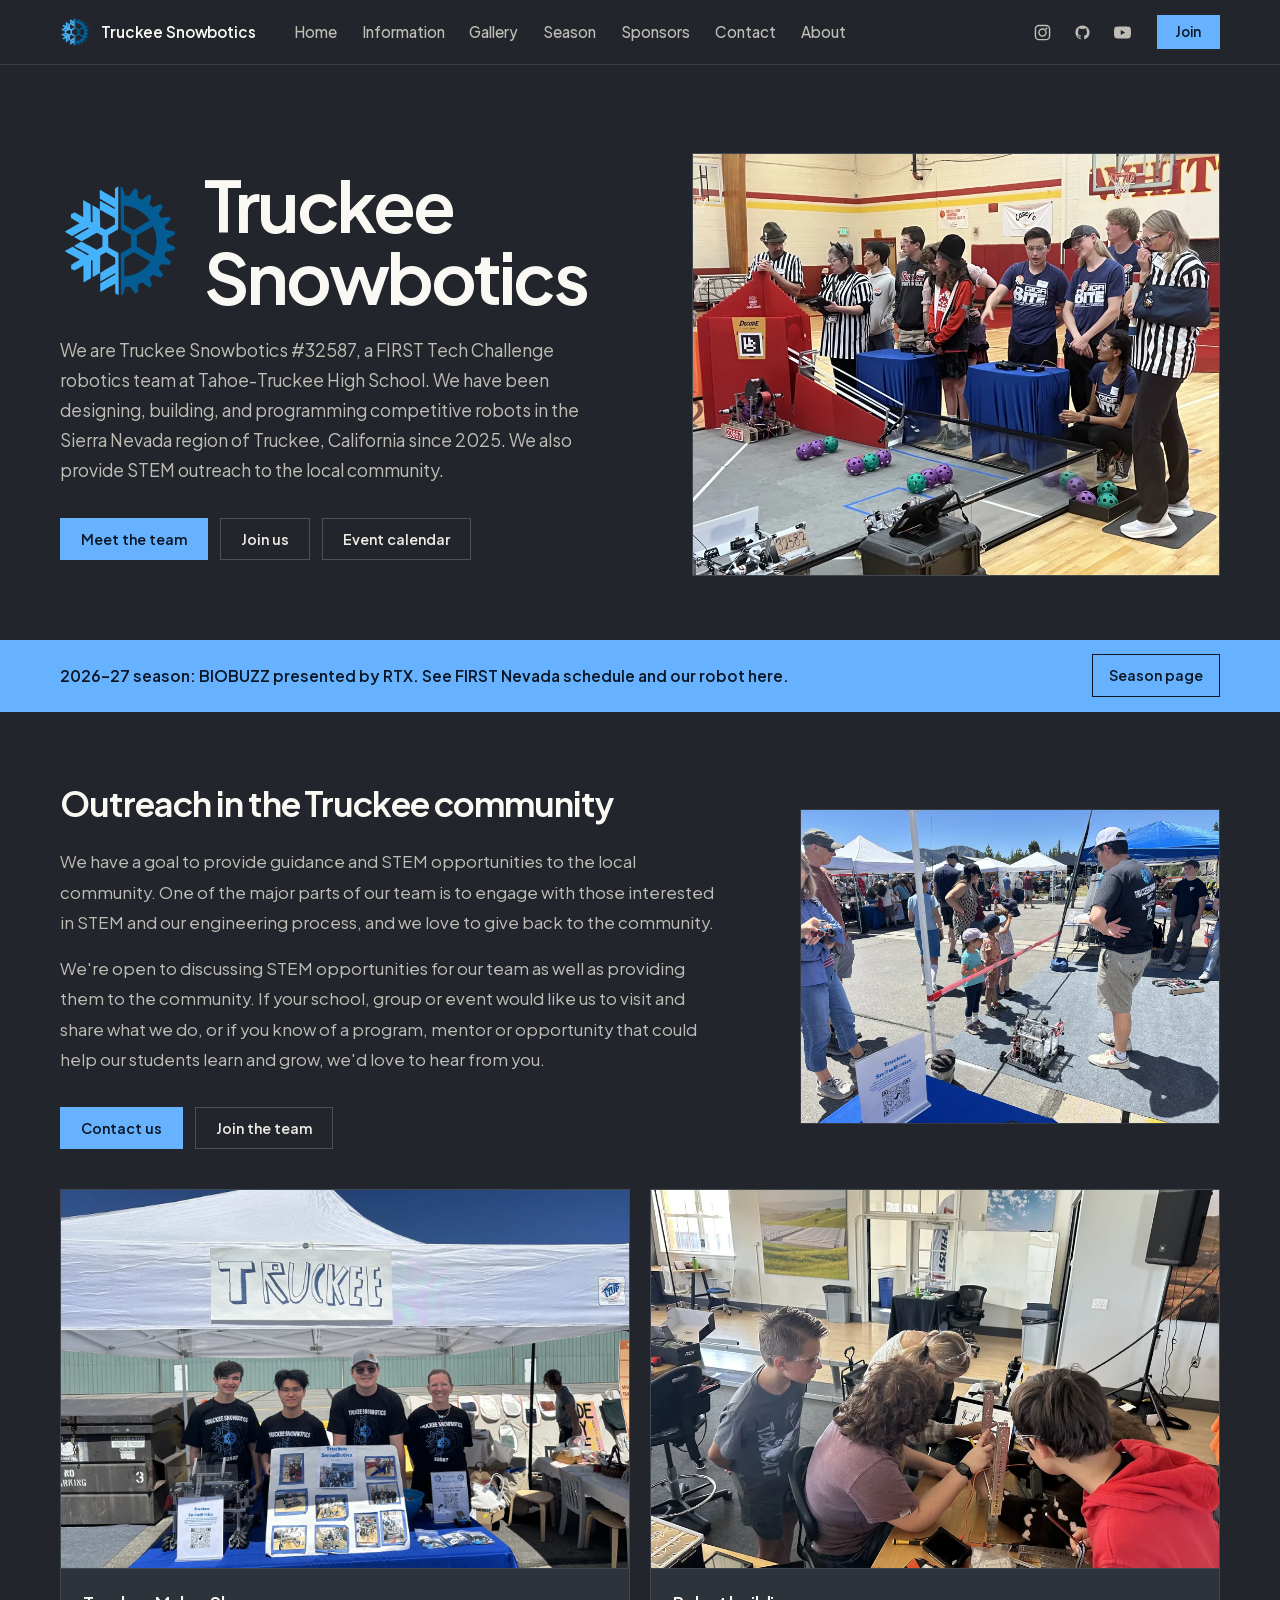
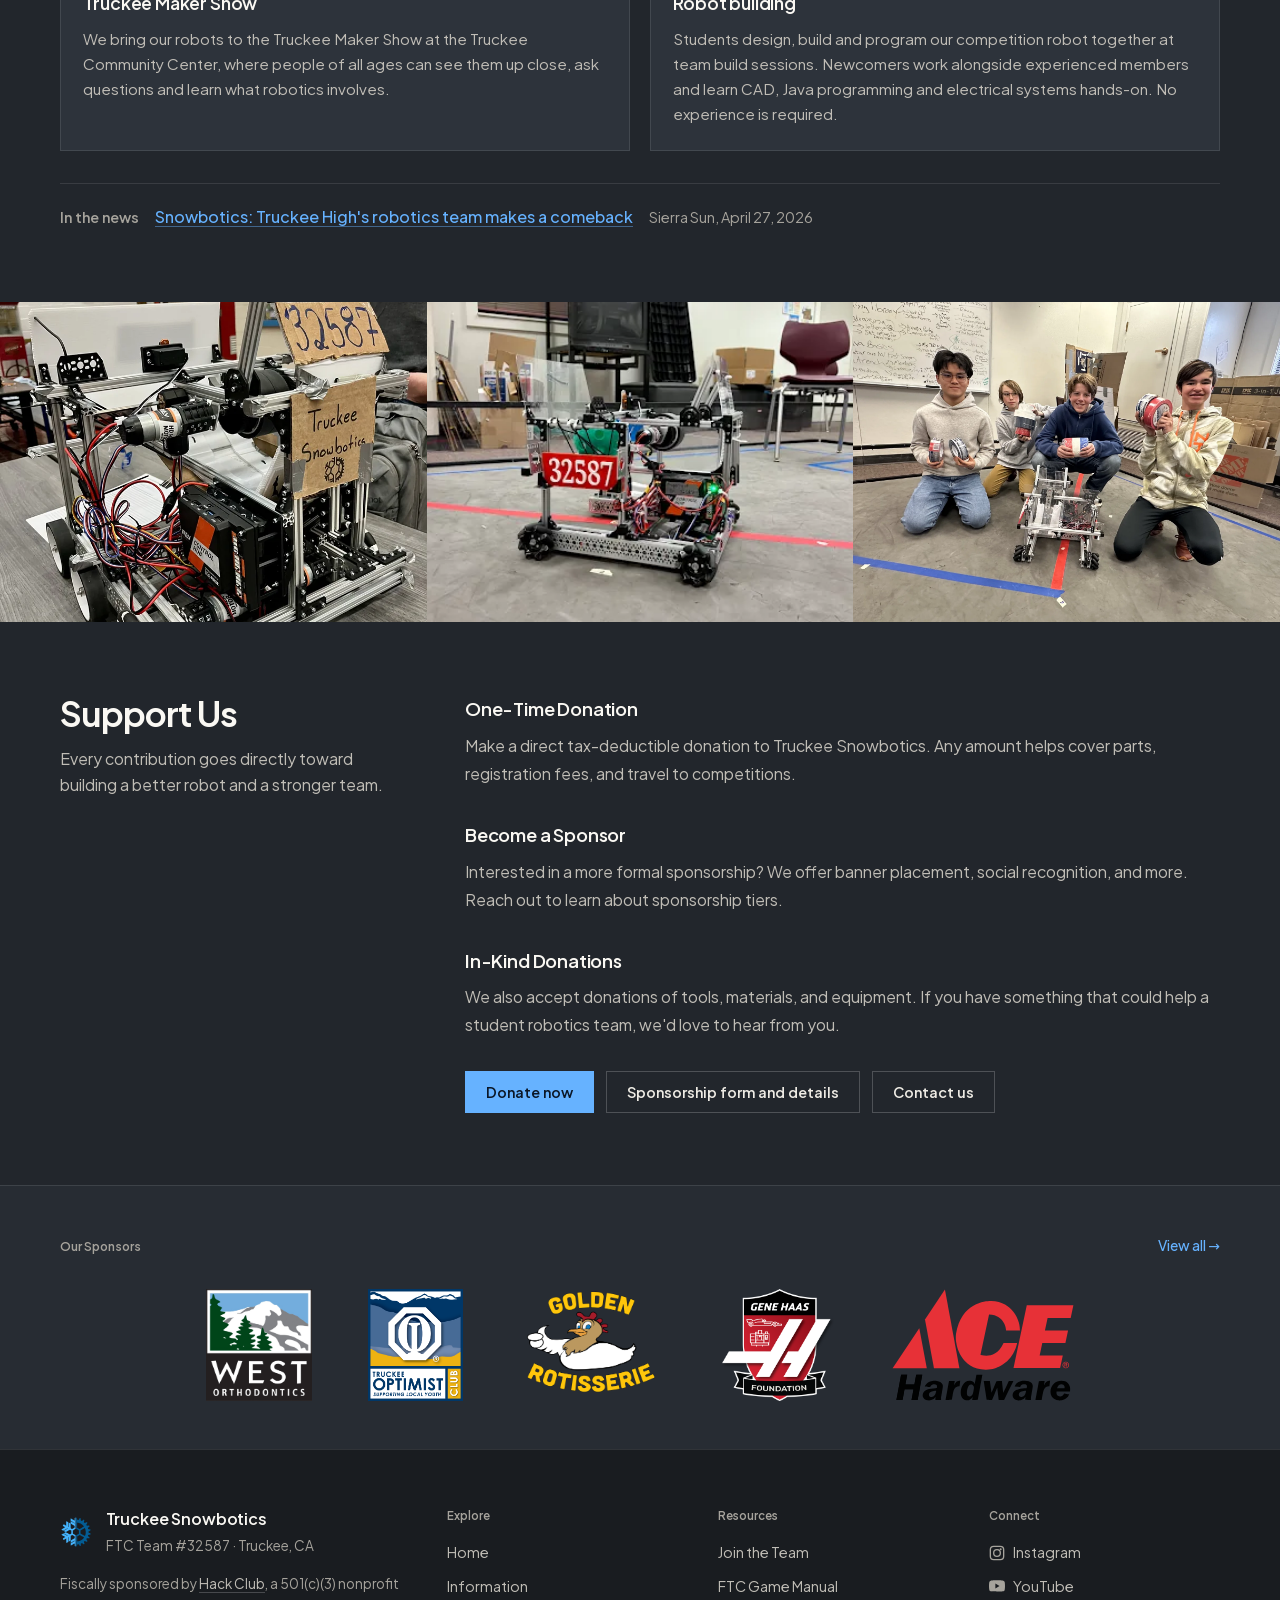
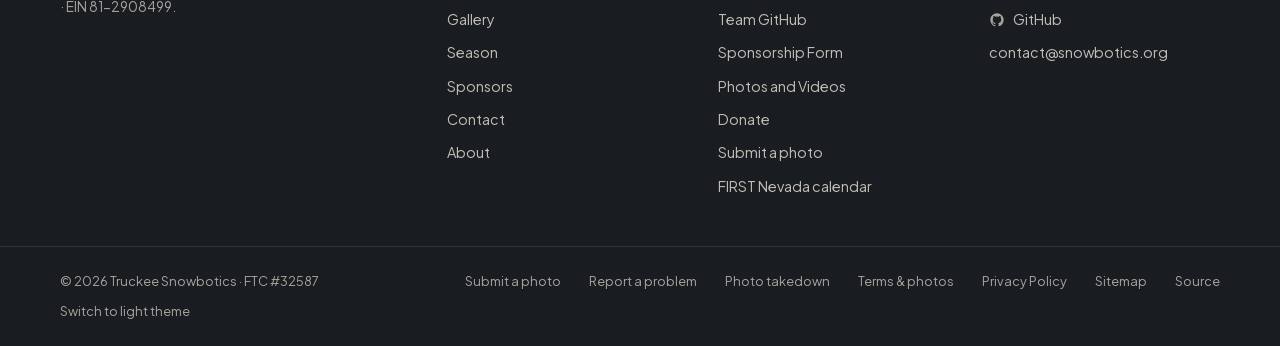
==== index.html @ e5912c26 "Recolor: blue, off-white and grey palette; blue primary buttons and banner Co-Authored-By: Claude So" ====
<!DOCTYPE html>
<html lang="en">
<head>
  <meta charset="UTF-8" />
  <meta name="viewport" content="width=device-width, initial-scale=1.0" />
  <meta name="author" content="Truckee Snowbotics" />
  <meta name="description" content="Truckee Snowbotics — FTC Team #32587. Student robotics team from Tahoe-Truckee High School, Truckee, CA." />
  <title>Truckee Snowbotics · FTC #32587</title>
  <!-- @meta -->
  <link rel="canonical" href="https://snowbotics.org/" />
  <!-- Open Graph -->
  <meta property="og:type" content="website" />
  <meta property="og:site_name" content="Truckee Snowbotics" />
  <meta property="og:url" content="https://snowbotics.org/" />
  <meta property="og:title" content="Truckee Snowbotics · FTC #32587" />
  <meta property="og:description" content="Truckee Snowbotics — FTC Team #32587. Student robotics team from Tahoe-Truckee High School, Truckee, CA." />
  <meta property="og:image" content="https://snowbotics.org/images/site/og-card.png" />
  <meta property="og:image:width" content="1200" />
  <meta property="og:image:height" content="630" />
  <meta property="og:image:type" content="image/png" />
  <meta property="og:image:alt" content="Truckee Snowbotics — FTC Team #32587" />
  <!-- Twitter Card -->
  <meta name="twitter:card" content="summary_large_image" />
  <meta name="twitter:title" content="Truckee Snowbotics · FTC #32587" />
  <meta name="twitter:description" content="Truckee Snowbotics — FTC Team #32587. Student robotics team from Tahoe-Truckee High School, Truckee, CA." />
  <meta name="twitter:image" content="https://snowbotics.org/images/site/og-card.png" />
  <!-- @endmeta -->
  <!-- @partial head-common -->
  <script>try{var q=new URLSearchParams(location.search).get("theme");if(q==="light"||q==="dark")localStorage.setItem("snowbotics-theme",q);var t=localStorage.getItem("snowbotics-theme");if(t!=="light"&&t!=="dark")t="dark";document.documentElement.dataset.theme=t;}catch(e){document.documentElement.dataset.theme="dark";}</script>
  <link rel="icon" type="image/svg+xml" href="/images/site/favicon.svg" />
  <link rel="shortcut icon" href="/favicon.ico" />
  <link rel="apple-touch-icon" sizes="180x180" href="/images/site/apple-touch-icon.png" />
  <meta name="theme-color" content="#22262c" />
  <link rel="manifest" href="/site.webmanifest" />
  <link rel="preload" href="/assets/fonts/plus-jakarta-sans.woff2" as="font" type="font/woff2" crossorigin />
  <link rel="stylesheet" href="/assets/css/main.css" />
  <!-- @endpartial head-common -->
  <!-- Structured Data -->
  <script type="application/ld+json">
  {
    "@context": "https://schema.org",
    "@type": "SportsOrganization",
    "name": "Truckee Snowbotics",
    "alternateName": "FTC Team #32587",
    "url": "https://snowbotics.org/",
    "logo": "https://snowbotics.org/images/site/logo.svg",
    "image": "https://snowbotics.org/images/site/og-card.png",
    "description": "Truckee Snowbotics is FTC Team #32587, a student-run FIRST Tech Challenge robotics team from Tahoe-Truckee High School in Truckee, California.",
    "email": "contact@snowbotics.org",
    "location": {
      "@type": "Place",
      "name": "Tahoe-Truckee High School",
      "address": {
        "@type": "PostalAddress",
        "addressLocality": "Truckee",
        "addressRegion": "CA",
        "addressCountry": "US"
      }
    },
    "sameAs": [
      "https://www.instagram.com/truckeesnowbotics/",
      "https://www.youtube.com/@TruckeeSnowbotics",
      "https://github.com/truckee-snowbotics"
    ],
    "foundingDate": "2025",
    "sport": "Robotics"
  }
  </script>
  <!-- Preload page data -->
  <link rel="preload" href="/assets/data/sponsors.json" as="fetch" crossorigin />
  <link rel="preload" href="/assets/data/links.json" as="fetch" crossorigin />
</head>
<body>
<a class="skip-link" href="#main-content">Skip to main content</a>

  <!-- ── HEADER ─────────────────────────────── -->
  <!-- @partial header -->
  <header class="site-header" id="top">
    <div class="header-inner">

      <a href="/" class="header-brand">
        <img src="/images/site/logo.svg" alt="" width="34" height="34" />
        <span>Truckee Snowbotics</span>
      </a>

      <nav class="nav" id="main-nav">
        <a href="/">Home</a>
        <a href="/information/">Information</a>
        <a href="/gallery/">Gallery</a>
        <a href="/season/">Season</a>
        <a href="/sponsors/">Sponsors</a>
        <a href="/contact/">Contact</a>
        <a href="/about/">About</a>
      </nav>

      <div class="header-actions">
        <a href="#" data-link-key="instagram" target="_blank" rel="noopener" class="btn-icon" aria-label="Instagram">
          <svg width="17" height="17" viewBox="0 0 24 24" fill="none" stroke="currentColor" stroke-width="2" stroke-linecap="round" stroke-linejoin="round" aria-hidden="true">
            <rect x="2" y="2" width="20" height="20" rx="5"/>
            <circle cx="12" cy="12" r="5"/>
            <circle cx="17.5" cy="6.5" r="1.5" fill="currentColor" stroke="none"/>
          </svg>
        </a>
        <a href="#" data-link-key="githubRepo" target="_blank" rel="noopener" class="btn-icon" aria-label="GitHub">
          <svg width="17" height="17" viewBox="0 0 24 24" fill="currentColor" aria-hidden="true">
            <path d="M12 2C6.477 2 2 6.477 2 12c0 4.42 2.865 8.166 6.839 9.489.5.092.682-.217.682-.482 0-.237-.008-.866-.013-1.7-2.782.603-3.369-1.342-3.369-1.342-.454-1.155-1.11-1.462-1.11-1.462-.908-.62.069-.608.069-.608 1.003.07 1.531 1.03 1.531 1.03.892 1.529 2.341 1.087 2.91.831.092-.646.35-1.086.636-1.336-2.22-.253-4.555-1.11-4.555-4.943 0-1.091.39-1.984 1.029-2.683-.103-.253-.446-1.27.098-2.647 0 0 .84-.269 2.75 1.025A9.578 9.578 0 0112 6.836a9.59 9.59 0 012.504.337c1.909-1.294 2.747-1.025 2.747-1.025.546 1.377.202 2.394.1 2.647.64.699 1.028 1.592 1.028 2.683 0 3.842-2.339 4.687-4.566 4.935.359.309.678.919.678 1.852 0 1.336-.012 2.415-.012 2.743 0 .267.18.578.688.48C19.138 20.163 22 16.418 22 12c0-5.523-4.477-10-10-10z"/>
          </svg>
        </a>
        <a href="#" data-link-key="youtube" target="_blank" rel="noopener" class="btn-icon" aria-label="YouTube">
          <svg width="17" height="17" viewBox="0 0 24 24" fill="currentColor" aria-hidden="true">
            <path d="M23.498 6.186a3.016 3.016 0 0 0-2.122-2.136C19.505 3.545 12 3.545 12 3.545s-7.505 0-9.377.505A3.017 3.017 0 0 0 .502 6.186C0 8.07 0 12 0 12s0 3.93.502 5.814a3.016 3.016 0 0 0 2.122 2.136c1.871.505 9.376.505 9.376.505s7.505 0 9.377-.505a3.015 3.015 0 0 0 2.122-2.136C24 15.93 24 12 24 12s0-3.93-.502-5.814zM9.545 15.568V8.432L15.818 12l-6.273 3.568z"/>
          </svg>
        </a>
        <a href="#" data-link-key="join" class="btn-primary">Join</a>
      </div>

      <button class="hamburger" id="hamburger" aria-label="Toggle menu" aria-expanded="false">
        <span></span><span></span><span></span>
      </button>

    </div>
  </header>

  <!-- Mobile nav drawer -->
  <div class="mobile-nav" id="mobile-nav" aria-hidden="true">
    <a href="/">Home</a>
    <a href="/information/">Information</a>
    <a href="/gallery/">Gallery</a>
    <a href="/season/">Season</a>
    <a href="/sponsors/">Sponsors</a>
    <a href="/contact/">Contact</a>
    <a href="/about/">About</a>
    <div class="mobile-nav-actions">
      <a href="#" data-link-key="instagram" target="_blank" rel="noopener">Instagram</a>
      <a href="#" data-link-key="github" target="_blank" rel="noopener">GitHub</a>
      <a href="#" data-link-key="youtube" target="_blank" rel="noopener">YouTube</a>
      <a href="#" data-link-key="join">Join</a>
    </div>
  </div>
  <!-- @endpartial header -->

  <main id="main-content" class="home">

    <!-- ── INTRO ──────────────────────────────── -->
    <section class="hero" id="about">
      <div class="hero-inner">

        <div class="hero-text">
          <div class="hero-brand">
            <img class="hero-logo" src="/images/site/logo.svg" alt="" width="120" height="120" />
            <h1 class="hero-title">Truckee Snowbotics</h1>
          </div>
          <p class="hero-body">
            We are Truckee Snowbotics #32587, a FIRST Tech Challenge robotics team at Tahoe-Truckee High School. We have been designing, building, and programming
            competitive robots in the Sierra Nevada region of Truckee, California since 2025. We also provide STEM outreach to the local community.
          </p>
          <div class="hero-cta">
            <a href="/about/" class="btn-primary">Meet the team</a>
            <a href="#" data-link-key="join" class="btn-outline">Join us</a>
            <!-- @seasoncta -->
            <a href="/season/#calendar" class="btn-outline">Event calendar</a>
            <!-- @endseasoncta -->
          </div>
        </div>

        <figure class="hero-photo">
          <!-- @heroPhoto -->
          <img src="/images/site/home.webp" alt="Truckee Snowbotics team at a competition" width="1080" height="810" fetchpriority="high" decoding="async" />
          <!-- @endheroPhoto -->
        </figure>

      </div>

    </section>

    <!-- ── SEASON BANNER ───────────────────────── -->
    <!-- @banner -->
    <div class="banner">
      <span class="banner-text">2026–27 season: BIOBUZZ presented by RTX. See FIRST Nevada schedule and our robot here.</span>
      <a class="banner-link" href="/season/">Season page</a>
    </div>
    <!-- @endbanner -->

    <!-- ── OUTREACH ───────────────────────────── -->
    <section class="section" id="outreach">
      <div class="section-inner">
        <div class="about-split">
          <div class="about-split__text">
            <div class="section-header">
              <h2>Outreach in the Truckee community</h2>
            </div>
            <p class="about-body">We have a goal to provide guidance and STEM opportunities to the local community. One of the major parts of our team is to engage with those interested in STEM and our engineering process, and we love to give back to the community.</p>
            <p class="about-body">We're open to discussing STEM opportunities for our team as well as providing them to the community. If your school, group or event would like us to visit and share what we do, or if you know of a program, mentor or opportunity that could help our students learn and grow, we'd love to hear from you.</p>
            <div class="btn-row">
              <a href="/contact/" class="btn-primary">Contact us</a>
              <a href="#" data-link-key="join" class="btn-outline" target="_blank" rel="noopener">Join the team</a>
            </div>
          </div>
          <div class="about-split__img">
            <img src="/images/gallery/03-2026-maker-show-2.webp" alt="Kids watching a Snowbotics robot demonstration at a community show" width="1600" height="1200" loading="lazy" decoding="async" />
          </div>
        </div>
        <div class="program-grid">
          <article class="program-card">
            <img src="/images/gallery/04-2026-maker-show.webp" alt="The Snowbotics team at their booth at the Truckee Maker Show" width="1600" height="1200" loading="lazy" decoding="async" />
            <div class="program-card-body">
              <h3 class="program-card-title">Truckee Maker Show</h3>
              <p class="program-card-text">We bring our robots to the Truckee Maker Show at the Truckee Community Center, where people of all ages can see them up close, ask questions and learn what robotics involves.</p>
            </div>
          </article>
          <article class="program-card">
            <img src="/images/gallery/09-2025-development.webp" alt="Students and mentors working on a robot together at a build session" width="1080" height="810" loading="lazy" decoding="async" />
            <div class="program-card-body">
              <h3 class="program-card-title">Robot building</h3>
              <p class="program-card-text">Students design, build and program our competition robot together at team build sessions. Newcomers work alongside experienced members and learn CAD, Java programming and electrical systems hands-on. No experience is required.</p>
            </div>
          </article>
        </div>
        <p class="outreach-press">
          <span class="outreach-press-label">In the news</span>
          <a data-link-key="sierra-sun-article" href="#" target="_blank" rel="noopener">Snowbotics: Truckee High's robotics team makes a comeback</a>
          <span class="outreach-press-meta">Sierra Sun, April 27, 2026</span>
        </p>
      </div>
    </section>

    <!-- ── PHOTO STRIP ─────────────────────────── -->
    <div class="photo-strip">
      <img src="/images/gallery/07-2025-robot-prototype.webp" alt="A student working on a robot prototype at a workbench" width="1080" height="810" loading="lazy" decoding="async" />
      <img src="/images/gallery/08-2025-robot.webp" alt="The Snowbotics competition robot, number 32587" width="1080" height="810" loading="lazy" decoding="async" />
      <img src="/images/gallery/12-2026-team-2.webp" alt="Team members with a robot at a build session" width="1080" height="810" loading="lazy" decoding="async" />
    </div>

    <!-- ── DONATE ────────────────────────────── -->
    <section class="section section--split" id="donate">
      <div class="section-inner">
        <div class="section-header">
          <h2>Support Us</h2>
          <p>Every contribution goes directly toward building a better robot and a stronger team.</p>
        </div>
        <div class="info-text">
          <div class="info-item">
            <h3 class="info-item-title">One-Time Donation</h3>
            <p>Make a direct tax-deductible donation to Truckee Snowbotics. Any amount helps cover parts, registration fees, and travel to competitions.</p>
          </div>
          <div class="info-item">
            <h3 class="info-item-title">Become a Sponsor</h3>
            <p>Interested in a more formal sponsorship? We offer banner placement, social recognition, and more. Reach out to learn about sponsorship tiers.</p>
          </div>
          <div class="info-item">
            <h3 class="info-item-title">In-Kind Donations</h3>
            <p>We also accept donations of tools, materials, and equipment. If you have something that could help a student robotics team, we'd love to hear from you.</p>
          </div>
        </div>
        <div class="btn-row">
          <a data-link-key="donate" href="#" class="btn-primary" target="_blank" rel="noopener">Donate now</a>
          <a href="#" data-link-key="sponsorshipForm" class="btn-outline" target="_blank" rel="noopener">Sponsorship form and details</a>
          <a href="/contact/" class="btn-outline">Contact us</a>
        </div>
      </div>
    </section>

  </main>

  <!-- ── SPONSOR BAR ───────────────────────────── -->
  <div class="sponsor-bar">
    <span class="sponsor-bar-label">Our Sponsors</span>
    <div class="sponsor-bar-logos" id="sponsor-bar-logos"></div>
    <a href="/sponsors/" class="sponsor-bar-link">View all →</a>
  </div>

  <!-- ── FOOTER ────────────────────────────────── -->
  <!-- @partial footer -->
  <footer class="site-footer">
    <div class="footer-inner">

      <div class="footer-brand">
        <div class="footer-brand-head">
          <img src="/images/site/logo.svg" alt="" width="32" height="32" />
          <div>
            <span class="footer-name">Truckee Snowbotics</span>
            <span class="footer-sub">FTC Team #32587 · Truckee, CA</span>
          </div>
        </div>
        <p class="footer-blurb">
          Fiscally sponsored by <a href="https://hackclub.com/hcb/" target="_blank" rel="noopener">Hack Club</a>,
          a 501(c)(3) nonprofit · EIN 81-2908499.
        </p>
      </div>

      <div class="footer-col">
        <h2>Explore</h2>
        <nav class="footer-nav" aria-label="Footer">
          <a href="/">Home</a>
          <a href="/information/">Information</a>
          <a href="/gallery/">Gallery</a>
          <a href="/season/">Season</a>
          <a href="/sponsors/">Sponsors</a>
          <a href="/contact/">Contact</a>
          <a href="/about/">About</a>
        </nav>
      </div>

      <div class="footer-col">
        <h2>Resources</h2>
        <!-- Replaced at runtime with every "listed" entry in links.json; the
             links below are the fallback for visitors without JavaScript. -->
        <div class="footer-list" id="footer-links-list">
          <a href="#" data-link-key="join" target="_blank" rel="noopener">Join the Team</a>
          <a href="#" data-link-key="ftc-manual" target="_blank" rel="noopener">FTC Game Manual</a>
          <a href="#" data-link-key="sponsorshipForm" target="_blank" rel="noopener">Sponsorship Form</a>
          <a href="#" data-link-key="donate" target="_blank" rel="noopener">Donate</a>
        </div>
      </div>

      <div class="footer-col">
        <h2>Connect</h2>
        <nav aria-label="Social links">
          <a data-link-key="instagram" href="#" target="_blank" rel="noopener">
            <svg width="16" height="16" viewBox="0 0 24 24" fill="none" stroke="currentColor" stroke-width="2" stroke-linecap="round" stroke-linejoin="round" aria-hidden="true">
              <rect x="2" y="2" width="20" height="20" rx="5"/>
              <circle cx="12" cy="12" r="5"/>
              <circle cx="17.5" cy="6.5" r="1.5" fill="currentColor" stroke="none"/>
            </svg>
            Instagram
          </a>
          <a href="#" data-link-key="youtube" target="_blank" rel="noopener">
            <svg width="16" height="16" viewBox="0 0 24 24" fill="currentColor" aria-hidden="true">
              <path d="M23.498 6.186a3.016 3.016 0 0 0-2.122-2.136C19.505 3.545 12 3.545 12 3.545s-7.505 0-9.377.505A3.017 3.017 0 0 0 .502 6.186C0 8.07 0 12 0 12s0 3.93.502 5.814a3.016 3.016 0 0 0 2.122 2.136c1.871.505 9.376.505 9.376.505s7.505 0 9.377-.505a3.015 3.015 0 0 0 2.122-2.136C24 15.93 24 12 24 12s0-3.93-.502-5.814zM9.545 15.568V8.432L15.818 12l-6.273 3.568z"/>
            </svg>
            YouTube
          </a>
          <a data-link-key="github" href="#" target="_blank" rel="noopener">
            <svg width="16" height="16" viewBox="0 0 24 24" fill="currentColor" aria-hidden="true">
              <path d="M12 2C6.477 2 2 6.477 2 12c0 4.42 2.865 8.166 6.839 9.489.5.092.682-.217.682-.482 0-.237-.008-.866-.013-1.7-2.782.603-3.369-1.342-3.369-1.342-.454-1.155-1.11-1.462-1.11-1.462-.908-.62.069-.608.069-.608 1.003.07 1.531 1.03 1.531 1.03.892 1.529 2.341 1.087 2.91.831.092-.646.35-1.086.636-1.336-2.22-.253-4.555-1.11-4.555-4.943 0-1.091.39-1.984 1.029-2.683-.103-.253-.446-1.27.098-2.647 0 0 .84-.269 2.75 1.025A9.578 9.578 0 0112 6.836a9.59 9.59 0 012.504.337c1.909-1.294 2.747-1.025 2.747-1.025.546 1.377.202 2.394.1 2.647.64.699 1.028 1.592 1.028 2.683 0 3.842-2.339 4.687-4.566 4.935.359.309.678.919.678 1.852 0 1.336-.012 2.415-.012 2.743 0 .267.18.578.688.48C19.138 20.163 22 16.418 22 12c0-5.523-4.477-10-10-10z"/>
            </svg>
            GitHub
          </a>
          <a data-link-key="email" href="#">contact@snowbotics.org</a>
        </nav>
      </div>

    </div>
    <div class="footer-bottom">
      <span>© 2026 Truckee Snowbotics · FTC #32587</span>
      <a data-link-key="submitPhoto" href="#" target="_blank" rel="noopener">Submit a photo</a>
      <a data-link-key="reportProblem" href="#" target="_blank" rel="noopener">Report a problem</a>
      <a data-link-key="takedown" href="#">Photo takedown</a>
      <a href="/terms/">Terms &amp; photos</a>
      <a href="/privacy/">Privacy Policy</a>
      <a href="/sitemap.xml">Sitemap</a>
      <a data-link-key="githubRepo" href="#" target="_blank" rel="noopener">Source</a>
      <button type="button" class="theme-toggle theme-toggle-text" aria-label="Switch to light theme">Switch to light theme</button>
    </div>
  </footer>
  <!-- @endpartial footer -->

  <!-- @partial scripts -->
  <script src="/assets/js/main.js" defer></script>
  <!-- @endpartial scripts -->
</body>
</html>
---- assets/css/main.css ----
/* main.css — Truckee Snowbotics */

/* ── Font ───────────────────────────────────── */
/* Plus Jakarta Sans (SIL Open Font License, assets/fonts/PlusJakartaSans-OFL.txt), hosted here so visitors never contact Google Fonts. */
@font-face {
  font-family: 'Plus Jakarta Sans'; font-style: normal; font-weight: 400 700; font-display: swap;
  src: url(/assets/fonts/plus-jakarta-sans.woff2) format('woff2');
  unicode-range: U+0000-00FF, U+0131, U+0152-0153, U+02BB-02BC, U+02C6, U+02DA, U+02DC, U+0304, U+0308, U+0329, U+2000-206F, U+20AC, U+2122, U+2191, U+2193, U+2212, U+2215, U+FEFF, U+FFFD;
}

/* ── Tokens ─────────────────────────────────── */
:root {
  --bg:          #22262c;
  --bg-alt:      #272c33;
  --surface:     #2d333b;
  --surface-2:   #373e47;
  --bg-card:     var(--surface);

  --text:        #eeebe4;
  --text-mid:    #c0bdb6;
  --text-dim:    #a6a39c;
  --heading:     #faf8f3;

  --accent:      #66b2ff;
  --accent-fill: #66b2ff;
  --accent-soft: rgba(102,178,255,.14);
  --accent-line: rgba(102,178,255,.45);

  --border:      rgba(255,255,255,.1);
  --border-h:    rgba(255,255,255,.2);

  /* extra tokens that differ between themes */
  --footer-bg:   #191c20;
  --scroll:      #454c56;
  --hover-line:  rgba(255,255,255,.32);
  --chip-bg:     rgba(34,38,44,.92);
  --soft-fill:   rgba(255,255,255,.05);
  --shadow:      0 8px 24px rgba(0,0,0,.4);
  --btn-hover:   #8cc4ff;
  --on-accent:   #0b1727;
  --err-bg:      rgba(239,68,68,.1);  --err-fg:  #fca5a5;  --err-line: rgba(239,68,68,.35);
  --ok-bg:       rgba(16,185,129,.1); --ok-fg:   #6ee7b7;  --ok-line:  rgba(16,185,129,.35);
  color-scheme: dark;

  --sponsor-logo-h: 150px; /* logo height on the sponsors page */
  --sponsor-bar-h:  112px;  /* logo height in the sponsor bar */

  --font:        'Plus Jakarta Sans', system-ui, -apple-system, 'Segoe UI', sans-serif;
  --mono:        var(--font); /* labels use the same font */
  --max:         1160px;
  --max-narrow:  720px;
  --max-outer:   calc(var(--max) + 2 * var(--gutter)); /* for containers that pad themselves */
  --gutter:      clamp(1.25rem, 4vw, 2rem);
  --header-h:    64px;
  --r:           0;
  --r-sm:        0;
}


/* ── Light theme (set by data-theme="light" on <html>; see the head script and the header toggle) ── */
:root[data-theme="light"] {
  --bg:          #f3f0e9;
  --bg-alt:      #eae6dc;
  --surface:     #faf8f3;
  --surface-2:   #e4e0d5;

  --text:        #23272d;
  --text-mid:    #464b53;
  --text-dim:    #5a6069;
  --heading:     #14181d;

  --accent:      #1c5fb8;
  --accent-fill: #1c5fb8;
  --accent-soft: rgba(28,95,184,.1);
  --accent-line: rgba(28,95,184,.42);

  --border:      rgba(17,20,24,.14);
  --border-h:    rgba(17,20,24,.26);

  --footer-bg:   #dcd8cc;
  --scroll:      #bcb8ac;
  --hover-line:  rgba(17,20,24,.42);
  --chip-bg:     rgba(250,248,243,.94);
  --soft-fill:   rgba(17,20,24,.06);
  --shadow:      0 8px 24px rgba(17,20,24,.2);
  --btn-hover:   #164a91;
  --on-accent:   #ffffff;
  --err-bg:      rgba(220,38,38,.08);  --err-fg:  #b42318;  --err-line: rgba(220,38,38,.35);
  --ok-bg:       rgba(5,150,105,.08);  --ok-fg:   #067647;  --ok-line:  rgba(5,150,105,.35);
  color-scheme: light;
}
/* The photo viewer stays dark in both themes (it sits on a dark overlay) */
.gallery-modal {
  --text: #e9e7e3; --text-mid: #b4b2ad; --heading: #f7f5f1; --surface-2: #282b2f;
  --border-h: rgba(255,255,255,.2); --chip-bg: rgba(19,20,22,.92);
}
:root[data-theme="light"] .sponsor-tier-badge--platinum { color: #4a5668; border-color: rgba(74,86,104,.45); }
:root[data-theme="light"] .sponsor-tier-badge--gold     { color: #8a6410; border-color: rgba(138,100,16,.45); }
:root[data-theme="light"] .sponsor-tier-badge--silver   { color: #5d6877; border-color: rgba(93,104,119,.45); }
:root[data-theme="light"] .sponsor-tier-badge--bronze   { color: #8f5a2c; border-color: rgba(143,90,44,.45); }

/* ── Reset ──────────────────────────────────── */
*, *::before, *::after { box-sizing: border-box; margin: 0; padding: 0; }
html { scroll-padding-top: calc(var(--header-h) + 1rem); -webkit-font-smoothing: antialiased; text-rendering: optimizeLegibility; }
body { background: var(--bg); color: var(--text); font-family: var(--font); font-size: 16px; line-height: 1.65; overflow-x: hidden; }
a { color: inherit; text-decoration: none; }
img, svg { display: block; max-width: 100%; }
ul { list-style: none; }
::selection { background: var(--accent-fill); color: var(--bg); }
:focus-visible { outline: 2px solid var(--accent); outline-offset: 3px; border-radius: 0; }
::-webkit-scrollbar { width: 10px; }
::-webkit-scrollbar-track { background: var(--bg); }
::-webkit-scrollbar-thumb { background: var(--scroll); border: 2px solid var(--bg); }

/* ── Type helpers ────────────────────────────── */
.hero-badge {
  display: inline-block;
  font-family: var(--mono); font-size: .75rem; font-weight: 600;
 
  color: var(--accent);
}

/* ── Buttons ─────────────────────────────────── */
.btn-primary, .btn-outline {
  display: inline-flex; align-items: center; justify-content: center; gap: .4rem;
  font-family: inherit; font-size: .9rem; font-weight: 600; line-height: 1;
  padding: .8rem 1.25rem; border-radius: var(--r-sm);
  white-space: nowrap; cursor: pointer;

}
.btn-primary {
  background: var(--accent-fill); color: var(--on-accent); border: 1px solid var(--accent-fill);
}
.btn-primary:hover { background: var(--btn-hover); border-color: var(--btn-hover); }
.btn-outline {
  background: transparent; color: var(--text); border: 1px solid var(--border-h);
}
.btn-outline:hover { background: var(--surface-2); border-color: var(--hover-line); }
.btn-icon {
  display: inline-flex; align-items: center; justify-content: center;
  width: 36px; height: 36px; border-radius: var(--r-sm);
  color: var(--text-mid);

}
.btn-icon:hover { color: var(--text); background: var(--surface-2); }

/* ── Header ─────────────────────────────────── */
.site-header {
  position: sticky; top: 0; z-index: 200;
  background: var(--bg);
  border-bottom: 1px solid var(--border);
}
.header-inner {
  max-width: var(--max-outer); margin: 0 auto;
  padding: 0 var(--gutter);
  height: var(--header-h);
  display: flex; align-items: center; gap: 1.75rem;
}
.header-brand {
  display: flex; align-items: center; gap: .7rem;
  font-size: .95rem; font-weight: 600; color: var(--heading);
  letter-spacing: -.01em; flex-shrink: 0;
}
.header-brand img { flex-shrink: 0; width: 30px; height: 30px; }

.nav { display: flex; gap: .25rem; margin-right: auto; align-self: stretch; }
.nav a {
  position: relative;
  display: flex; align-items: center;
  padding: 0 .65rem;
  font-size: .95rem; font-weight: 500; color: var(--text-mid);
  white-space: nowrap;
}
.nav a:hover { color: var(--heading); }
.nav a.active { color: var(--heading); }
.nav a.active::after {
  content: ''; position: absolute; left: .75rem; right: .75rem; bottom: -1px;
  height: 2px; background: var(--accent);
}

.header-actions { display: flex; align-items: center; gap: .25rem; }
.header-actions .btn-primary { padding: .6rem 1.1rem; font-size: .85rem; margin-left: .75rem; }

.hamburger {
  display: none; flex-direction: column; justify-content: center;
  gap: 5px; width: 40px; height: 40px;
  background: none; border: 1px solid var(--border-h);
  border-radius: var(--r-sm); cursor: pointer; padding: 11px;
}
.hamburger span {
  display: block; height: 2px; background: var(--text-mid);
  border-radius: 0;
}
.hamburger.open span:nth-child(1) { transform: rotate(45deg) translate(5px, 5px); }
.hamburger.open span:nth-child(2) { opacity: 0; }
.hamburger.open span:nth-child(3) { transform: rotate(-45deg) translate(5px, -5px); }

/* ── Mobile nav ─────────────────────────────── */
.mobile-nav {
  display: none;
  position: fixed; top: var(--header-h); left: 0; right: 0; z-index: 190;
  background: var(--bg);
  border-bottom: 1px solid var(--border);
  padding: .75rem var(--gutter) 1.5rem;
  flex-direction: column;
}
.mobile-nav.open { display: flex; }
.mobile-nav a {
  font-size: 1rem; font-weight: 500; color: var(--text-mid);
  padding: .8rem 0;
  border-bottom: 1px solid var(--border);

}
.mobile-nav a:hover { color: var(--heading); }
.mobile-nav-actions {
  display: flex; flex-wrap: wrap; gap: .5rem 1.25rem;
  padding-top: 1.25rem;
}
.mobile-nav-actions a { border: none; font-size: .875rem; color: var(--text-dim); padding: 0; }
.mobile-nav-actions a[data-link-key="join"] { color: var(--accent); font-weight: 600; }

@media (max-width: 1100px) {
  .nav { display: none; }
  .hamburger { display: flex; }
  .header-inner { gap: 1rem; }
  .header-brand { margin-right: auto; }
}
@media (max-width: 520px) {
  .header-actions .btn-icon { display: none; }
}

/* ── Hero ────────────────────────────────────── */
.hero {
  padding: clamp(3rem, 7vw, 5.5rem) var(--gutter) clamp(2.5rem, 5vw, 4rem);
}
.hero-inner {
  max-width: var(--max); margin: 0 auto;
  display: grid; grid-template-columns: minmax(0, 1.05fr) minmax(0, 1fr);
  gap: clamp(2rem, 6vw, 5rem); align-items: center;
}
.hero-badge { margin-bottom: 1.25rem; }
.hero-brand { display: flex; align-items: center; gap: 1.5rem; margin-bottom: 1.5rem; }
.hero-brand .hero-title { margin-bottom: 0; }
.hero-logo { width: 120px; height: 120px; flex-shrink: 0; }
.hero-title {
  font-size: clamp(2.6rem, 5.6vw, 4.4rem);
  font-weight: 650; line-height: 1.02;
  color: var(--heading); letter-spacing: -.04em;
  margin-bottom: 1.5rem;
}
.hero-body {
  font-size: 1.1rem; color: var(--text-mid); line-height: 1.7;
  max-width: 46ch; margin-bottom: 2rem;
}
.hero-cta { display: flex; gap: .75rem; flex-wrap: wrap; }
.hero-photo {
  border-radius: 0; overflow: hidden;
  border: 1px solid var(--border);
  background: var(--surface);
  aspect-ratio: 4 / 3.2;
}
.hero-photo img { width: 100%; height: 100%; object-fit: cover; }

@media (max-width: 900px) {
  .hero-inner { grid-template-columns: 1fr; }
  .hero-photo { order: -1; aspect-ratio: 16 / 10; }
}
@media (max-width: 640px) {
  .hero-brand { gap: 1rem; }
  .hero-logo { width: 64px; height: 64px; }
}

/* ── Sections ────────────────────────────────── */
.section { padding: clamp(2.75rem, 6vw, 4.5rem) var(--gutter); }
/* Side-heading layout: heading on the left, content on the right */
.section--split .section-inner {
  display: grid; grid-template-columns: minmax(0, 1fr) minmax(0, 2.3fr);
  column-gap: clamp(2rem, 6vw, 5rem); align-items: start;
}
.section--split .section-header { grid-column: 1; grid-row: 1 / span 8; margin-bottom: 0; }
.section--split .section-inner > :not(.section-header) { grid-column: 2; }
.section--split .info-text { grid-template-columns: 1fr; gap: 2rem; }
.section--split .btn-row { margin-top: 2rem; }
@media (max-width: 800px) {
  .section--split .section-inner { display: block; }
  .section--split .section-header { margin-bottom: 2rem; }
}
.section-inner { max-width: var(--max); margin: 0 auto; }
.section-inner--narrow > * { max-width: var(--max-narrow); }

.section-header { margin-bottom: 2.5rem; max-width: 70ch; }
.section-header h1,
.section-header h2 {
  font-size: clamp(1.6rem, 3.2vw, 2.15rem); font-weight: 650;
  color: var(--heading); letter-spacing: -.03em; line-height: 1.15; text-wrap: balance;
}
.section-header p { font-size: 1rem; color: var(--text-mid); margin-top: .75rem; text-wrap: pretty; }
.section-header--with-action {
  display: flex; justify-content: space-between; align-items: flex-end;
  gap: 1rem; max-width: none;
}
.section-header--with-action > div { max-width: 62ch; }

.about-body { max-width: 62ch; line-height: 1.8; font-size: 1.05rem; color: var(--text-mid); }
.about-split { display: grid; grid-template-columns: minmax(0, 1fr) minmax(0, 420px); gap: clamp(2rem, 6vw, 5rem); align-items: center; }
.about-split__text .section-header { margin-bottom: 1.5rem; }
.about-split__img { display: grid; gap: 1rem; }
.about-split__img img {
  width: 100%; height: auto; aspect-ratio: 4 / 3; object-fit: cover;
  border-radius: var(--r); border: 1px solid var(--border);
}
@media (max-width: 800px) {
  .about-split { grid-template-columns: 1fr; }
}

/* ── Team ────────────────────────────────────── */
.team-group + .team-group { margin-top: 3.5rem; }
.team-group > summary, .alumni-all > summary { list-style: none; }
.team-group > summary::-webkit-details-marker, .alumni-all > summary::-webkit-details-marker { display: none; }
.team-group-title {
  display: flex; align-items: center; justify-content: space-between; gap: 1rem;
  font-size: .9rem; font-weight: 600;
  color: var(--accent); margin-bottom: 1.25rem; padding-bottom: .75rem;
  border-bottom: 1px solid var(--border);
}
.team-group-count { display: none; color: var(--text-dim); letter-spacing: .04em; }
.alumni-all > summary { display: none; }
.team-grid { display: flex; flex-wrap: wrap; justify-content: center; gap: 1.25rem; }
.member-card {
  background: var(--surface); border: 1px solid var(--border);
  border-radius: var(--r); overflow: hidden;
  display: flex; flex-direction: column;
  flex: 0 1 260px; width: min(100%, 260px);
}

.member-photo {
  aspect-ratio: 4 / 5; overflow: hidden; background: var(--surface-2);
  display: flex; align-items: center; justify-content: center;
  border-bottom: 1px solid var(--border);
}
.member-photo img { width: 100%; height: 100%; object-fit: cover; object-position: center 20%; }
.member-initials { font-size: 3rem; font-weight: 600; letter-spacing: .04em; color: var(--accent); opacity: .85; }

.member-body { padding: 1.1rem 1.25rem 1.3rem; display: flex; flex-direction: column; gap: .3rem; flex: 1; }
.member-name { font-size: 1.05rem; font-weight: 600; color: var(--heading); line-height: 1.3; }
.member-role { font-size: .9rem; color: var(--accent); line-height: 1.4; }
.member-meta { font-size: .8rem; color: var(--text-dim); }
.member-bio { font-size: .9rem; color: var(--text-mid); line-height: 1.6; margin-top: .5rem; }

/* ── Gallery ─────────────────────────────────── */
.gallery-track {
  display: grid;
  grid-template-columns: repeat(4, minmax(0, 1fr));
  gap: 1rem;
}
@media (max-width: 1000px) { .gallery-track { grid-template-columns: repeat(3, minmax(0, 1fr)); } }
@media (max-width: 700px) { .gallery-track { grid-template-columns: repeat(2, minmax(0, 1fr)); } }
@media (max-width: 400px) { .gallery-track { grid-template-columns: 1fr; } }
.gallery-item {
  position: relative;
  aspect-ratio: 4 / 3;
  background: var(--surface);
  border: 1px solid var(--border);
  border-radius: var(--r);
  overflow: hidden;
  cursor: zoom-in;

}
.gallery-item:hover { border-color: var(--border-h); }
.gallery-image { width: 100%; height: 100%; }
.gallery-item span { font-size: .8rem; color: var(--text-dim); padding: 1rem; text-align: center; }
.gallery-item img { width: 100%; height: 100%; object-fit: cover;}
.gallery-item:hover img { opacity: .88; }

.gallery-modal { position: fixed; inset: 0; display: grid; place-items: center; z-index: 1000; }
.gallery-modal.hidden { display: none; }
.gallery-modal-backdrop { position: absolute; inset: 0; background: rgba(8,11,16,.9); }
.gallery-modal-panel {
  position: fixed; inset: 0;
  display: flex; flex-direction: column; justify-content: center; align-items: center;
  gap: 1rem; padding: 1.5rem 1rem;
  background: transparent; border: none; box-shadow: none;
  overflow: visible; z-index: 1001;
  pointer-events: none;
}
.gallery-modal-panel > * { pointer-events: auto; }
.gallery-modal-copy { max-width: min(90vw, 640px); padding: 0 1rem; text-align: center; }
.gallery-modal-caption { color: var(--text-mid); font-size: .95rem; line-height: 1.5; }
.gallery-modal-close {
  position: fixed; right: 1.25rem; top: 1.25rem;
  width: 40px; height: 40px;
  border: 1px solid var(--border-h); border-radius: 0;
  background: var(--chip-bg); color: var(--text);
  font-size: 1.4rem; line-height: 1; cursor: pointer; z-index: 1002;

}
.gallery-modal-close:hover { background: var(--surface-2); }
.gallery-modal-image {
  max-width: min(92vw, 1200px); max-height: calc(100vh - 10rem);
  width: 100%; overflow: auto;
  display: flex; justify-content: center; align-items: center;
}
.gallery-modal-image img {
  display: block; width: auto; height: auto;
  max-width: 100%; max-height: calc(100vh - 10rem);
  object-fit: contain; border-radius: var(--r-sm);
}

/* ── Donate / generic cards ──────────────────── */
.donate-grid {
  display: grid; grid-template-columns: repeat(auto-fit, minmax(260px, 1fr));
  gap: 1rem;
}
.donate-card {
  display: flex; flex-direction: column; gap: .75rem;
  padding: 1.75rem; border-radius: var(--r);
  background: var(--surface); border: 1px solid var(--border);
}
.donate-card-title { font-size: 1.05rem; font-weight: 600; color: var(--heading); letter-spacing: -.01em; }
.donate-card-body { font-size: .925rem; color: var(--text-mid); line-height: 1.65; flex: 1; margin-bottom: .5rem; }
.donate-card .btn-primary, .donate-card .btn-outline { align-self: flex-start; margin-top: auto; }

.about-split .info-text { grid-template-columns: 1fr; gap: 1.5rem; }
.about-split--flip { grid-template-columns: minmax(0, 420px) minmax(0, 1fr); }
.about-split--flip .about-split__img { order: -1; }
@media (max-width: 800px) { .about-split--flip { grid-template-columns: 1fr; } .about-split--flip .about-split__img { order: 0; } }
.info-text {
  display: grid; grid-template-columns: repeat(2, minmax(0, 1fr)); gap: 2.25rem 4rem;
  max-width: 1000px;
}
.info-item-title { font-size: 1.15rem; font-weight: 600; color: var(--heading); letter-spacing: -.01em; margin-bottom: .45rem; }
.info-item p { font-size: 1rem; color: var(--text-mid); line-height: 1.75; }
@media (max-width: 760px) { .info-text { grid-template-columns: 1fr; gap: 1.75rem; } }

/* ── Links & forms ───────────────────────────── */
.links-grid {
  display: grid;
  grid-template-columns: repeat(auto-fill, minmax(240px, 1fr));
  gap: 1rem;
}
.link-card {
  background: var(--surface); border: 1px solid var(--border);
  border-radius: var(--r); padding: 1.15rem 1.35rem;
  display: flex; flex-direction: column; gap: .35rem;

}
.link-card:hover { border-color: var(--border-h); background: var(--surface-2); }
.link-card-label {
  font-size: .95rem; font-weight: 600; color: var(--heading);
  display: flex; align-items: center; justify-content: space-between; gap: .5rem;
}
.link-card-label::after { content: '↗'; font-size: .85rem; color: var(--accent); }

/* ── Sponsors ────────────────────────────────── */
.sponsor-grid { display: flex; flex-direction: column; gap: 3rem; }
.sponsor-tier { display: flex; flex-direction: column; gap: 1.25rem; }
.sponsor-tier-header { display: flex; align-items: center; gap: 1rem; width: 100%; min-width: 0; }
.sponsor-tier-line { flex: 1; height: 1px; background: var(--border); }
.sponsor-tier-badge {
  font-family: var(--mono); font-size: .7rem; font-weight: 600;
 
  padding: .3rem .75rem; border-radius: 0; white-space: nowrap;
  border: 1px solid var(--border-h); color: var(--text-mid);
}
.sponsor-tier-badge--platinum { color: #dfe4ec; border-color: rgba(223,228,236,.4); }
.sponsor-tier-badge--gold     { color: #e6bd5a; border-color: rgba(230,189,90,.4); }
.sponsor-tier-badge--silver   { color: #b9c2cf; border-color: rgba(185,194,207,.35); }
.sponsor-tier-badge--bronze   { color: #cf9467; border-color: rgba(207,148,103,.4); }

.sponsor-tier-grid {
  display: flex; flex-wrap: wrap; align-items: center; justify-content: center;
  gap: 2.5rem 4rem; padding: .5rem 0;
}
.sponsor-item { display: flex; align-items: center; justify-content: center;}
a.sponsor-item:hover { opacity: .7; }
.sponsor-item img {
  height: var(--sponsor-logo-h); width: auto; max-width: 100%;
  display: block; object-fit: contain;
}

.sponsor-cta {
  margin-top: 2.5rem;
  display: grid; grid-template-columns: 1fr auto; column-gap: 2rem; row-gap: .25rem;
  align-items: center; text-align: left;
  background: var(--surface); border: 1px solid var(--border); border-radius: var(--r);
  padding: 1.75rem 2rem; min-height: 0;
}
.sponsor-cta p { grid-column: 1; font-size: 1.1rem; font-weight: 600; color: var(--heading); letter-spacing: -.01em; }
.sponsor-cta span { grid-column: 1; font-size: .925rem; color: var(--text-mid); line-height: 1.6; }
.sponsor-cta-actions { grid-column: 2; grid-row: 1 / span 2; display: flex; gap: .75rem; flex-wrap: wrap; }
@media (max-width: 760px) {
  .sponsor-cta { grid-template-columns: 1fr; }
  .sponsor-cta-actions { grid-column: 1; grid-row: auto; margin-top: 1rem; }
}

/* Payment panel (sponsors page) */
.pay-panel {
  display: flex; align-items: center; gap: clamp(1.5rem, 4vw, 3rem); flex-wrap: wrap;
  background: var(--surface); border: 1px solid var(--border); border-radius: var(--r);
  padding: clamp(1.5rem, 3vw, 2.25rem);
}
.pay-qr {
  width: 200px; height: 200px; flex-shrink: 0;
  background: #fff; padding: 12px; border-radius: var(--r-sm);
  image-rendering: pixelated;
}
.pay-copy { flex: 1 1 280px; display: flex; flex-direction: column; align-items: flex-start; gap: .75rem; }
.pay-copy h3 { font-size: 1.2rem; font-weight: 600; color: var(--heading); letter-spacing: -.015em; }
.pay-copy p { font-size: .95rem; color: var(--text-mid); line-height: 1.7; max-width: 52ch; margin-bottom: .5rem; }

/* Sponsor bar (bottom of every page) */
.sponsor-bar {
  background: var(--bg-alt);
  border-top: 1px solid var(--border);
  padding: 3rem max(var(--gutter), calc((100% - var(--max)) / 2));
  display: grid; grid-template-columns: 1fr auto;
  align-items: baseline; gap: 1.5rem 1rem;
}
.sponsor-bar-label {
  font-family: var(--mono); font-size: .75rem; font-weight: 600;
  color: var(--text-dim);
}
.sponsor-bar-link { grid-column: 2; grid-row: 1; font-size: .875rem; font-weight: 500; color: var(--accent); white-space: nowrap; }
.sponsor-bar-link:hover { text-decoration: underline; text-underline-offset: 3px; }
.sponsor-bar-logos {
  grid-column: 1 / -1; grid-row: 2;
  display: flex; flex-wrap: wrap; align-items: center; justify-content: center;
  gap: 1.5rem 3.5rem; padding-top: .5rem;
}
.sponsor-bar-logo { display: flex; align-items: center;}
a.sponsor-bar-logo:hover { opacity: .7; }
.sponsor-bar-logo img {
  height: var(--sponsor-bar-h); width: auto; max-width: 100%;
  display: block; object-fit: contain;
}

@media (max-width: 600px) {
  :root { --sponsor-bar-h: 80px; --sponsor-logo-h: 110px; }
  .sponsor-bar { padding-block: 2.25rem; }
  .sponsor-tier-grid, .sponsor-bar-logos { gap: 1.5rem 2.5rem; }
}

/* ── Contact ─────────────────────────────────── */
.contact-placeholder {
  background: var(--surface); border: 1px solid var(--border);
  border-radius: var(--r); padding: clamp(1.5rem, 4vw, 2.5rem);
}
.contact-placeholder p { font-size: .95rem; color: var(--text-dim); }
.contact-form { display: grid; gap: 1.25rem; text-align: left; }
.contact-form label { display: grid; gap: .5rem; font-size: .875rem; font-weight: 500; color: var(--text-mid); }
.contact-form input,
.contact-form textarea {
  width: 100%; border: 1px solid var(--border-h);
  border-radius: var(--r-sm); background: var(--bg);
  color: var(--text); padding: .8rem 1rem;
  font: inherit; font-size: .95rem; font-weight: 400;

}
.contact-form input::placeholder,
.contact-form textarea::placeholder { color: var(--text-dim); }
.contact-form input:hover,
.contact-form textarea:hover { border-color: var(--hover-line); }
.contact-form input:focus,
.contact-form textarea:focus { outline: 2px solid var(--accent); outline-offset: 0; border-color: transparent; }
.contact-form textarea { min-height: 150px; resize: vertical; }
.contact-form button { justify-self: start; }
.contact-send-btn { width: auto; padding-inline: 2rem; }
.contact-send-btn:disabled { opacity: .45; cursor: not-allowed; }

/* ── Sponsorship process steps ───────────────── */
.steps-text {
  list-style: none; padding: 0; margin: 0;
  display: grid; grid-template-columns: repeat(3, minmax(0, 1fr)); gap: 2rem 3rem;
}
.step-num { display: block; font-size: .85rem; font-weight: 600; color: var(--accent); margin-bottom: .5rem; letter-spacing: .04em; }
.steps-text a, .donate-card a:not([class]) { color: var(--accent); }
@media (max-width: 760px) { .steps-text { grid-template-columns: 1fr; } }

/* Contact: form on the left, other ways to reach us on the right */
.contact-split {
  display: grid; grid-template-columns: minmax(0, 1.15fr) minmax(0, 1fr);
  gap: clamp(2rem, 6vw, 5rem); align-items: start;
}
.contact-side-title { font-size: 1.35rem; font-weight: 650; color: var(--heading); letter-spacing: -.02em; margin-bottom: 1.5rem; }
.contact-side-item + .contact-side-item { margin-top: 1.75rem; }
.contact-side-item p { font-size: 1rem; color: var(--text-mid); line-height: 1.7; margin-bottom: .9rem; }
.contact-side-item a:not([class]) { color: var(--accent); text-decoration: underline; text-underline-offset: 3px; text-decoration-color: var(--accent-line); }
@media (max-width: 900px) { .contact-split { grid-template-columns: 1fr; } }

/* ── Footer ──────────────────────────────────── */
.site-footer { border-top: 1px solid var(--border); background: var(--footer-bg); color: var(--text-mid); }
.footer-inner {
  max-width: var(--max-outer); margin: 0 auto;
  padding: 3.5rem var(--gutter) 3rem;
  display: grid; grid-template-columns: minmax(0, 1.5fr) repeat(3, minmax(0, 1fr));
  gap: 2.5rem;
}
.footer-brand { display: flex; flex-direction: column; gap: 1rem; align-items: flex-start; }
.footer-brand-head { display: flex; align-items: center; gap: .85rem; }
.footer-brand img { width: 32px; height: 32px; }
.footer-name { display: block; font-size: 1rem; font-weight: 600; color: var(--heading); letter-spacing: -.01em; }
.footer-sub { display: block; font-size: .85rem; color: var(--text-dim); margin-top: .15rem; }
.footer-blurb { font-size: .85rem; color: var(--text-dim); line-height: 1.65; max-width: 34ch; }
.footer-blurb a { color: var(--text-mid); text-decoration: underline; text-underline-offset: 3px; text-decoration-color: var(--border-h); }
.footer-blurb a:hover { color: var(--heading); }

.footer-col h2 {
  font-family: var(--mono); font-size: .72rem; font-weight: 600;
  color: var(--text-dim);
  margin-bottom: 1rem;
}
.footer-col nav, .footer-col .footer-list { display: flex; flex-direction: column; gap: .6rem; }
.footer-col a {
  display: inline-flex; align-items: center; gap: .5rem; width: fit-content;
  font-size: .9rem; color: var(--text-mid);
}
.footer-col a:hover { color: var(--heading); }
.footer-col a svg { color: var(--text-dim); flex-shrink: 0; }

.footer-bottom {
  padding: 1.5rem max(var(--gutter), calc((100% - var(--max)) / 2));
  border-top: 1px solid var(--border);
  display: flex; flex-wrap: wrap; gap: .5rem 1.75rem; align-items: center;
  font-size: .8rem; color: var(--text-dim);
}
.footer-bottom > span { margin-right: auto; }
.footer-bottom a { color: var(--text-dim);}
.footer-bottom a:hover { color: var(--heading); }

@media (max-width: 900px) {
  .footer-inner { grid-template-columns: 1fr 1fr; }
  .footer-brand { grid-column: 1 / -1; }
}
@media (max-width: 480px) {
  .footer-inner { grid-template-columns: 1fr; }
}

/* ── Season page ─────────────────────────────── */

/* Live stream */
.stream-stage {
  border: 1px solid var(--border); background: var(--surface);
}
.stream-stage.is-live { position: relative; aspect-ratio: 16 / 9; background: #000; }
.stream-stage iframe { position: absolute; inset: 0; width: 100%; height: 100%; border: 0; }
.stream-panel {
  display: flex; flex-direction: column; align-items: flex-start; gap: .5rem;
  padding: clamp(1.5rem, 4vw, 2.75rem);
}
.stream-panel-title { font-size: clamp(1.15rem, 2.4vw, 1.5rem); font-weight: 650; color: var(--heading); letter-spacing: -.02em; }
.stream-panel-text { font-size: 1rem; color: var(--text-mid); max-width: 60ch; }
.stream-panel-actions { display: flex; gap: .75rem; flex-wrap: wrap; margin-top: .75rem; }
.stream-events-title {
  margin: 2.5rem 0 1rem;
  font-size: .85rem; font-weight: 600; color: var(--text-dim);
}
.season-events { display: flex; flex-direction: column; border-top: 1px solid var(--border); }
.season-event {
  display: grid; grid-template-columns: 340px minmax(0, 1fr) auto;
  column-gap: 2rem; row-gap: .15rem; align-items: baseline;
  padding: 1.25rem 0; border-bottom: 1px solid var(--border);
}
.season-event-when { grid-column: 1; grid-row: 1 / span 2; font-size: .875rem; font-weight: 500; color: var(--text-dim); }
.season-event-name { grid-column: 2; font-size: 1.05rem; font-weight: 600; color: var(--heading); letter-spacing: -.01em; }
.season-event-where { grid-column: 2; font-size: .9rem; color: var(--text-mid); }
.season-event-links { grid-column: 3; grid-row: 1 / span 2; display: flex; gap: 1.25rem; flex-wrap: wrap; }
.season-event-link { font-size: .875rem; font-weight: 600; color: var(--accent); white-space: nowrap; }
.season-event-link:hover { text-decoration: underline; text-underline-offset: 3px; }
.season-event.is-past { opacity: .6; }
.season-event.is-live .season-event-name::after {
  content: 'LIVE'; margin-left: .75rem; padding: .15rem .5rem; vertical-align: middle;
  font-size: .68rem; font-weight: 700; letter-spacing: .08em; color: var(--on-accent); background: var(--accent);
}
@media (max-width: 800px) {
  .season-event { grid-template-columns: 1fr; }
  .season-event-when, .season-event-name, .season-event-where, .season-event-links { grid-column: 1; grid-row: auto; }
  .season-event-links { margin-top: .5rem; }
}

/* Robot showcase */
.robot-layout { display: grid; grid-template-columns: minmax(0, 1.5fr) minmax(0, 1fr); gap: clamp(2rem, 5vw, 4rem); align-items: start; }
.robot-photos { display: grid; grid-template-columns: 1fr 1fr; gap: 1rem; }
.robot-photo { margin: 0; }
.robot-photo--lead { grid-column: 1 / -1; }
.robot-photo img { width: 100%; aspect-ratio: 16 / 10; object-fit: cover; border: 1px solid var(--border); background: var(--surface); }
.robot-photo figcaption { margin-top: .5rem; font-size: .8rem; color: var(--text-dim); }
.spec-list { border-top: 1px solid var(--border); }
.spec-list > div { display: flex; justify-content: space-between; gap: 1.5rem; padding: .9rem 0; border-bottom: 1px solid var(--border); }
.spec-list dt { font-size: .9rem; color: var(--text-dim); }
.spec-list dd { font-size: .95rem; font-weight: 600; color: var(--heading); text-align: right; }
.robot-links { display: flex; gap: .75rem; flex-wrap: wrap; margin-top: 1.5rem; }
@media (max-width: 900px) { .robot-layout { grid-template-columns: 1fr; } }

/* ── FAQ ─────────────────────────────────────── */
.faq-list { max-width: 760px; display: flex; flex-direction: column; border-bottom: 1px solid var(--border); }
.faq-item { border-top: 1px solid var(--border); }
.faq-item summary {
  cursor: pointer; list-style: none;
  padding: 1.15rem 0;
  font-weight: 500; font-size: 1rem; color: var(--heading);
  display: flex; justify-content: space-between; align-items: center; gap: 1.5rem;
}
.faq-item summary::-webkit-details-marker { display: none; }
.faq-item summary::after {
  content: '+'; font-size: 1.25rem; font-weight: 300; color: var(--text-dim);
  flex-shrink: 0;
}
.faq-item[open] > summary::after { transform: rotate(45deg); }
.faq-item summary:hover { color: var(--heading); }
.faq-item p { padding: 0 3rem 1.25rem 0; font-size: .95rem; color: var(--text-mid); line-height: 1.7; margin: 0; }
.faq-item p a { color: var(--accent); }
.faq-item p a:hover { text-decoration: underline; text-underline-offset: 3px; }

/* ── Page hero (inner pages) ─────────────────── */
.page-hero { border-bottom: 1px solid var(--border); padding: clamp(3rem, 6vw, 4.5rem) var(--gutter) clamp(2rem, 4vw, 3rem); }
.page-hero h1 {
  max-width: var(--max); margin: 0 auto .6rem;
  font-size: clamp(1.9rem, 4.5vw, 2.9rem); font-weight: 650; letter-spacing: -.035em; line-height: 1.1;
  color: var(--heading);
}
.page-hero p { max-width: var(--max); margin: 0 auto; font-size: 1rem; color: var(--text-mid); }

/* ── Prose content sections ──────────────────── */
.content-section { max-width: 720px; margin: 0 auto; padding: 2rem var(--gutter) 4rem; }
.content-section h2 {
  font-size: 1.2rem; font-weight: 600; color: var(--heading);
  margin: 2.5rem 0 .6rem; letter-spacing: -.015em;
}
.content-section h2:first-child { margin-top: 0; }
.content-section p, .content-section li { font-size: 1rem; color: var(--text-mid); line-height: 1.75; }
.content-section p { margin-bottom: .9rem; }
.content-section ul { list-style: disc; padding-left: 1.4rem; margin-bottom: .9rem; display: flex; flex-direction: column; gap: .45rem; }
.content-section a { color: var(--accent); text-decoration: underline; text-underline-offset: 3px; text-decoration-color: var(--accent-line); }
.content-section a:hover { text-decoration-color: var(--accent); }

/* ── Reveal (subtle fade only) ───────────────── */
/* ── Skip link ───────────────────────────────── */
.skip-link {
  position: fixed; top: -100%; left: 1rem;
  z-index: 9999; padding: .6rem 1rem;
  background: var(--heading); color: var(--bg);
  font-weight: 600; font-size: .9rem;
  border-radius: var(--r-sm);

}
.skip-link:focus { top: 1rem; }

/* ── Utility ─────────────────────────────────── */
.hidden { display: none !important; }

/* ── Form feedback ───────────────────────────── */
.form-error {
  display: block; margin-top: .25rem;
  font-size: .875rem; line-height: 1.5;
  background: var(--err-bg); color: var(--err-fg);
  border: 1px solid var(--err-line); border-radius: var(--r-sm); padding: .7rem .9rem;
}
.form-success {
  margin-top: .25rem; font-size: .875rem; line-height: 1.5;
  background: var(--ok-bg); color: var(--ok-fg);
  border: 1px solid var(--ok-line); border-radius: var(--r-sm); padding: .7rem .9rem;
}

/* ── 404 page ── */
.not-found { min-height: 60vh; display: flex; align-items: center; }
.not-found .section-inner { text-align: center; }
.not-found .hero-badge { margin: 0 auto 1.5rem; }
.not-found h1 { font-size: clamp(2rem, 6vw, 3.5rem); margin-bottom: 1rem; }
.not-found p { color: var(--text-mid); max-width: 36ch; margin: 0 auto 2.5rem; }
.not-found-actions { display: flex; gap: 1rem; justify-content: center; flex-wrap: wrap; }

/* ── Alumni ── */
.alumni-year { margin-top: 2.5rem; }
.section-header + .alumni-year { margin-top: 0; }
.alumni-year-title {
  display: flex; align-items: center; gap: 1.25rem; margin-bottom: 1.25rem;
  font-size: 1.1rem; font-weight: 600; letter-spacing: .08em; color: var(--accent);
}
.alumni-year-title::before, .alumni-year-title::after { content: ""; flex: 1; height: 1px; background: var(--border-h); }
.alumni-more { margin-top: 2.5rem; }
.alumni-more > summary {
  list-style: none; cursor: pointer; width: fit-content; margin: 0 auto;
  padding: .7rem 1.4rem; border: 1px solid var(--border-h); color: var(--text);
  font-size: .9rem; font-weight: 500; display: flex; align-items: center; gap: .6rem;
}
.alumni-more > summary::-webkit-details-marker { display: none; }
.alumni-more > summary::after { content: "▾"; color: var(--accent); }
.alumni-more[open] > summary::after { content: "▴"; }
.alumni-more > summary:hover { border-color: var(--accent); }
.alumni-more[open] > summary { margin-bottom: 2.5rem; }

/* Phones: team groups and alumni collapse behind a tap target */
@media (max-width: 700px) {
  .team-group + .team-group { margin-top: 1rem; }
  .team-group > summary { cursor: pointer; }
  .team-group-title {
    margin-bottom: 0; padding: .95rem 1rem; background: var(--surface);
    border: 1px solid var(--border-h);
  }
  .team-group-count { display: inline; margin-left: auto; }
  .team-group-title::after { content: "▾"; font-size: .9rem; }
  .team-group[open] > summary .team-group-title::after { content: "▴"; }
  .team-group[open] > summary .team-group-title { border-bottom-color: var(--border-h); }
  .team-group[open] > .team-grid { margin-top: 1.25rem; }
  .team-group:not([open]) > .team-grid { display: none; }

  .alumni-all > summary {
    display: flex; align-items: center; justify-content: space-between; cursor: pointer;
    padding: .95rem 1rem; background: var(--surface); border: 1px solid var(--border-h);
    font-size: .9rem; font-weight: 600; color: var(--accent);
  }
  .alumni-all > summary::after { content: "▾"; font-size: .9rem; }
  .alumni-all[open] > summary::after { content: "▴"; }
  .alumni-all[open] > summary { margin-bottom: 1.5rem; }
}

/* ── Regional calendar (Season page) ── */
.cal-list { list-style: none; border-top: 1px solid var(--border); }
.cal-item { display: grid; grid-template-columns: 4.5rem 1fr; gap: 1.25rem; padding: 1.1rem 0; border-bottom: 1px solid var(--border); }
.cal-date {
  display: flex; flex-direction: column; align-items: center; justify-content: center;
  align-self: start; padding: .5rem 0; background: var(--surface); border: 1px solid var(--border-h); line-height: 1.1;
}
.cal-month { font-size: .85rem; font-weight: 600; color: var(--accent); }
.cal-day { font-size: 1.5rem; font-weight: 600; color: var(--heading); }
.cal-title { font-size: 1.05rem; font-weight: 600; color: var(--heading); letter-spacing: -.01em; }
.cal-meta { font-size: .9rem; color: var(--text-dim); margin-top: .15rem; }
.cal-where { font-size: .9rem; color: var(--text-mid); margin-top: .15rem; }
.cal-venue { color: var(--text); font-weight: 500; }
.cal-empty { color: var(--text-mid); }
.cal-links { display: flex; flex-wrap: wrap; gap: .6rem 1.75rem; margin-top: 1.5rem; }

/* Month grid (drawn by main.js; hidden on phones and without JS, where the list shows) */
.mcal { position: relative; margin-bottom: 1rem; }
.mcal-bar { display: flex; align-items: center; justify-content: space-between; gap: 1rem; margin-bottom: 1rem; }
.mcal-title { font-size: 1.35rem; font-weight: 600; color: var(--heading); letter-spacing: -.01em; }
.mcal-nav { display: flex; gap: .5rem; }
.mcal-btn {
  background: transparent; color: var(--text); border: 1px solid var(--border-h);
  min-width: 2.5rem; height: 2.5rem; padding: 0 .9rem; font-size: 1rem; font-weight: 500; cursor: pointer;
}
.mcal-btn:hover:not(:disabled) { border-color: var(--accent); }
.mcal-btn:disabled { opacity: .4; cursor: default; }
.mcal-table { width: 100%; border-collapse: collapse; table-layout: fixed; border: 1px solid var(--border-h); }
.mcal-table th {
  padding: .6rem 0; font-size: .85rem; font-weight: 600;
  color: var(--text-dim); background: var(--surface); border-bottom: 1px solid var(--border-h);
}
.mcal-cell { height: 7.5rem; vertical-align: top; padding: .4rem; border: 1px solid var(--border); background: var(--bg); }
.mcal-cell--out { background: transparent; }
.mcal-cell--out .mcal-num { color: var(--text-dim); opacity: .6; }
.mcal-num { display: inline-block; min-width: 1.6rem; padding: .1rem .3rem; text-align: center; font-size: .85rem; font-weight: 500; color: var(--text-mid); }
.mcal-cell--today .mcal-num { background: var(--accent); color: var(--bg); font-weight: 700; }
.mcal-evs { list-style: none; display: flex; flex-direction: column; gap: .25rem; margin-top: .3rem; }
.mcal-ev { font-size: .75rem; line-height: 1.3; padding: .2rem .4rem; color: var(--text); overflow-wrap: anywhere; }
.mcal-ev--comp { background: var(--accent-soft); border-left: 2px solid var(--accent); }
.mcal-ev--misc { background: var(--soft-fill); border-left: 2px solid var(--text-dim); }
.mcal-time { color: var(--text-dim); font-weight: 500; }
.sr-only { position: absolute; width: 1px; height: 1px; overflow: hidden; clip: rect(0 0 0 0); white-space: nowrap; }
@media (min-width: 701px) { .has-grid .cal-list-wrap { display: none; } }
@media (max-width: 700px) { .mcal { display: none; } }

/* "More events" dropdown under the list */
.cal-more { margin-top: 1.5rem; }
.cal-more > summary {
  list-style: none; cursor: pointer; width: fit-content;
  padding: .7rem 1.4rem; border: 1px solid var(--border-h); color: var(--text);
  font-size: .9rem; font-weight: 500; display: flex; align-items: center; gap: .6rem;
}
.cal-more > summary::-webkit-details-marker { display: none; }
.cal-more > summary::after { content: "▾"; color: var(--accent); }
.cal-more[open] > summary::after { content: "▴"; }
.cal-more > summary:hover { border-color: var(--accent); }
.cal-more[open] > summary { margin-bottom: 1.25rem; }
.cal-list--more { margin-top: 0; }
.mcal-ev { cursor: pointer; }
.mcal-ev:focus-visible { outline: 2px solid var(--accent); outline-offset: 1px; }
.mcal-pop {
  position: absolute; z-index: 5; width: min(300px, 100%); pointer-events: none;
  background: var(--surface-2); border: 1px solid var(--border-h); border-left-width: 3px;
  padding: .85rem 1rem; box-shadow: var(--shadow);
}
.mcal-pop--comp { border-left-color: var(--accent); }
.mcal-pop--misc { border-left-color: var(--text-dim); }
.mcal-pop-title { font-size: 1rem; font-weight: 600; color: var(--heading); line-height: 1.35; }
.mcal-pop-when { font-size: .85rem; color: var(--text-mid); margin-top: .35rem; }
.mcal-pop-where { font-size: .85rem; color: var(--text-mid); margin-top: .6rem; line-height: 1.5; }
.mcal-pop-where strong { color: var(--text); font-weight: 500; }

/* Row of buttons under a section's content */
.btn-row { display: flex; flex-wrap: wrap; gap: .75rem; margin-top: 2rem; }

/* Full-width photo strip */
.photo-strip { display: grid; grid-template-columns: repeat(3, 1fr); gap: 0; }
.photo-strip img { display: block; width: 100%; height: auto; aspect-ratio: 4 / 3; object-fit: cover; }
@media (max-width: 700px) { .photo-strip { grid-template-columns: 1fr; } .photo-strip img { aspect-ratio: 16 / 9; } }
.about-body + .about-body { margin-top: 1rem; }

/* Outreach programs: photo cards */
.program-grid { display: grid; grid-template-columns: repeat(2, minmax(0, 1fr)); gap: 1.25rem; margin-top: 2.5rem; }
.program-card { background: var(--surface); border: 1px solid var(--border); display: flex; flex-direction: column; }
.program-card img { width: 100%; height: auto; aspect-ratio: 3 / 2; object-fit: cover; border-bottom: 1px solid var(--border); }
.program-card-body { padding: 1.25rem 1.4rem 1.5rem; }
.program-card-title { font-size: 1.1rem; font-weight: 600; color: var(--heading); letter-spacing: -.01em; }
.program-card-text { font-size: .95rem; color: var(--text-mid); line-height: 1.65; margin-top: .5rem; }
@media (max-width: 700px) { .program-grid { grid-template-columns: 1fr; } }


/* Theme toggle (footer) */
.theme-toggle { background: none; border: 0; padding: 0; cursor: pointer; font: inherit; }
.footer-bottom .theme-toggle { color: var(--text-dim); }
.footer-bottom .theme-toggle:hover { color: var(--heading); }

/* "In the news" line under the outreach cards */
.outreach-press {
  display: flex; flex-wrap: wrap; align-items: baseline; gap: .35rem 1rem;
  margin-top: 2rem; padding-top: 1.25rem; border-top: 1px solid var(--border);
}
.outreach-press-label { font-size: .9rem; font-weight: 600; color: var(--text-dim); }
.outreach-press a { color: var(--accent); font-weight: 500; text-decoration: underline; text-underline-offset: 3px; text-decoration-color: var(--accent-line); }
.outreach-press a:hover { text-decoration-color: var(--accent); }
.outreach-press-meta { font-size: .9rem; color: var(--text-dim); }

/* Banner under the hero */
.banner {
  display: flex; flex-wrap: wrap; align-items: center; justify-content: space-between; gap: .75rem 2rem;
  padding: .9rem max(var(--gutter), calc((100% - var(--max)) / 2));
  background: var(--accent-fill); color: var(--on-accent); font-size: .98rem;
}
.banner-text { font-weight: 600; }
.banner-link {
  padding: .55rem 1rem; border: 1px solid var(--on-accent);
  font-size: .9rem; font-weight: 600; color: var(--on-accent); white-space: nowrap;
}
.banner-link:hover { background: var(--on-accent); color: var(--accent-fill); }
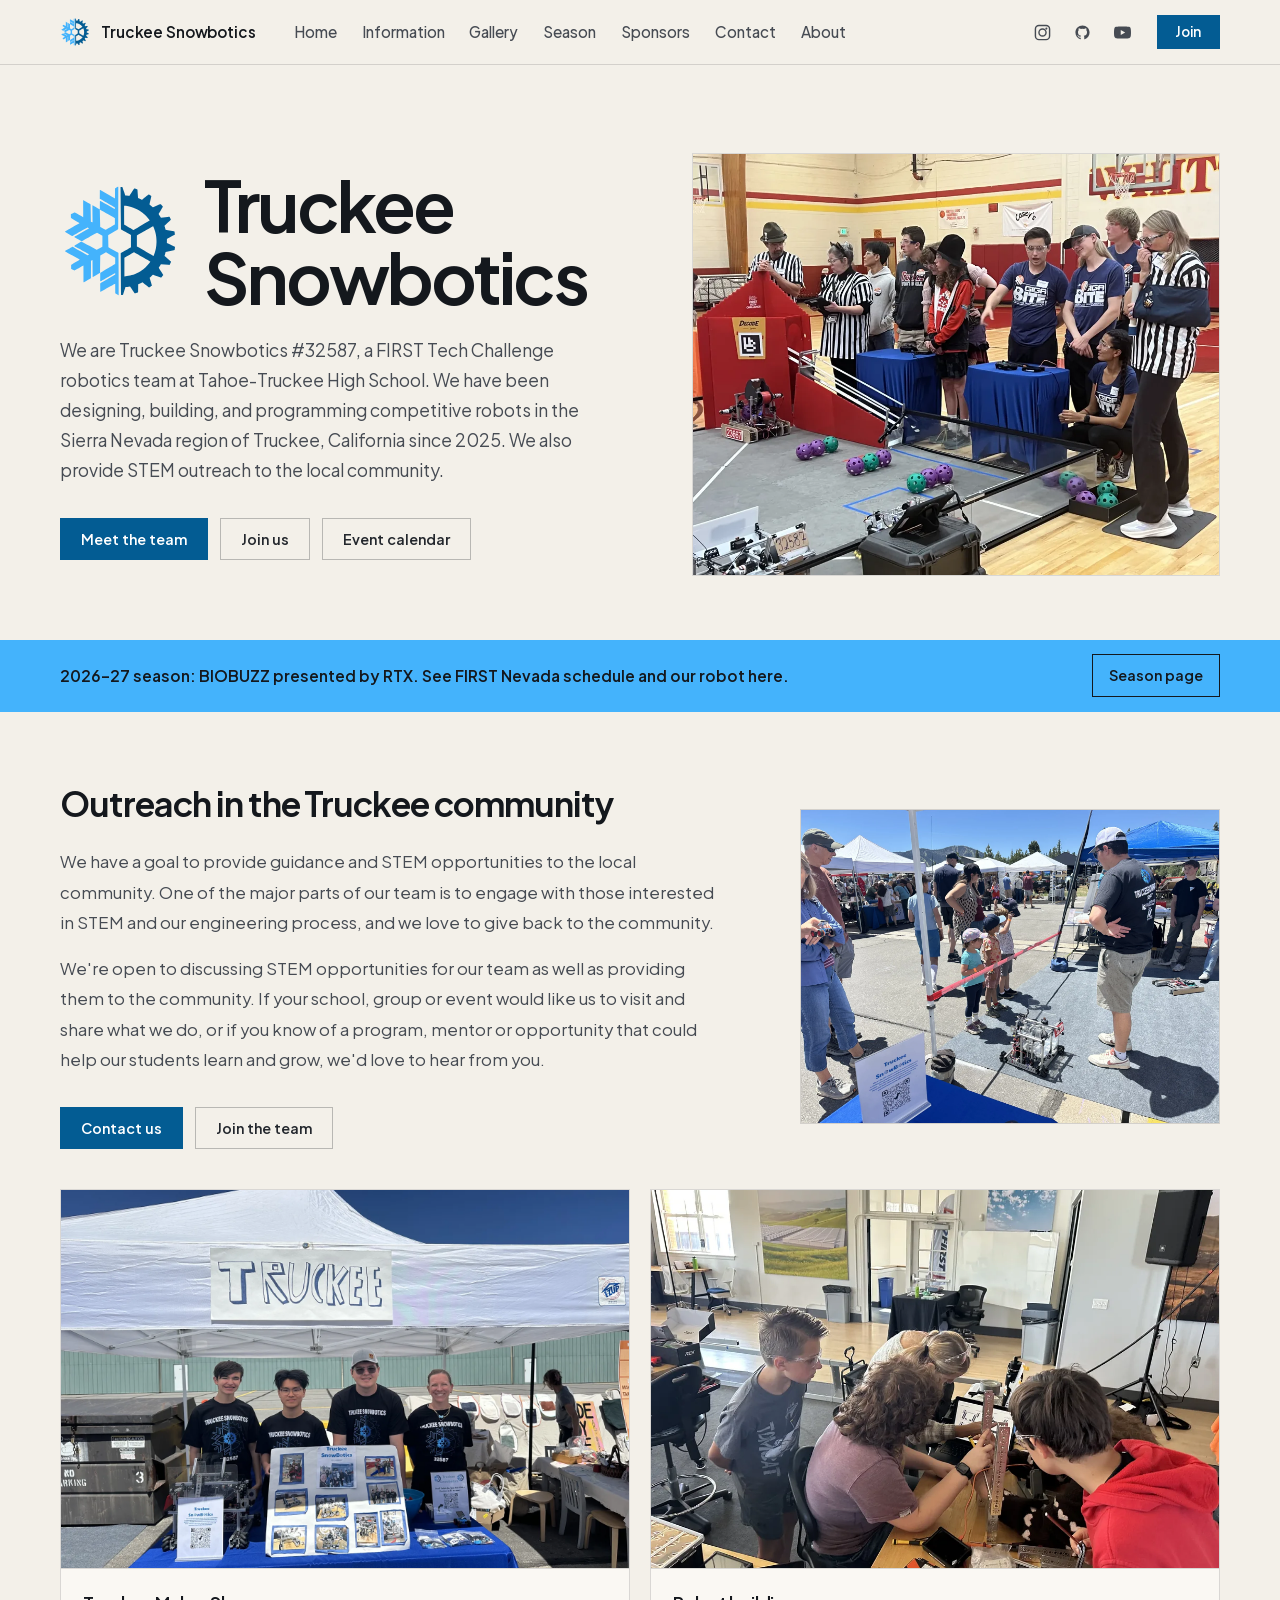
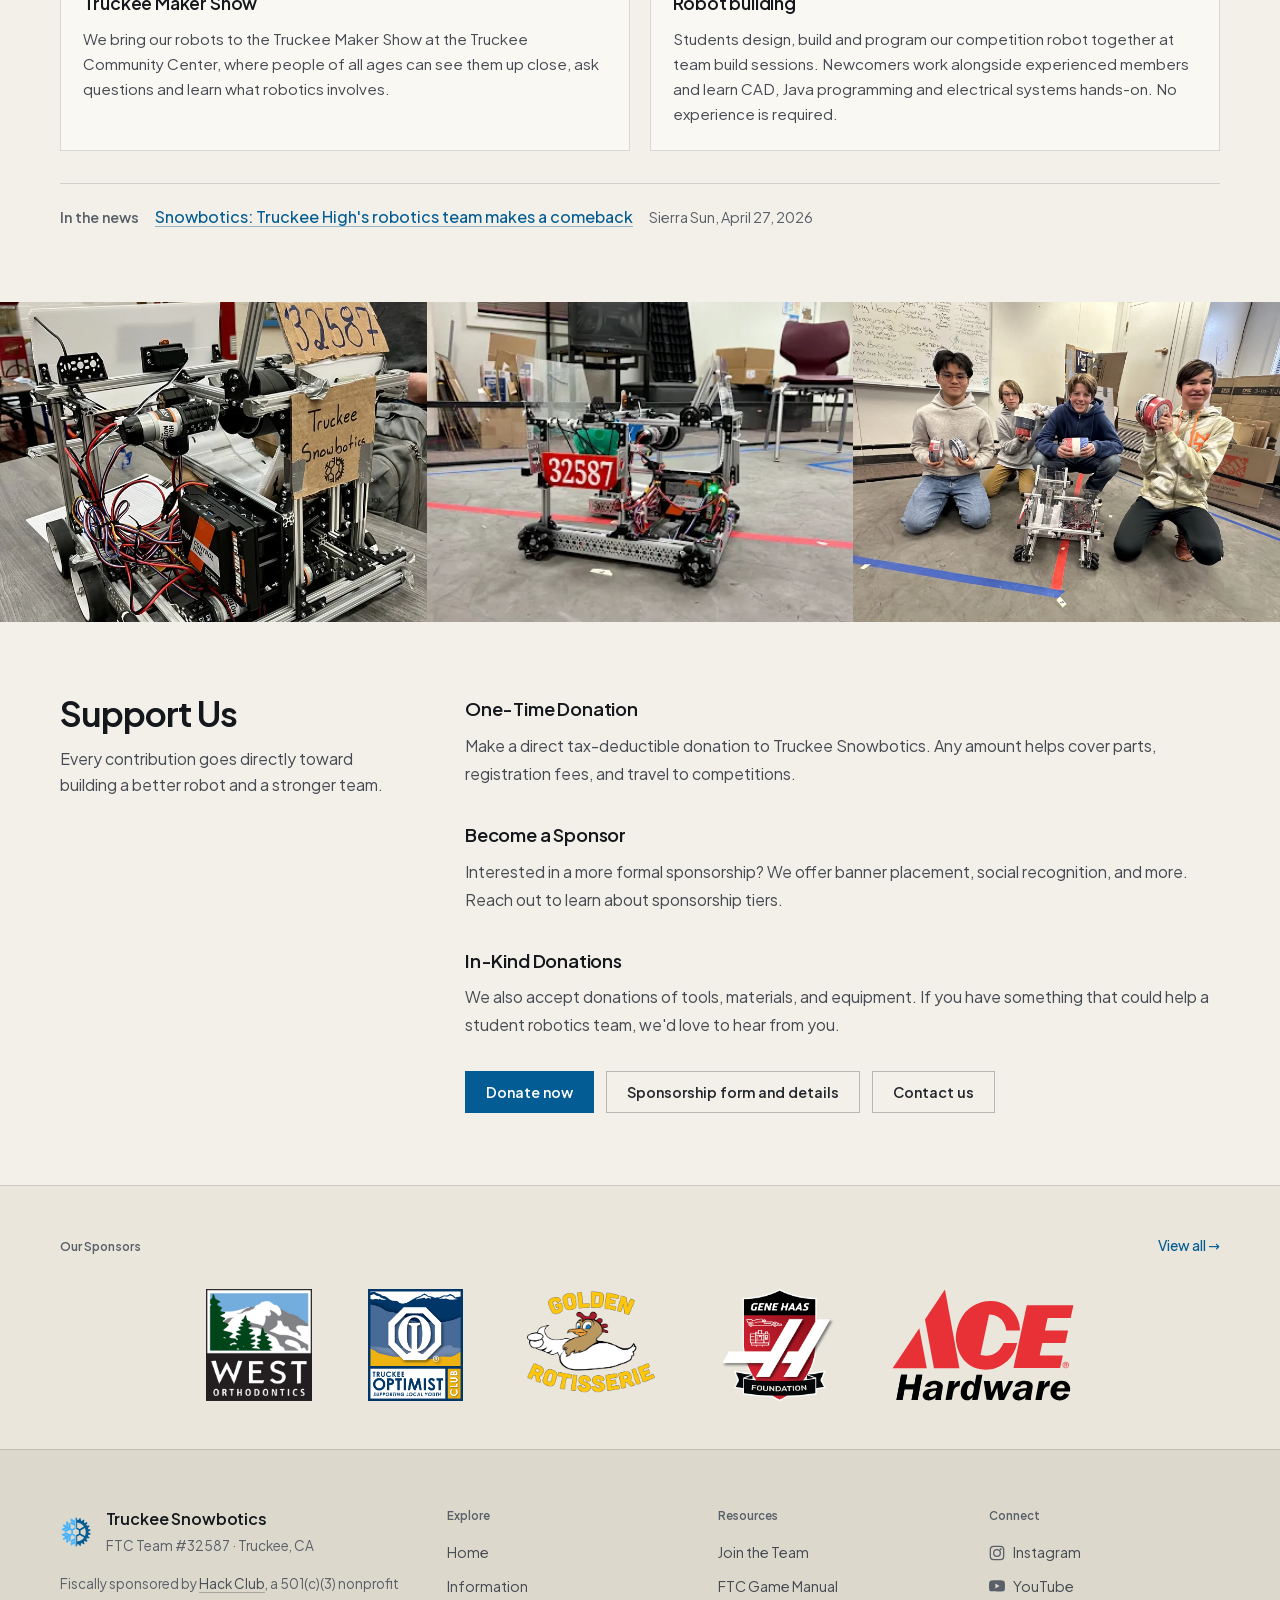
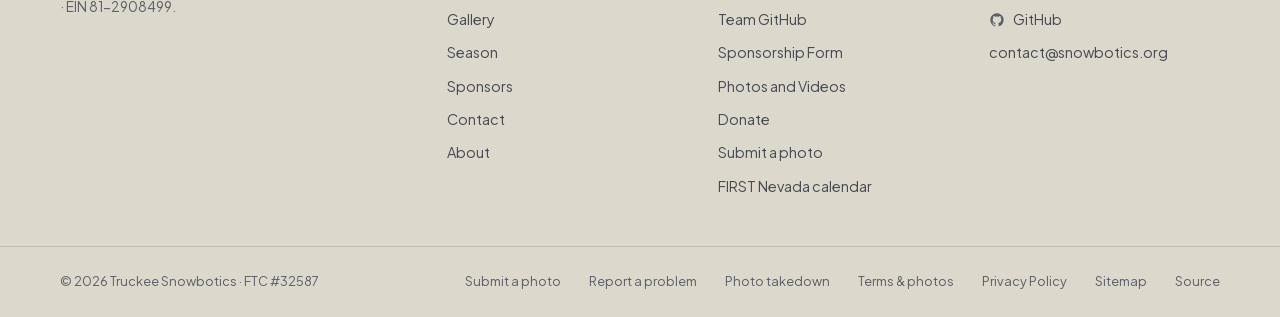
==== commit 2cc04392: "Light only: remove dark mode and the theme toggle; add the logo's light blue as a second accent Co-A" ====
--- a/index.html
+++ b/index.html
@@ -26,11 +26,10 @@
   <meta name="twitter:image" content="https://snowbotics.org/images/site/og-card.png" />
   <!-- @endmeta -->
   <!-- @partial head-common -->
-  <script>try{var q=new URLSearchParams(location.search).get("theme");if(q==="light"||q==="dark")localStorage.setItem("snowbotics-theme",q);var t=localStorage.getItem("snowbotics-theme");if(t!=="light"&&t!=="dark")t="dark";document.documentElement.dataset.theme=t;}catch(e){document.documentElement.dataset.theme="dark";}</script>
   <link rel="icon" type="image/svg+xml" href="/images/site/favicon.svg" />
   <link rel="shortcut icon" href="/favicon.ico" />
   <link rel="apple-touch-icon" sizes="180x180" href="/images/site/apple-touch-icon.png" />
-  <meta name="theme-color" content="#22262c" />
+  <meta name="theme-color" content="#f3f0e9" />
   <link rel="manifest" href="/site.webmanifest" />
   <link rel="preload" href="/assets/fonts/plus-jakarta-sans.woff2" as="font" type="font/woff2" crossorigin />
   <link rel="stylesheet" href="/assets/css/main.css" />
@@ -350,7 +349,6 @@
       <a href="/privacy/">Privacy Policy</a>
       <a href="/sitemap.xml">Sitemap</a>
       <a data-link-key="githubRepo" href="#" target="_blank" rel="noopener">Source</a>
-      <button type="button" class="theme-toggle theme-toggle-text" aria-label="Switch to light theme">Switch to light theme</button>
     </div>
   </footer>
   <!-- @endpartial footer -->
--- a/assets/css/main.css
+++ b/assets/css/main.css
@@ -10,37 +10,38 @@
 
 /* ── Tokens ─────────────────────────────────── */
 :root {
-  --bg:          #22262c;
-  --bg-alt:      #272c33;
-  --surface:     #2d333b;
-  --surface-2:   #373e47;
+  --bg:          #f3f0e9;
+  --bg-alt:      #eae6dc;
+  --surface:     #faf8f3;
+  --surface-2:   #e4e0d5;
   --bg-card:     var(--surface);
 
-  --text:        #eeebe4;
-  --text-mid:    #c0bdb6;
-  --text-dim:    #a6a39c;
-  --heading:     #faf8f3;
-
-  --accent:      #66b2ff;
-  --accent-fill: #66b2ff;
-  --accent-soft: rgba(102,178,255,.14);
-  --accent-line: rgba(102,178,255,.45);
-
-  --border:      rgba(255,255,255,.1);
-  --border-h:    rgba(255,255,255,.2);
-
-  /* extra tokens that differ between themes */
-  --footer-bg:   #191c20;
-  --scroll:      #454c56;
-  --hover-line:  rgba(255,255,255,.32);
-  --chip-bg:     rgba(34,38,44,.92);
-  --soft-fill:   rgba(255,255,255,.05);
-  --shadow:      0 8px 24px rgba(0,0,0,.4);
-  --btn-hover:   #8cc4ff;
-  --on-accent:   #0b1727;
-  --err-bg:      rgba(239,68,68,.1);  --err-fg:  #fca5a5;  --err-line: rgba(239,68,68,.35);
-  --ok-bg:       rgba(16,185,129,.1); --ok-fg:   #6ee7b7;  --ok-line:  rgba(16,185,129,.35);
-  color-scheme: dark;
+  --text:        #23272d;
+  --text-mid:    #464b53;
+  --text-dim:    #5a6069;
+  --heading:     #14181d;
+
+  --accent:      #035c93;
+  --accent-fill: #035c93;
+  --accent-2:    #44b3fc; /* the lighter blue from the logo */
+  --accent-soft: rgba(3,92,147,.09);
+  --accent-line: rgba(3,92,147,.4);
+
+  --border:      rgba(17,20,24,.14);
+  --border-h:    rgba(17,20,24,.26);
+
+  /* more tokens */
+  --footer-bg:   #dcd8cc;
+  --scroll:      #bcb8ac;
+  --hover-line:  rgba(17,20,24,.42);
+  --chip-bg:     rgba(250,248,243,.94);
+  --soft-fill:   rgba(17,20,24,.06);
+  --shadow:      0 8px 24px rgba(17,20,24,.2);
+  --btn-hover:   #024670;
+  --on-accent:   #ffffff;
+  --err-bg:      rgba(220,38,38,.08);  --err-fg:  #b42318;  --err-line: rgba(220,38,38,.35);
+  --ok-bg:       rgba(5,150,105,.08); --ok-fg:   #067647;  --ok-line:  rgba(5,150,105,.35);
+  color-scheme: light;
 
   --sponsor-logo-h: 150px; /* logo height on the sponsors page */
   --sponsor-bar-h:  112px;  /* logo height in the sponsor bar */
@@ -56,48 +57,15 @@
   --r-sm:        0;
 }
 
-
-/* ── Light theme (set by data-theme="light" on <html>; see the head script and the header toggle) ── */
-:root[data-theme="light"] {
-  --bg:          #f3f0e9;
-  --bg-alt:      #eae6dc;
-  --surface:     #faf8f3;
-  --surface-2:   #e4e0d5;
-
-  --text:        #23272d;
-  --text-mid:    #464b53;
-  --text-dim:    #5a6069;
-  --heading:     #14181d;
-
-  --accent:      #1c5fb8;
-  --accent-fill: #1c5fb8;
-  --accent-soft: rgba(28,95,184,.1);
-  --accent-line: rgba(28,95,184,.42);
-
-  --border:      rgba(17,20,24,.14);
-  --border-h:    rgba(17,20,24,.26);
-
-  --footer-bg:   #dcd8cc;
-  --scroll:      #bcb8ac;
-  --hover-line:  rgba(17,20,24,.42);
-  --chip-bg:     rgba(250,248,243,.94);
-  --soft-fill:   rgba(17,20,24,.06);
-  --shadow:      0 8px 24px rgba(17,20,24,.2);
-  --btn-hover:   #164a91;
-  --on-accent:   #ffffff;
-  --err-bg:      rgba(220,38,38,.08);  --err-fg:  #b42318;  --err-line: rgba(220,38,38,.35);
-  --ok-bg:       rgba(5,150,105,.08);  --ok-fg:   #067647;  --ok-line:  rgba(5,150,105,.35);
-  color-scheme: light;
-}
-/* The photo viewer stays dark in both themes (it sits on a dark overlay) */
+/* The photo viewer stays dark (it sits on a dark overlay) */
 .gallery-modal {
   --text: #e9e7e3; --text-mid: #b4b2ad; --heading: #f7f5f1; --surface-2: #282b2f;
   --border-h: rgba(255,255,255,.2); --chip-bg: rgba(19,20,22,.92);
 }
-:root[data-theme="light"] .sponsor-tier-badge--platinum { color: #4a5668; border-color: rgba(74,86,104,.45); }
-:root[data-theme="light"] .sponsor-tier-badge--gold     { color: #8a6410; border-color: rgba(138,100,16,.45); }
-:root[data-theme="light"] .sponsor-tier-badge--silver   { color: #5d6877; border-color: rgba(93,104,119,.45); }
-:root[data-theme="light"] .sponsor-tier-badge--bronze   { color: #8f5a2c; border-color: rgba(143,90,44,.45); }
+.sponsor-tier-badge--platinum { color: #4a5668; border-color: rgba(74,86,104,.45); }
+.sponsor-tier-badge--gold     { color: #8a6410; border-color: rgba(138,100,16,.45); }
+.sponsor-tier-badge--silver   { color: #5d6877; border-color: rgba(93,104,119,.45); }
+.sponsor-tier-badge--bronze   { color: #8f5a2c; border-color: rgba(143,90,44,.45); }
 
 /* ── Reset ──────────────────────────────────── */
 *, *::before, *::after { box-sizing: border-box; margin: 0; padding: 0; }
@@ -106,7 +74,7 @@
 a { color: inherit; text-decoration: none; }
 img, svg { display: block; max-width: 100%; }
 ul { list-style: none; }
-::selection { background: var(--accent-fill); color: var(--bg); }
+::selection { background: var(--accent-2); color: var(--heading); }
 :focus-visible { outline: 2px solid var(--accent); outline-offset: 3px; border-radius: 0; }
 ::-webkit-scrollbar { width: 10px; }
 ::-webkit-scrollbar-track { background: var(--bg); }
@@ -175,7 +143,7 @@
 .nav a.active { color: var(--heading); }
 .nav a.active::after {
   content: ''; position: absolute; left: .75rem; right: .75rem; bottom: -1px;
-  height: 2px; background: var(--accent);
+  height: 2px; background: var(--accent-2);
 }
 
 .header-actions { display: flex; align-items: center; gap: .25rem; }
@@ -853,7 +821,7 @@
 .mcal-cell--today .mcal-num { background: var(--accent); color: var(--bg); font-weight: 700; }
 .mcal-evs { list-style: none; display: flex; flex-direction: column; gap: .25rem; margin-top: .3rem; }
 .mcal-ev { font-size: .75rem; line-height: 1.3; padding: .2rem .4rem; color: var(--text); overflow-wrap: anywhere; }
-.mcal-ev--comp { background: var(--accent-soft); border-left: 2px solid var(--accent); }
+.mcal-ev--comp { background: var(--accent-soft); border-left: 2px solid var(--accent-2); }
 .mcal-ev--misc { background: var(--soft-fill); border-left: 2px solid var(--text-dim); }
 .mcal-time { color: var(--text-dim); font-weight: 500; }
 .sr-only { position: absolute; width: 1px; height: 1px; overflow: hidden; clip: rect(0 0 0 0); white-space: nowrap; }
@@ -880,7 +848,7 @@
   background: var(--surface-2); border: 1px solid var(--border-h); border-left-width: 3px;
   padding: .85rem 1rem; box-shadow: var(--shadow);
 }
-.mcal-pop--comp { border-left-color: var(--accent); }
+.mcal-pop--comp { border-left-color: var(--accent-2); }
 .mcal-pop--misc { border-left-color: var(--text-dim); }
 .mcal-pop-title { font-size: 1rem; font-weight: 600; color: var(--heading); line-height: 1.35; }
 .mcal-pop-when { font-size: .85rem; color: var(--text-mid); margin-top: .35rem; }
@@ -907,9 +875,6 @@
 
 
 /* Theme toggle (footer) */
-.theme-toggle { background: none; border: 0; padding: 0; cursor: pointer; font: inherit; }
-.footer-bottom .theme-toggle { color: var(--text-dim); }
-.footer-bottom .theme-toggle:hover { color: var(--heading); }
 
 /* "In the news" line under the outreach cards */
 .outreach-press {
@@ -925,11 +890,11 @@
 .banner {
   display: flex; flex-wrap: wrap; align-items: center; justify-content: space-between; gap: .75rem 2rem;
   padding: .9rem max(var(--gutter), calc((100% - var(--max)) / 2));
-  background: var(--accent-fill); color: var(--on-accent); font-size: .98rem;
+  background: var(--accent-2); color: var(--heading); font-size: .98rem;
 }
 .banner-text { font-weight: 600; }
 .banner-link {
-  padding: .55rem 1rem; border: 1px solid var(--on-accent);
-  font-size: .9rem; font-weight: 600; color: var(--on-accent); white-space: nowrap;
-}
-.banner-link:hover { background: var(--on-accent); color: var(--accent-fill); }
+  padding: .55rem 1rem; border: 1px solid var(--heading);
+  font-size: .9rem; font-weight: 600; color: var(--heading); white-space: nowrap;
+}
+.banner-link:hover { background: var(--heading); color: var(--accent-2); }
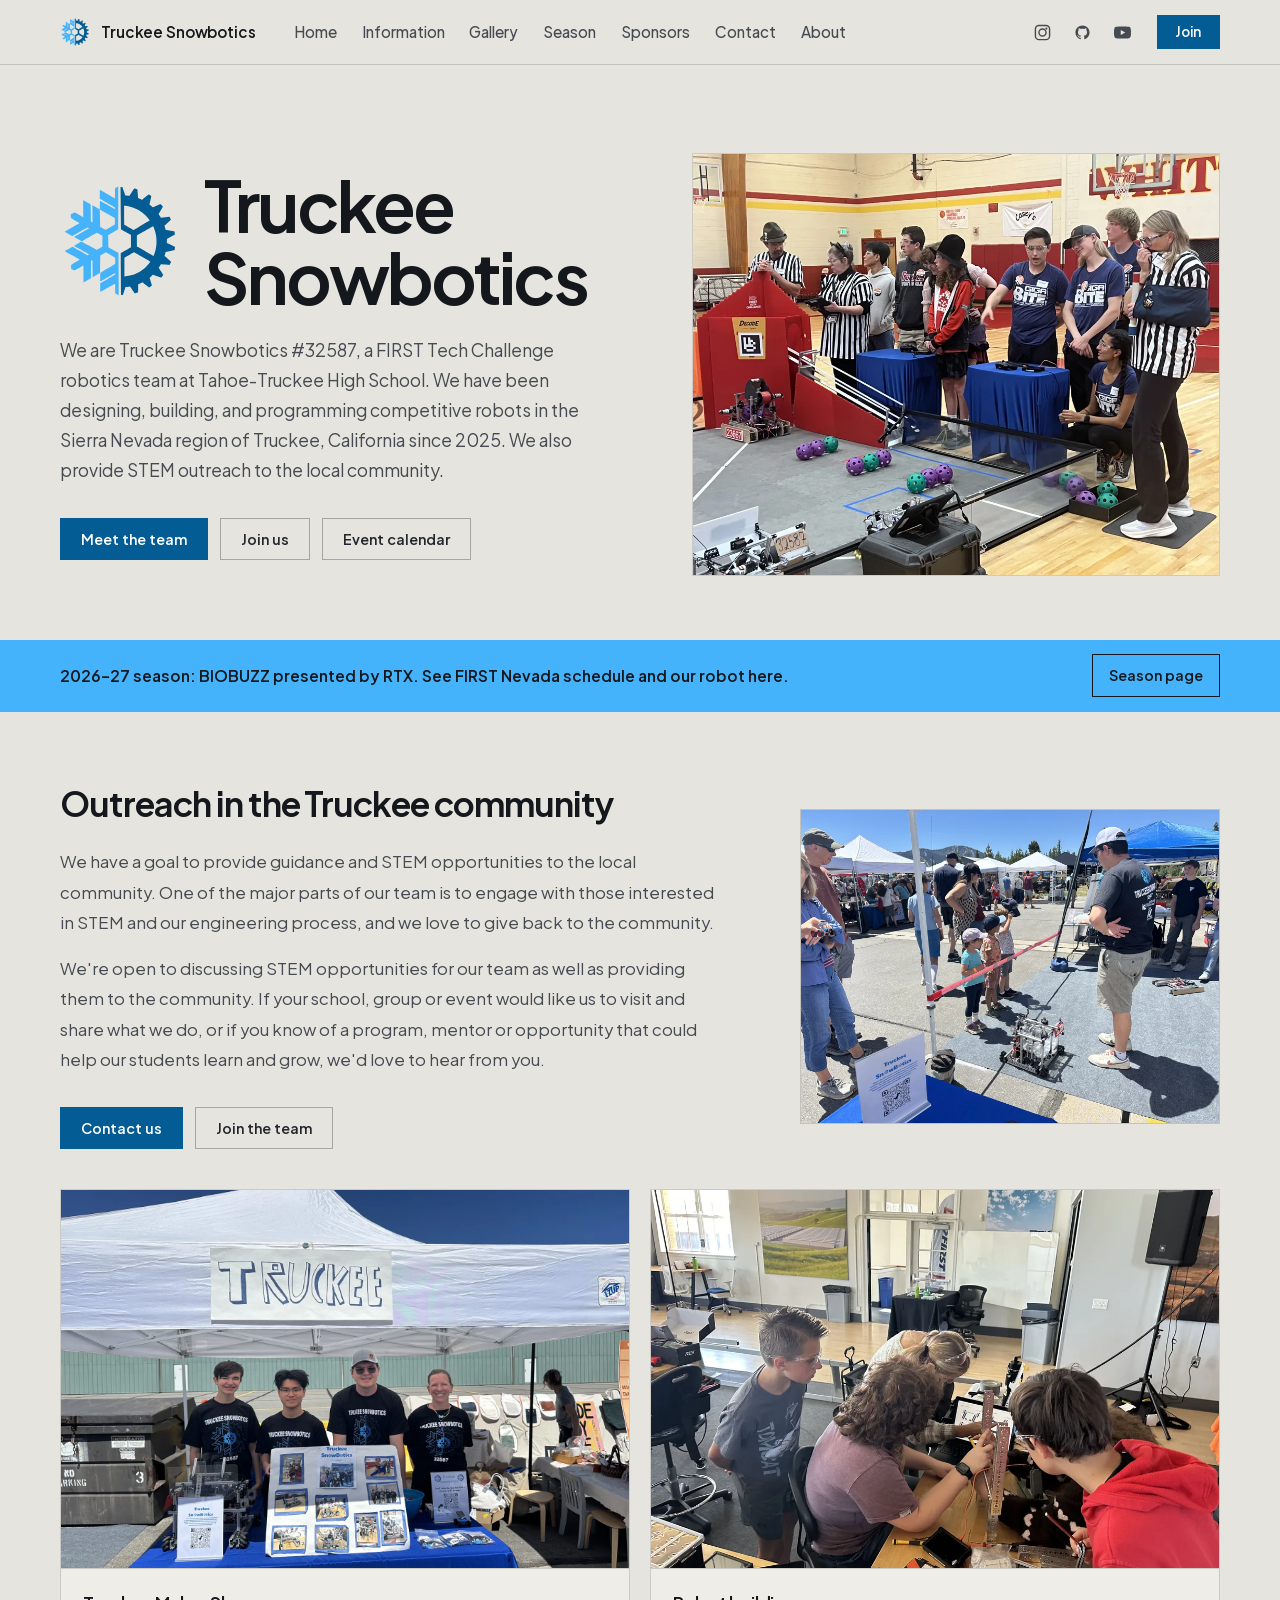
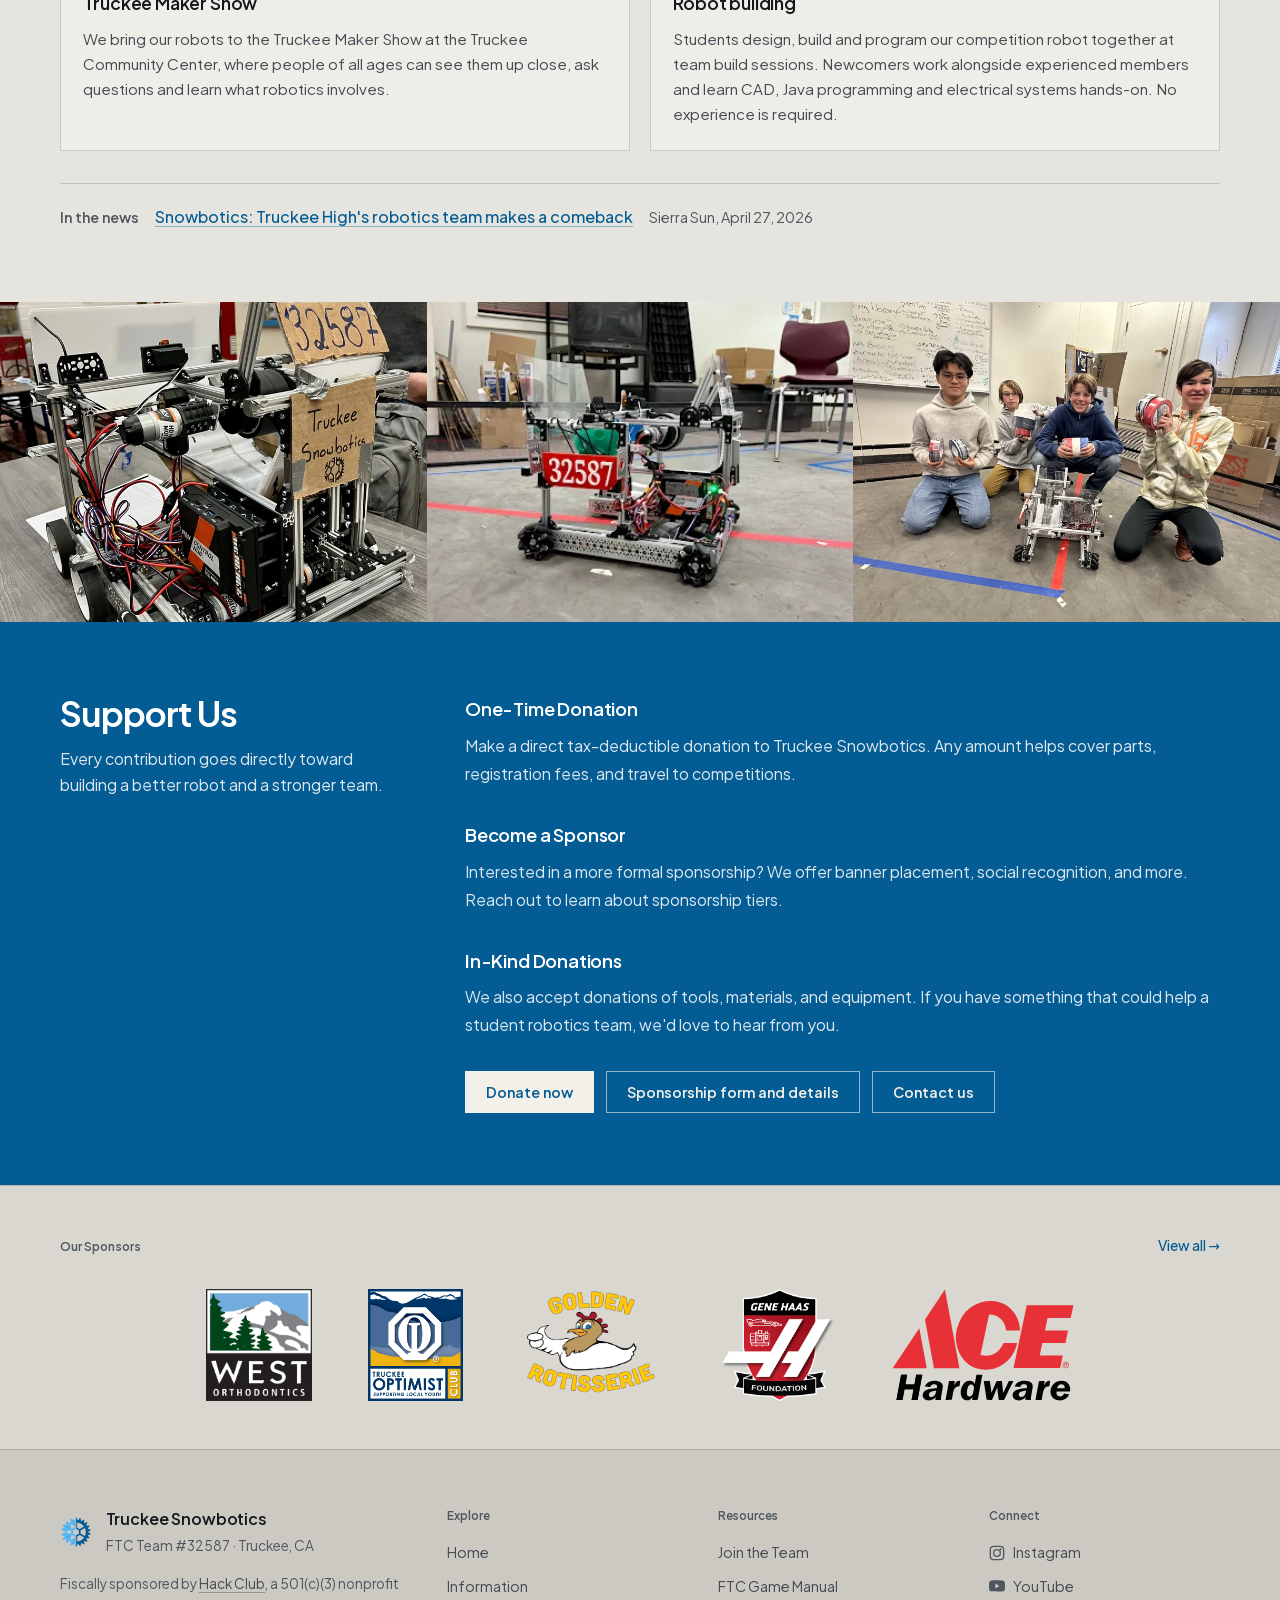
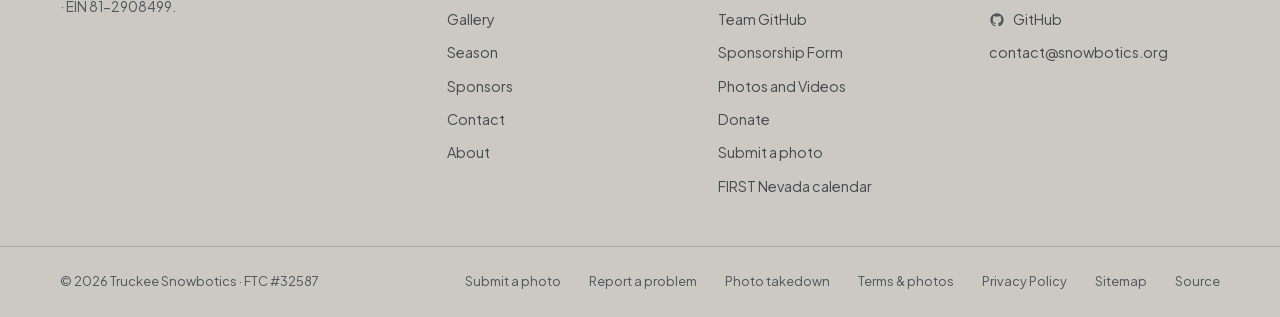
==== commit 2dc50313: "Greyer page, grey and blue section bands; About donate matches home Co-Authored-By: Claude Sonnet 5." ====
--- a/index.html
+++ b/index.html
@@ -29,7 +29,7 @@
   <link rel="icon" type="image/svg+xml" href="/images/site/favicon.svg" />
   <link rel="shortcut icon" href="/favicon.ico" />
   <link rel="apple-touch-icon" sizes="180x180" href="/images/site/apple-touch-icon.png" />
-  <meta name="theme-color" content="#f3f0e9" />
+  <meta name="theme-color" content="#e6e4de" />
   <link rel="manifest" href="/site.webmanifest" />
   <link rel="preload" href="/assets/fonts/plus-jakarta-sans.woff2" as="font" type="font/woff2" crossorigin />
   <link rel="stylesheet" href="/assets/css/main.css" />
@@ -231,7 +231,7 @@
     </div>
 
     <!-- ── DONATE ────────────────────────────── -->
-    <section class="section section--split" id="donate">
+    <section class="section section--split section--blue" id="donate">
       <div class="section-inner">
         <div class="section-header">
           <h2>Support Us</h2>
--- a/assets/css/main.css
+++ b/assets/css/main.css
@@ -10,15 +10,15 @@
 
 /* ── Tokens ─────────────────────────────────── */
 :root {
-  --bg:          #f3f0e9;
-  --bg-alt:      #eae6dc;
-  --surface:     #faf8f3;
-  --surface-2:   #e4e0d5;
+  --bg:          #e6e4de;
+  --bg-alt:      #d9d7d0;
+  --surface:     #efede7;
+  --surface-2:   #d0cec6;
   --bg-card:     var(--surface);
 
   --text:        #23272d;
   --text-mid:    #464b53;
-  --text-dim:    #5a6069;
+  --text-dim:    #4f5660;
   --heading:     #14181d;
 
   --accent:      #035c93;
@@ -27,14 +27,14 @@
   --accent-soft: rgba(3,92,147,.09);
   --accent-line: rgba(3,92,147,.4);
 
-  --border:      rgba(17,20,24,.14);
-  --border-h:    rgba(17,20,24,.26);
+  --border:      rgba(17,20,24,.16);
+  --border-h:    rgba(17,20,24,.3);
 
   /* more tokens */
-  --footer-bg:   #dcd8cc;
-  --scroll:      #bcb8ac;
+  --footer-bg:   #cbc9c1;
+  --scroll:      #aeaca3;
   --hover-line:  rgba(17,20,24,.42);
-  --chip-bg:     rgba(250,248,243,.94);
+  --chip-bg:     rgba(239,237,231,.94);
   --soft-fill:   rgba(17,20,24,.06);
   --shadow:      0 8px 24px rgba(17,20,24,.2);
   --btn-hover:   #024670;
@@ -240,6 +240,14 @@
 
 /* ── Sections ────────────────────────────────── */
 .section { padding: clamp(2.75rem, 6vw, 4.5rem) var(--gutter); }
+/* Grey band and blue band: break up long pages */
+.section--band { background: var(--bg-alt); }
+.section--blue {
+  --bg: #035c93; --text: #f3f0e9; --text-mid: #dbe7f1; --text-dim: #c3d6e6; --heading: #ffffff;
+  --accent: #ffffff; --accent-fill: #f3f0e9; --on-accent: #035c93; --btn-hover: #ffffff;
+  --border: rgba(255,255,255,.28); --border-h: rgba(255,255,255,.55); --accent-line: rgba(255,255,255,.6);
+  background: var(--bg); color: var(--text);
+}
 /* Side-heading layout: heading on the left, content on the right */
 .section--split .section-inner {
   display: grid; grid-template-columns: minmax(0, 1fr) minmax(0, 2.3fr);
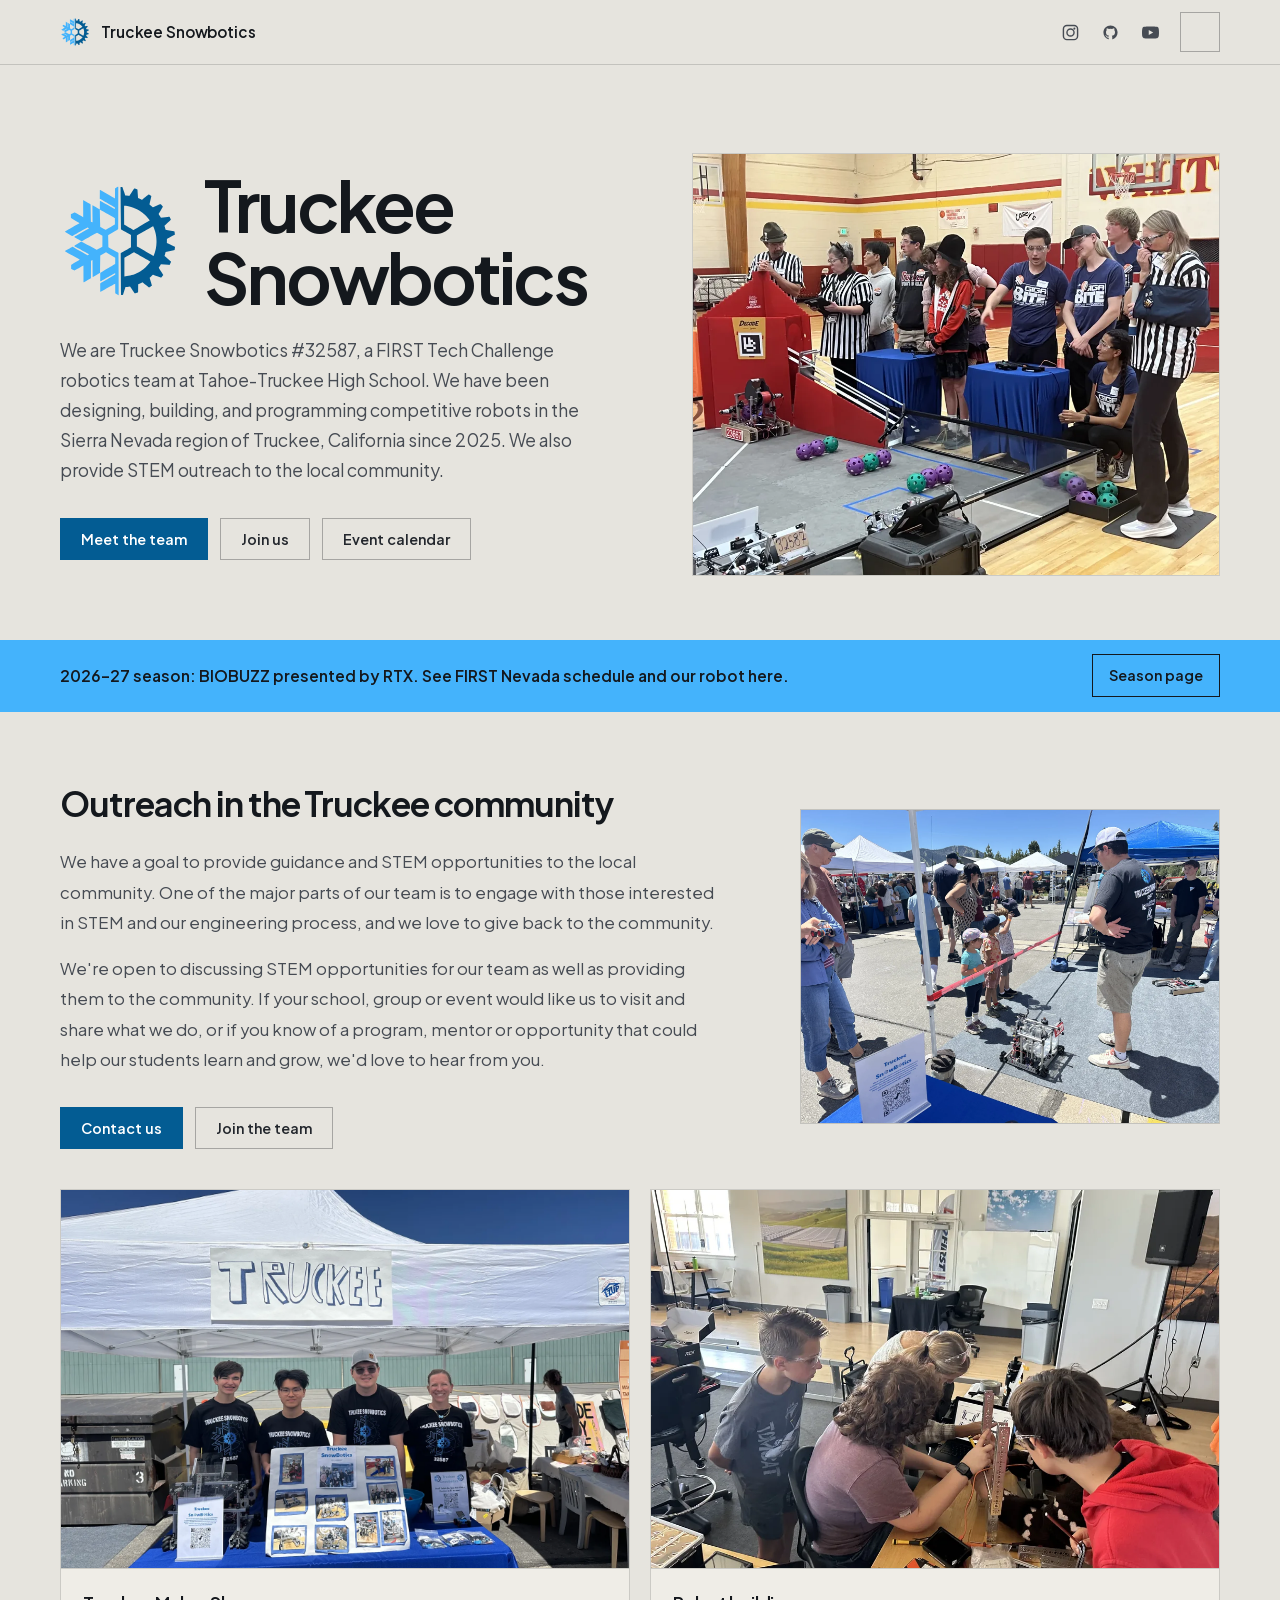
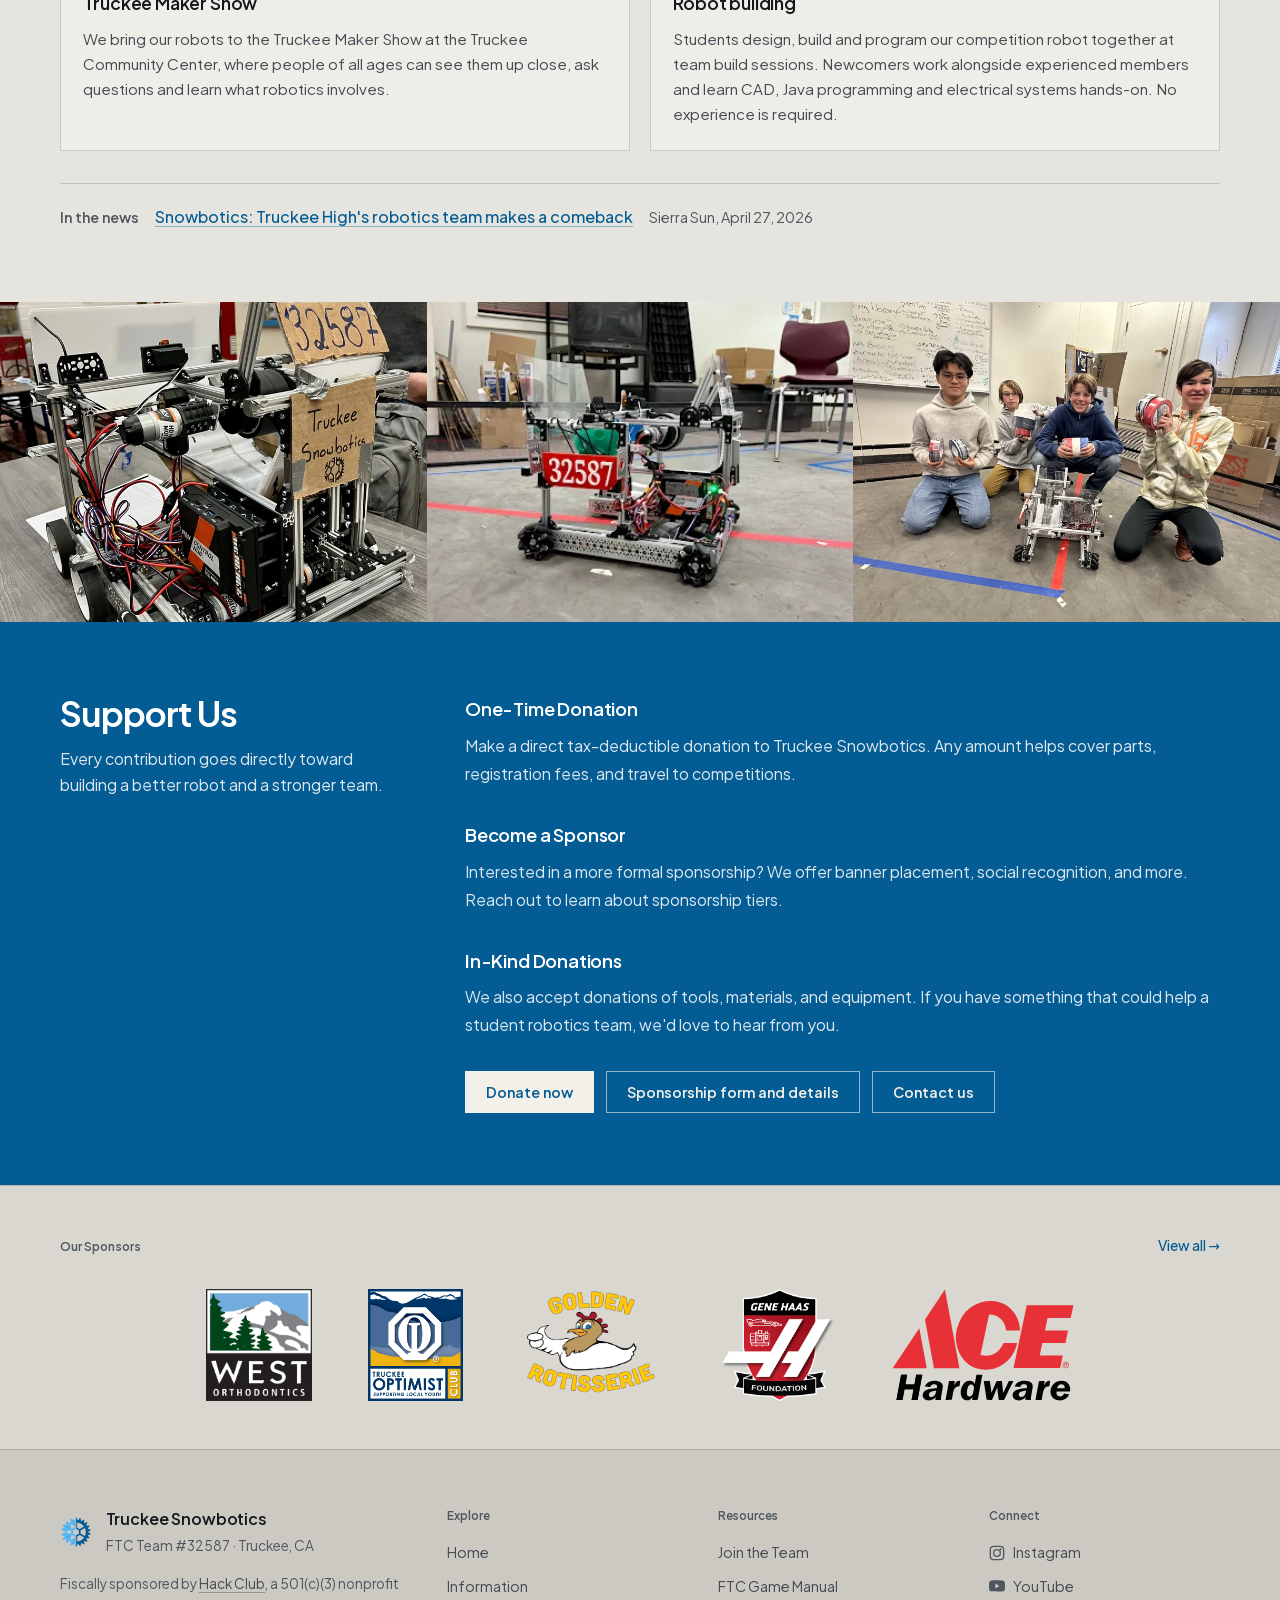
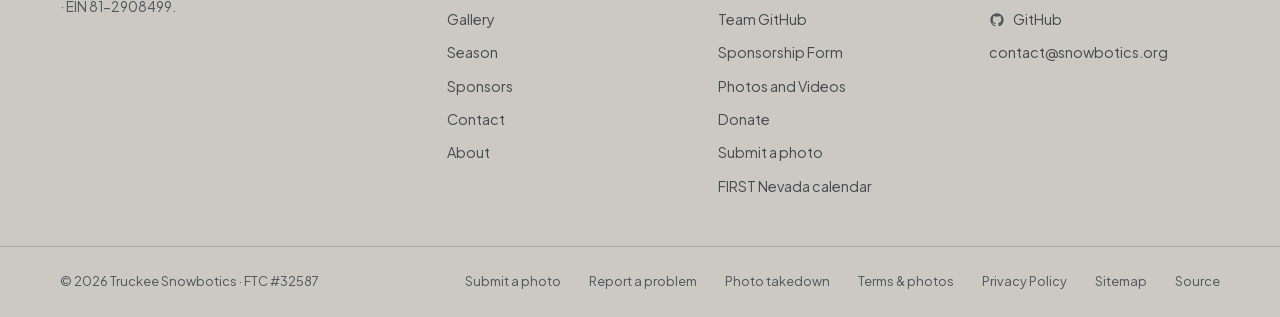
==== commit feb168c6: "Header: remove Join button, menu is a hamburger at every width; alumni dropdown back Co-Authored-By:" ====
--- a/index.html
+++ b/index.html
@@ -82,16 +82,6 @@
         <span>Truckee Snowbotics</span>
       </a>
 
-      <nav class="nav" id="main-nav">
-        <a href="/">Home</a>
-        <a href="/information/">Information</a>
-        <a href="/gallery/">Gallery</a>
-        <a href="/season/">Season</a>
-        <a href="/sponsors/">Sponsors</a>
-        <a href="/contact/">Contact</a>
-        <a href="/about/">About</a>
-      </nav>
-
       <div class="header-actions">
         <a href="#" data-link-key="instagram" target="_blank" rel="noopener" class="btn-icon" aria-label="Instagram">
           <svg width="17" height="17" viewBox="0 0 24 24" fill="none" stroke="currentColor" stroke-width="2" stroke-linecap="round" stroke-linejoin="round" aria-hidden="true">
@@ -110,12 +100,10 @@
             <path d="M23.498 6.186a3.016 3.016 0 0 0-2.122-2.136C19.505 3.545 12 3.545 12 3.545s-7.505 0-9.377.505A3.017 3.017 0 0 0 .502 6.186C0 8.07 0 12 0 12s0 3.93.502 5.814a3.016 3.016 0 0 0 2.122 2.136c1.871.505 9.376.505 9.376.505s7.505 0 9.377-.505a3.015 3.015 0 0 0 2.122-2.136C24 15.93 24 12 24 12s0-3.93-.502-5.814zM9.545 15.568V8.432L15.818 12l-6.273 3.568z"/>
           </svg>
         </a>
-        <a href="#" data-link-key="join" class="btn-primary">Join</a>
-      </div>
-
-      <button class="hamburger" id="hamburger" aria-label="Toggle menu" aria-expanded="false">
-        <span></span><span></span><span></span>
-      </button>
+        <button class="hamburger" id="hamburger" aria-label="Menu" aria-expanded="false" aria-controls="mobile-nav">
+          <span></span><span></span><span></span>
+        </button>
+      </div>
 
     </div>
   </header>
--- a/assets/css/main.css
+++ b/assets/css/main.css
@@ -131,26 +131,11 @@
 }
 .header-brand img { flex-shrink: 0; width: 30px; height: 30px; }
 
-.nav { display: flex; gap: .25rem; margin-right: auto; align-self: stretch; }
-.nav a {
-  position: relative;
-  display: flex; align-items: center;
-  padding: 0 .65rem;
-  font-size: .95rem; font-weight: 500; color: var(--text-mid);
-  white-space: nowrap;
-}
-.nav a:hover { color: var(--heading); }
-.nav a.active { color: var(--heading); }
-.nav a.active::after {
-  content: ''; position: absolute; left: .75rem; right: .75rem; bottom: -1px;
-  height: 2px; background: var(--accent-2);
-}
-
 .header-actions { display: flex; align-items: center; gap: .25rem; }
-.header-actions .btn-primary { padding: .6rem 1.1rem; font-size: .85rem; margin-left: .75rem; }
+.header-actions .hamburger { margin-left: .5rem; }
 
 .hamburger {
-  display: none; flex-direction: column; justify-content: center;
+  display: flex; flex-direction: column; justify-content: center;
   gap: 5px; width: 40px; height: 40px;
   background: none; border: 1px solid var(--border-h);
   border-radius: var(--r-sm); cursor: pointer; padding: 11px;
@@ -172,6 +157,13 @@
   padding: .75rem var(--gutter) 1.5rem;
   flex-direction: column;
 }
+@media (min-width: 701px) {
+  .mobile-nav {
+    left: auto; right: max(var(--gutter), calc((100% - var(--max)) / 2)); width: 340px;
+    border: 1px solid var(--border-h); border-top: 0; padding: .5rem 1.5rem 1.5rem;
+    box-shadow: var(--shadow);
+  }
+}
 .mobile-nav.open { display: flex; }
 .mobile-nav a {
   font-size: 1rem; font-weight: 500; color: var(--text-mid);
@@ -179,7 +171,8 @@
   border-bottom: 1px solid var(--border);
 
 }
-.mobile-nav a:hover { color: var(--heading); }
+.mobile-nav a:hover, .mobile-nav a.active { color: var(--heading); }
+.mobile-nav a.active { font-weight: 600; }
 .mobile-nav-actions {
   display: flex; flex-wrap: wrap; gap: .5rem 1.25rem;
   padding-top: 1.25rem;
@@ -187,12 +180,8 @@
 .mobile-nav-actions a { border: none; font-size: .875rem; color: var(--text-dim); padding: 0; }
 .mobile-nav-actions a[data-link-key="join"] { color: var(--accent); font-weight: 600; }
 
-@media (max-width: 1100px) {
-  .nav { display: none; }
-  .hamburger { display: flex; }
-  .header-inner { gap: 1rem; }
-  .header-brand { margin-right: auto; }
-}
+.header-inner { gap: 1rem; }
+.header-brand { margin-right: auto; }
 @media (max-width: 520px) {
   .header-actions .btn-icon { display: none; }
 }
@@ -291,8 +280,8 @@
 
 /* ── Team ────────────────────────────────────── */
 .team-group + .team-group { margin-top: 3.5rem; }
-.team-group > summary, .alumni-all > summary { list-style: none; }
-.team-group > summary::-webkit-details-marker, .alumni-all > summary::-webkit-details-marker { display: none; }
+.team-group > summary { list-style: none; }
+.team-group > summary::-webkit-details-marker { display: none; }
 .team-group-title {
   display: flex; align-items: center; justify-content: space-between; gap: 1rem;
   font-size: .9rem; font-weight: 600;
@@ -300,7 +289,6 @@
   border-bottom: 1px solid var(--border);
 }
 .team-group-count { display: none; color: var(--text-dim); letter-spacing: .04em; }
-.alumni-all > summary { display: none; }
 .team-grid { display: flex; flex-wrap: wrap; justify-content: center; gap: 1.25rem; }
 .member-card {
   background: var(--surface); border: 1px solid var(--border);
@@ -745,25 +733,33 @@
 .not-found p { color: var(--text-mid); max-width: 36ch; margin: 0 auto 2.5rem; }
 .not-found-actions { display: flex; gap: 1rem; justify-content: center; flex-wrap: wrap; }
 
-/* ── Alumni ── */
-.alumni-year { margin-top: 2.5rem; }
-.section-header + .alumni-year { margin-top: 0; }
-.alumni-year-title {
-  display: flex; align-items: center; gap: 1.25rem; margin-bottom: 1.25rem;
-  font-size: 1.1rem; font-weight: 600; letter-spacing: .08em; color: var(--accent);
-}
-.alumni-year-title::before, .alumni-year-title::after { content: ""; flex: 1; height: 1px; background: var(--border-h); }
-.alumni-more { margin-top: 2.5rem; }
-.alumni-more > summary {
-  list-style: none; cursor: pointer; width: fit-content; margin: 0 auto;
-  padding: .7rem 1.4rem; border: 1px solid var(--border-h); color: var(--text);
-  font-size: .9rem; font-weight: 500; display: flex; align-items: center; gap: .6rem;
-}
-.alumni-more > summary::-webkit-details-marker { display: none; }
-.alumni-more > summary::after { content: "▾"; color: var(--accent); }
-.alumni-more[open] > summary::after { content: "▴"; }
-.alumni-more > summary:hover { border-color: var(--accent); }
-.alumni-more[open] > summary { margin-bottom: 2.5rem; }
+/* ── Alumni: a compact list ── */
+.section--tight { padding-block: clamp(1.75rem, 4vw, 2.75rem); }
+.section--tight .section-header { margin-bottom: 1rem; }
+.alumni-row { display: grid; grid-template-columns: 4rem minmax(0, 1fr); gap: 1rem; padding: .85rem 0; border-top: 1px solid var(--border); }
+.alumni-row:last-child { border-bottom: 1px solid var(--border); }
+.alumni-row-year { font-size: .95rem; font-weight: 600; color: var(--accent); line-height: 1.5; }
+.alumni-people { display: grid; gap: .6rem; }
+.alumni-people li { display: flex; gap: .75rem; align-items: center; }
+.alumni-photo { width: 44px; height: 44px; object-fit: cover; flex-shrink: 0; }
+.alumni-name { color: var(--heading); font-weight: 600; }
+.alumni-role { color: var(--text-mid); }
+.alumni-role::before { content: "· "; }
+.alumni-bio { display: block; font-size: .9rem; color: var(--text-mid); line-height: 1.5; }
+details.alumni-all > summary { list-style: none; }
+details.alumni-all > summary::-webkit-details-marker { display: none; }
+.alumni-all > summary {
+  display: flex; align-items: center; justify-content: space-between; cursor: pointer;
+  padding: .75rem 1rem; background: var(--surface); border: 1px solid var(--border-h);
+  font-size: .9rem; font-weight: 600; color: var(--accent);
+}
+.alumni-all > summary::after { content: "▾"; font-size: .9rem; }
+.alumni-all[open] > summary::after { content: "▴"; }
+.alumni-all[open] > summary { margin-bottom: 1rem; }
+.alumni-more { margin-top: .5rem; }
+.alumni-more > summary { cursor: pointer; width: fit-content; padding: .5rem 0; font-size: .9rem; font-weight: 600; color: var(--accent); }
+.alumni-more > summary::after { content: " ▾"; }
+.alumni-more[open] > summary::after { content: " ▴"; }
 
 /* Phones: team groups and alumni collapse behind a tap target */
 @media (max-width: 700px) {
@@ -780,14 +776,6 @@
   .team-group[open] > .team-grid { margin-top: 1.25rem; }
   .team-group:not([open]) > .team-grid { display: none; }
 
-  .alumni-all > summary {
-    display: flex; align-items: center; justify-content: space-between; cursor: pointer;
-    padding: .95rem 1rem; background: var(--surface); border: 1px solid var(--border-h);
-    font-size: .9rem; font-weight: 600; color: var(--accent);
-  }
-  .alumni-all > summary::after { content: "▾"; font-size: .9rem; }
-  .alumni-all[open] > summary::after { content: "▴"; }
-  .alumni-all[open] > summary { margin-bottom: 1.5rem; }
 }
 
 /* ── Regional calendar (Season page) ── */
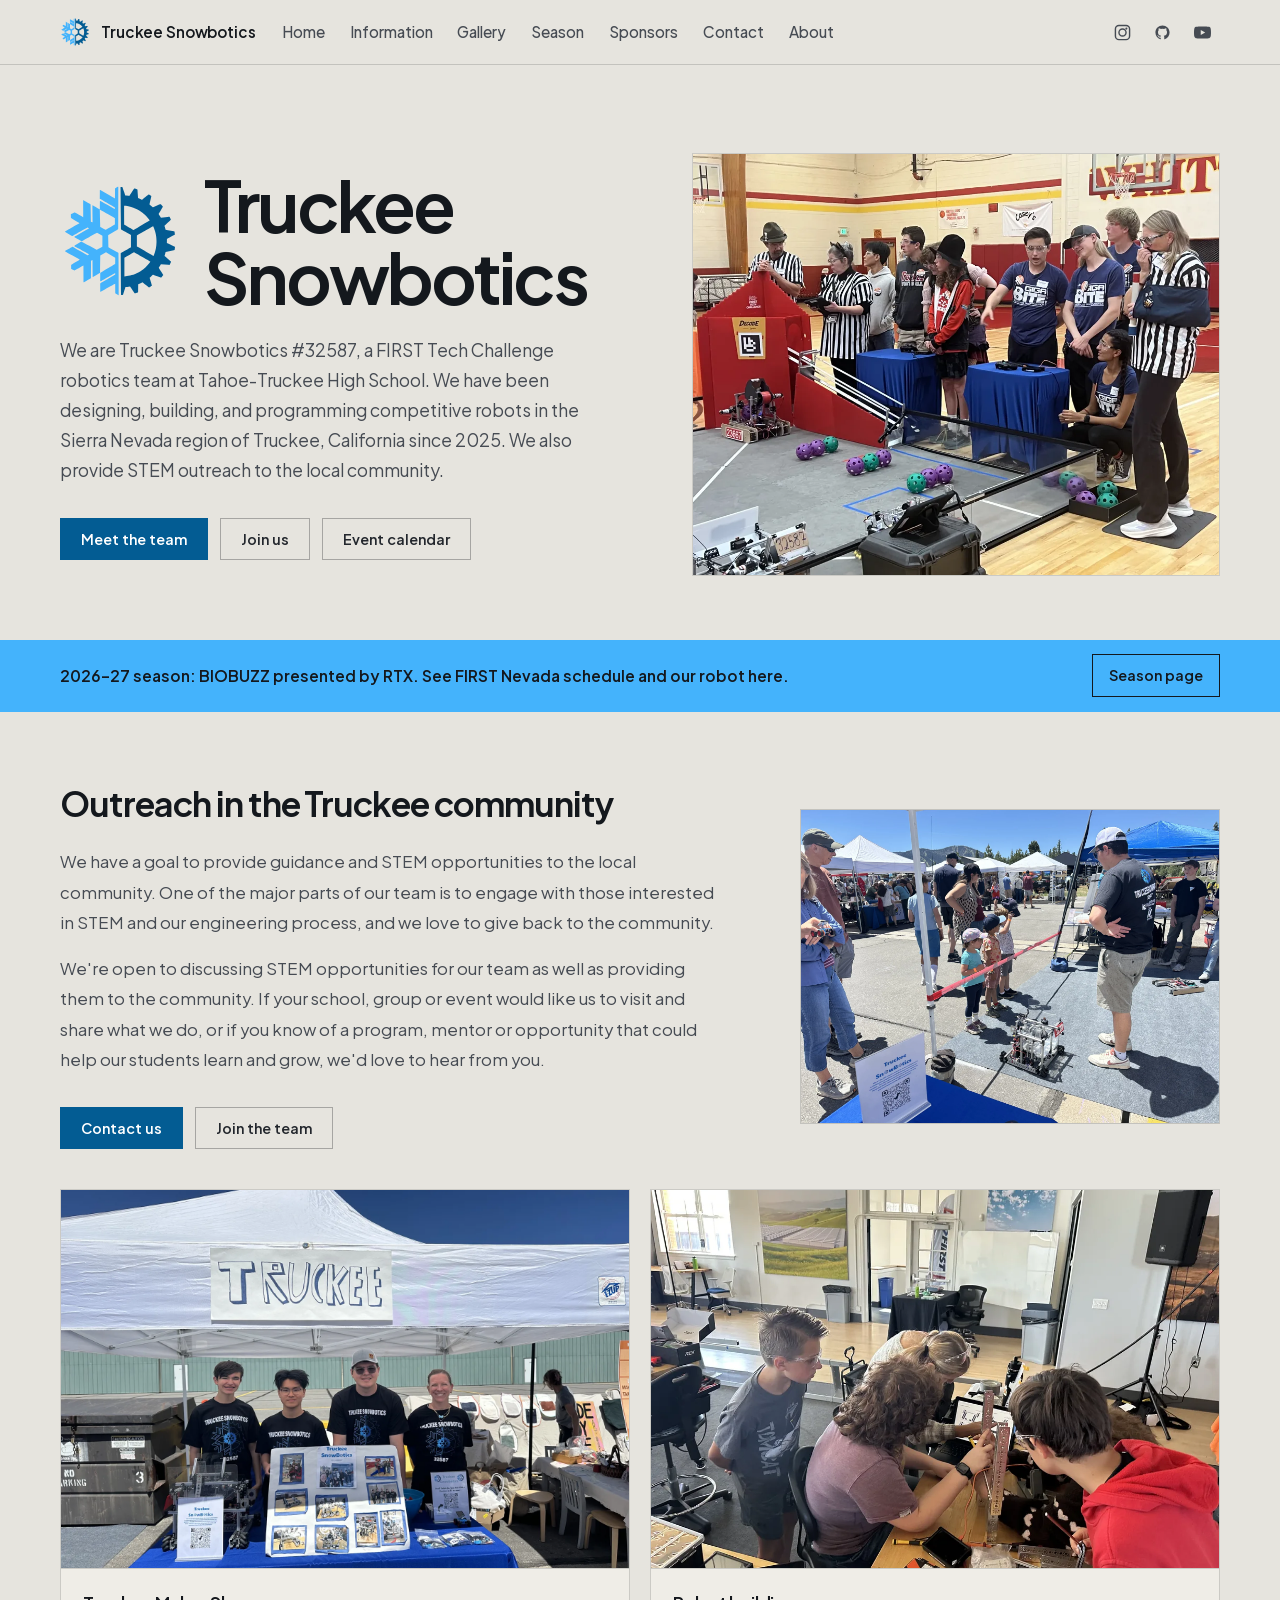
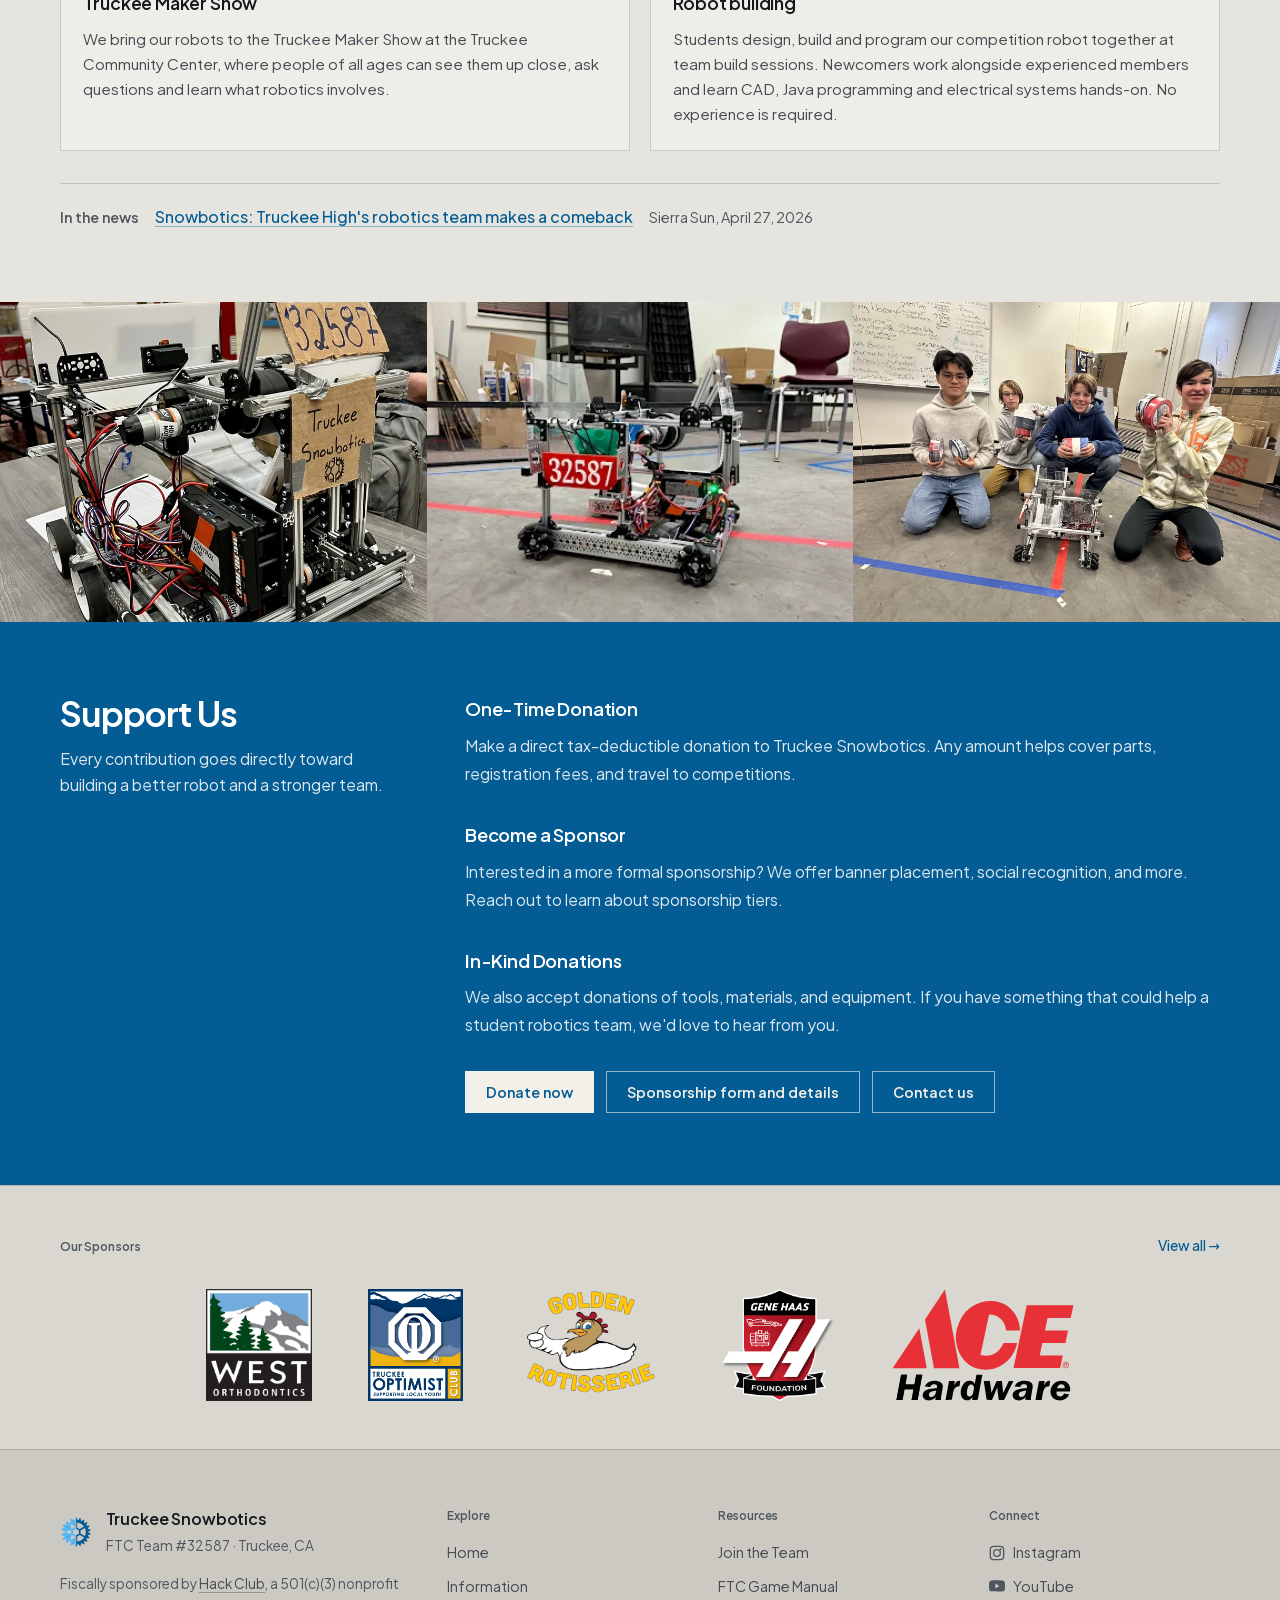
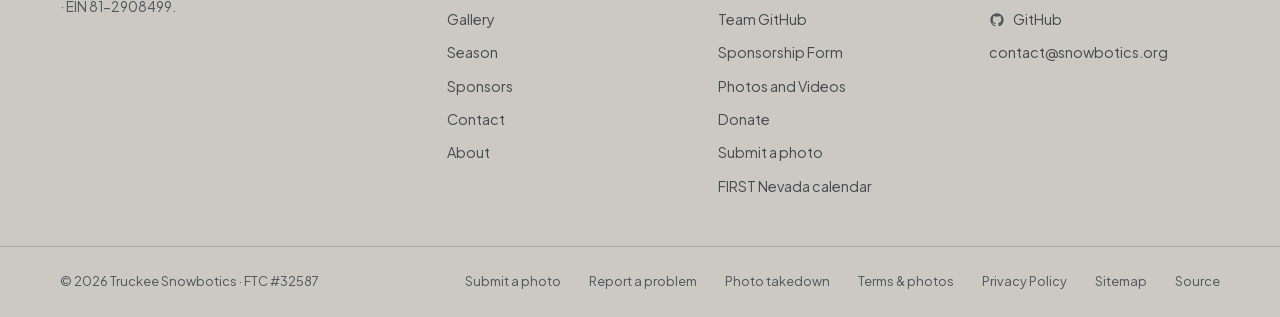
==== commit 6a44b51e: "Header: links fold into the hamburger as the window narrows; all fold at fewer than 3 Co-Authored-By" ====
--- a/index.html
+++ b/index.html
@@ -82,6 +82,16 @@
         <span>Truckee Snowbotics</span>
       </a>
 
+      <nav class="nav" id="main-nav" aria-label="Main">
+        <a href="/">Home</a>
+        <a href="/information/">Information</a>
+        <a href="/gallery/">Gallery</a>
+        <a href="/season/">Season</a>
+        <a href="/sponsors/">Sponsors</a>
+        <a href="/contact/">Contact</a>
+        <a href="/about/">About</a>
+      </nav>
+
       <div class="header-actions">
         <a href="#" data-link-key="instagram" target="_blank" rel="noopener" class="btn-icon" aria-label="Instagram">
           <svg width="17" height="17" viewBox="0 0 24 24" fill="none" stroke="currentColor" stroke-width="2" stroke-linecap="round" stroke-linejoin="round" aria-hidden="true">
--- a/assets/css/main.css
+++ b/assets/css/main.css
@@ -131,11 +131,27 @@
 }
 .header-brand img { flex-shrink: 0; width: 30px; height: 30px; }
 
+.nav { position: relative; display: flex; gap: .25rem; flex: 1; min-width: 0; overflow: hidden; align-self: stretch; }
+.nav a {
+  position: relative; flex-shrink: 0;
+  display: flex; align-items: center;
+  padding: 0 .65rem;
+  font-size: .95rem; font-weight: 500; color: var(--text-mid);
+  white-space: nowrap;
+}
+.nav a:hover { color: var(--heading); }
+.nav a.active { color: var(--heading); }
+.nav a.active::after {
+  content: ''; position: absolute; left: .75rem; right: .75rem; bottom: -1px;
+  height: 2px; background: var(--accent-2);
+}
+.nav a.in-menu { display: none; }
+
 .header-actions { display: flex; align-items: center; gap: .25rem; }
 .header-actions .hamburger { margin-left: .5rem; }
 
 .hamburger {
-  display: flex; flex-direction: column; justify-content: center;
+  display: none; flex-direction: column; justify-content: center;
   gap: 5px; width: 40px; height: 40px;
   background: none; border: 1px solid var(--border-h);
   border-radius: var(--r-sm); cursor: pointer; padding: 11px;
@@ -144,6 +160,7 @@
   display: block; height: 2px; background: var(--text-mid);
   border-radius: 0;
 }
+.hamburger.show { display: flex; }
 .hamburger.open span:nth-child(1) { transform: rotate(45deg) translate(5px, 5px); }
 .hamburger.open span:nth-child(2) { opacity: 0; }
 .hamburger.open span:nth-child(3) { transform: rotate(-45deg) translate(5px, -5px); }
@@ -171,6 +188,7 @@
   border-bottom: 1px solid var(--border);
 
 }
+.mobile-nav a.in-bar { display: none; }
 .mobile-nav a:hover, .mobile-nav a.active { color: var(--heading); }
 .mobile-nav a.active { font-weight: 600; }
 .mobile-nav-actions {
@@ -181,7 +199,6 @@
 .mobile-nav-actions a[data-link-key="join"] { color: var(--accent); font-weight: 600; }
 
 .header-inner { gap: 1rem; }
-.header-brand { margin-right: auto; }
 @media (max-width: 520px) {
   .header-actions .btn-icon { display: none; }
 }
@@ -746,16 +763,6 @@
 .alumni-role { color: var(--text-mid); }
 .alumni-role::before { content: "· "; }
 .alumni-bio { display: block; font-size: .9rem; color: var(--text-mid); line-height: 1.5; }
-details.alumni-all > summary { list-style: none; }
-details.alumni-all > summary::-webkit-details-marker { display: none; }
-.alumni-all > summary {
-  display: flex; align-items: center; justify-content: space-between; cursor: pointer;
-  padding: .75rem 1rem; background: var(--surface); border: 1px solid var(--border-h);
-  font-size: .9rem; font-weight: 600; color: var(--accent);
-}
-.alumni-all > summary::after { content: "▾"; font-size: .9rem; }
-.alumni-all[open] > summary::after { content: "▴"; }
-.alumni-all[open] > summary { margin-bottom: 1rem; }
 .alumni-more { margin-top: .5rem; }
 .alumni-more > summary { cursor: pointer; width: fit-content; padding: .5rem 0; font-size: .9rem; font-weight: 600; color: var(--accent); }
 .alumni-more > summary::after { content: " ▾"; }
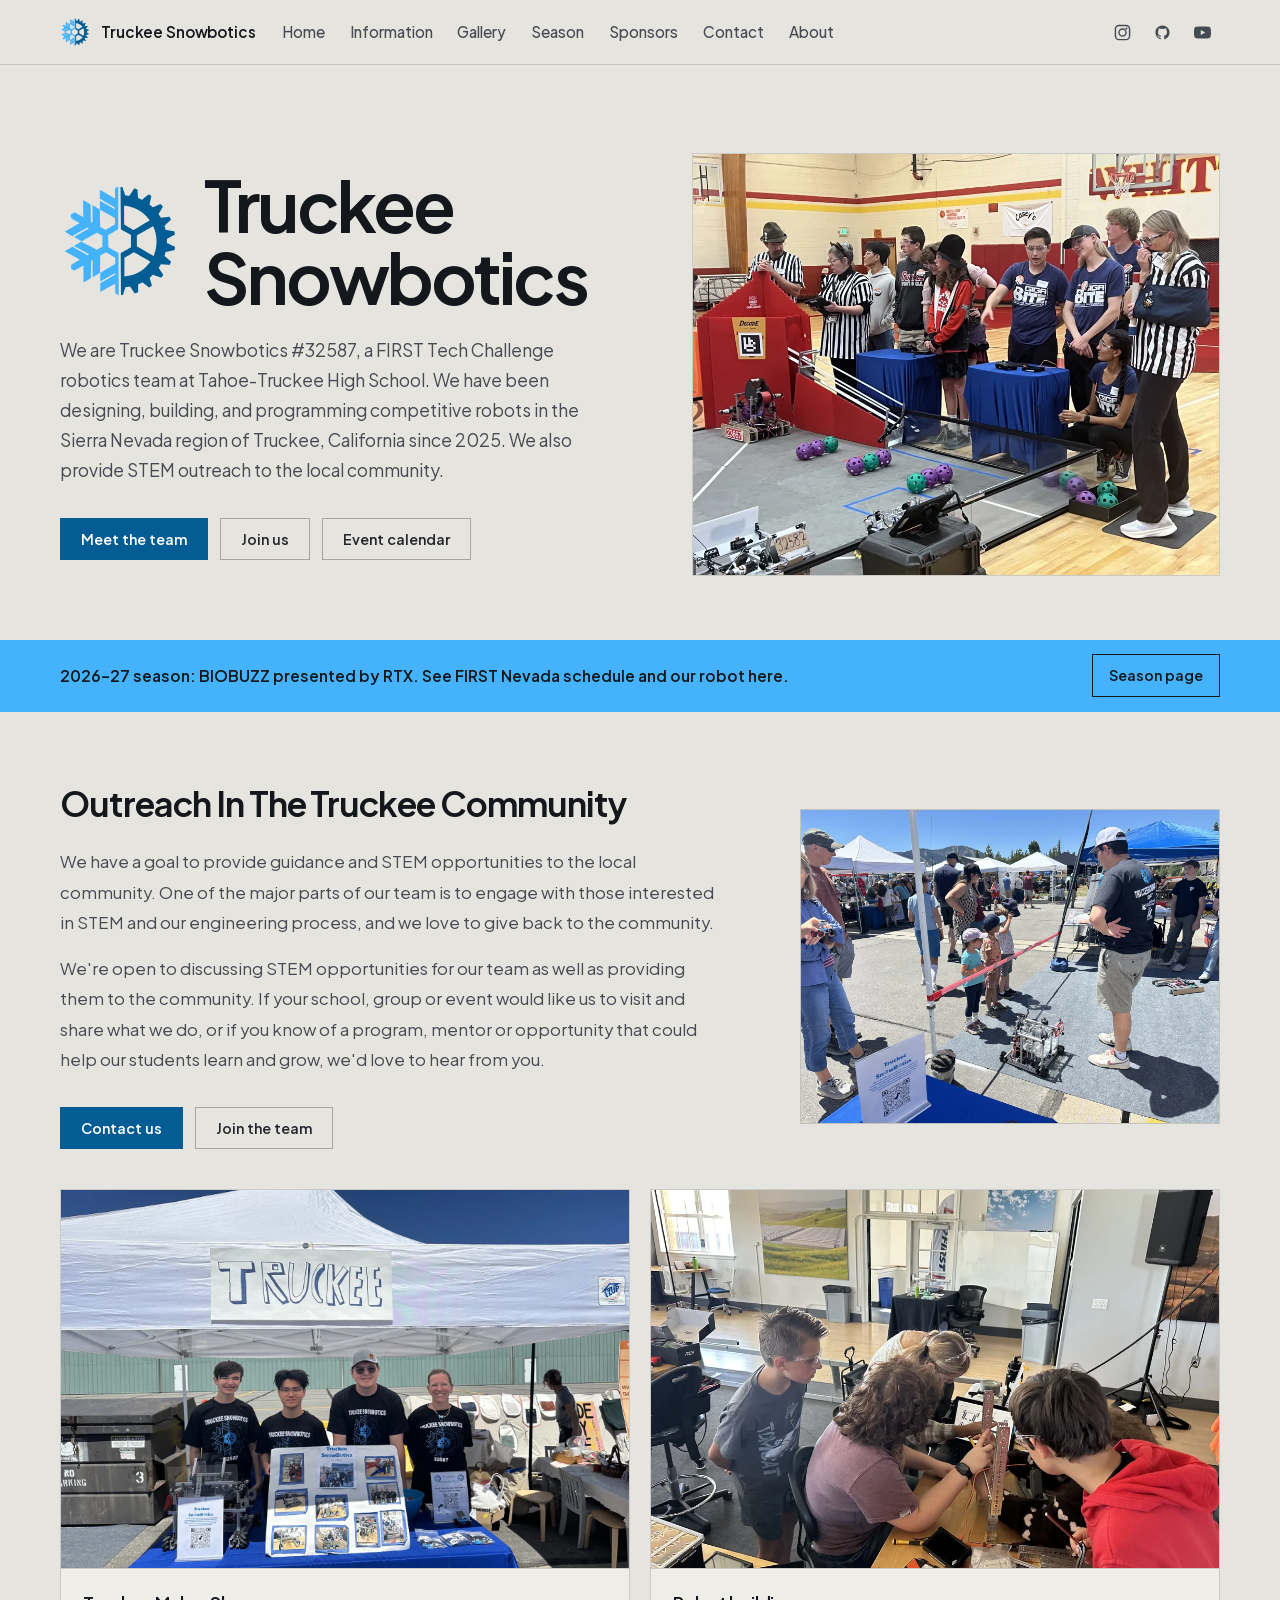
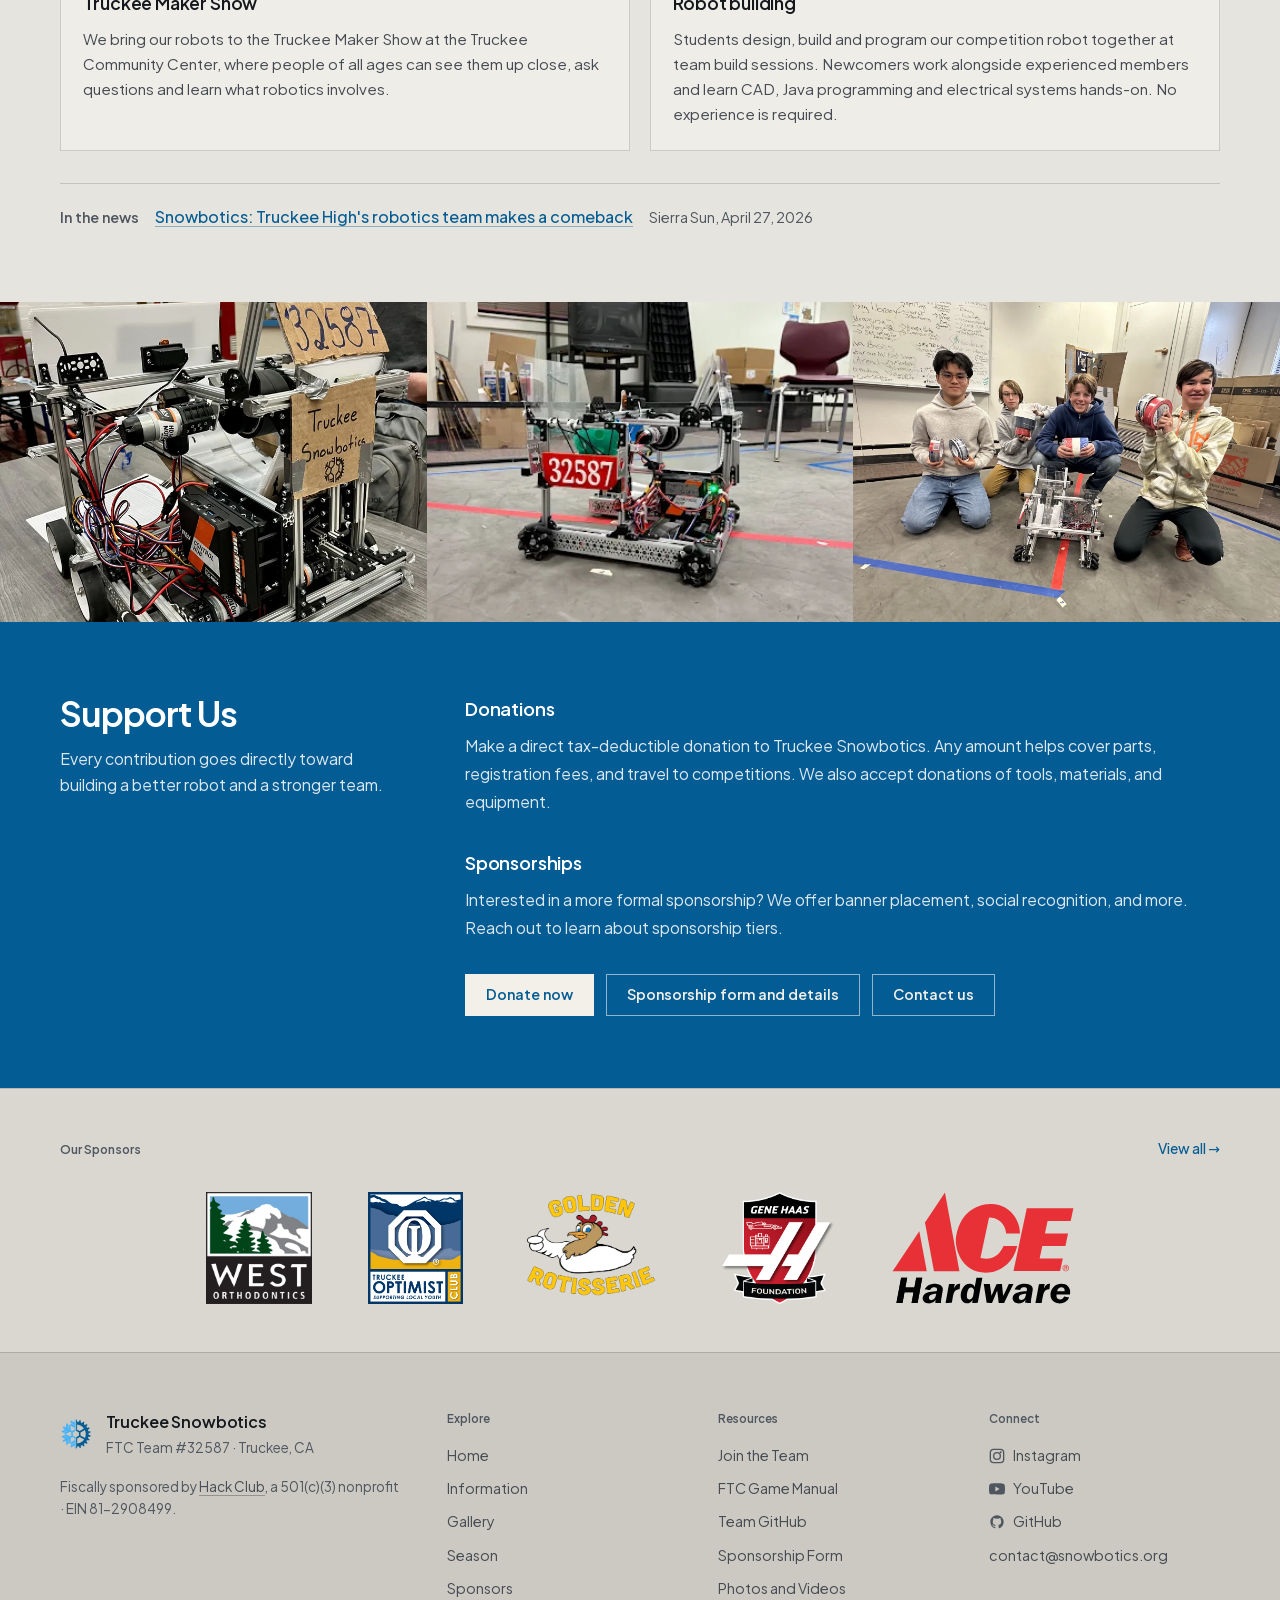
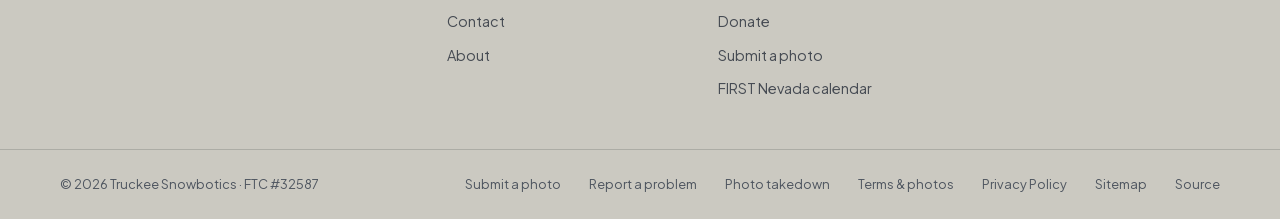
==== commit 74c9d5ce: "Support Us: merge into two items, donations and sponsorships Co-Authored-By: Claude Opus 5.5 <norepl" ====
--- a/index.html
+++ b/index.html
@@ -184,7 +184,7 @@
         <div class="about-split">
           <div class="about-split__text">
             <div class="section-header">
-              <h2>Outreach in the Truckee community</h2>
+              <h2>Outreach In The Truckee Community</h2>
             </div>
             <p class="about-body">We have a goal to provide guidance and STEM opportunities to the local community. One of the major parts of our team is to engage with those interested in STEM and our engineering process, and we love to give back to the community.</p>
             <p class="about-body">We're open to discussing STEM opportunities for our team as well as providing them to the community. If your school, group or event would like us to visit and share what we do, or if you know of a program, mentor or opportunity that could help our students learn and grow, we'd love to hear from you.</p>
@@ -237,16 +237,12 @@
         </div>
         <div class="info-text">
           <div class="info-item">
-            <h3 class="info-item-title">One-Time Donation</h3>
-            <p>Make a direct tax-deductible donation to Truckee Snowbotics. Any amount helps cover parts, registration fees, and travel to competitions.</p>
+            <h3 class="info-item-title">Donations</h3>
+            <p>Make a direct tax-deductible donation to Truckee Snowbotics. Any amount helps cover parts, registration fees, and travel to competitions. We also accept donations of tools, materials, and equipment.</p>
           </div>
           <div class="info-item">
-            <h3 class="info-item-title">Become a Sponsor</h3>
+            <h3 class="info-item-title">Sponsorships</h3>
             <p>Interested in a more formal sponsorship? We offer banner placement, social recognition, and more. Reach out to learn about sponsorship tiers.</p>
-          </div>
-          <div class="info-item">
-            <h3 class="info-item-title">In-Kind Donations</h3>
-            <p>We also accept donations of tools, materials, and equipment. If you have something that could help a student robotics team, we'd love to hear from you.</p>
           </div>
         </div>
         <div class="btn-row">
--- a/assets/css/main.css
+++ b/assets/css/main.css
@@ -700,6 +700,21 @@
   color: var(--heading);
 }
 .page-hero p { max-width: var(--max); margin: 0 auto; font-size: 1rem; color: var(--text-mid); }
+
+/* Season page banner */
+.season-hero { padding: clamp(2.5rem, 6vw, 4rem) var(--gutter); }
+.season-hero-inner {
+  max-width: var(--max); margin: 0 auto;
+  display: grid; grid-template-columns: minmax(0, 1.2fr) minmax(0, 1fr); gap: 2rem clamp(2rem, 6vw, 5rem); align-items: end;
+}
+.season-hero h1 { font-size: clamp(2.2rem, 5.5vw, 3.6rem); font-weight: 650; letter-spacing: -.035em; line-height: 1.05; color: var(--heading); }
+.season-hero-game { margin-top: .6rem; font-size: clamp(1.15rem, 2.4vw, 1.5rem); font-weight: 600; color: var(--accent-2); }
+.season-hero-main p:last-child { margin-top: 1rem; color: var(--text-mid); }
+.season-hero-facts div { padding: .8rem 0; border-top: 1px solid var(--border-h); display: flex; justify-content: space-between; gap: 1.5rem; flex-wrap: wrap; }
+.season-hero-facts div:last-child { border-bottom: 1px solid var(--border-h); }
+.season-hero-facts dt { color: var(--text-mid); }
+.season-hero-facts dd { color: var(--heading); font-weight: 600; text-align: right; }
+@media (max-width: 800px) { .season-hero-inner { grid-template-columns: 1fr; } }
 
 /* ── Prose content sections ──────────────────── */
 .content-section { max-width: 720px; margin: 0 auto; padding: 2rem var(--gutter) 4rem; }
@@ -785,78 +800,9 @@
 
 }
 
-/* ── Regional calendar (Season page) ── */
-.cal-list { list-style: none; border-top: 1px solid var(--border); }
-.cal-item { display: grid; grid-template-columns: 4.5rem 1fr; gap: 1.25rem; padding: 1.1rem 0; border-bottom: 1px solid var(--border); }
-.cal-date {
-  display: flex; flex-direction: column; align-items: center; justify-content: center;
-  align-self: start; padding: .5rem 0; background: var(--surface); border: 1px solid var(--border-h); line-height: 1.1;
-}
-.cal-month { font-size: .85rem; font-weight: 600; color: var(--accent); }
-.cal-day { font-size: 1.5rem; font-weight: 600; color: var(--heading); }
-.cal-title { font-size: 1.05rem; font-weight: 600; color: var(--heading); letter-spacing: -.01em; }
-.cal-meta { font-size: .9rem; color: var(--text-dim); margin-top: .15rem; }
-.cal-where { font-size: .9rem; color: var(--text-mid); margin-top: .15rem; }
-.cal-venue { color: var(--text); font-weight: 500; }
-.cal-empty { color: var(--text-mid); }
+/* ── Calendar (Season page): embedded Google Calendar ── */
+.gcal { display: block; width: 100%; border: 1px solid var(--border-h); background: #fff; }
 .cal-links { display: flex; flex-wrap: wrap; gap: .6rem 1.75rem; margin-top: 1.5rem; }
-
-/* Month grid (drawn by main.js; hidden on phones and without JS, where the list shows) */
-.mcal { position: relative; margin-bottom: 1rem; }
-.mcal-bar { display: flex; align-items: center; justify-content: space-between; gap: 1rem; margin-bottom: 1rem; }
-.mcal-title { font-size: 1.35rem; font-weight: 600; color: var(--heading); letter-spacing: -.01em; }
-.mcal-nav { display: flex; gap: .5rem; }
-.mcal-btn {
-  background: transparent; color: var(--text); border: 1px solid var(--border-h);
-  min-width: 2.5rem; height: 2.5rem; padding: 0 .9rem; font-size: 1rem; font-weight: 500; cursor: pointer;
-}
-.mcal-btn:hover:not(:disabled) { border-color: var(--accent); }
-.mcal-btn:disabled { opacity: .4; cursor: default; }
-.mcal-table { width: 100%; border-collapse: collapse; table-layout: fixed; border: 1px solid var(--border-h); }
-.mcal-table th {
-  padding: .6rem 0; font-size: .85rem; font-weight: 600;
-  color: var(--text-dim); background: var(--surface); border-bottom: 1px solid var(--border-h);
-}
-.mcal-cell { height: 7.5rem; vertical-align: top; padding: .4rem; border: 1px solid var(--border); background: var(--bg); }
-.mcal-cell--out { background: transparent; }
-.mcal-cell--out .mcal-num { color: var(--text-dim); opacity: .6; }
-.mcal-num { display: inline-block; min-width: 1.6rem; padding: .1rem .3rem; text-align: center; font-size: .85rem; font-weight: 500; color: var(--text-mid); }
-.mcal-cell--today .mcal-num { background: var(--accent); color: var(--bg); font-weight: 700; }
-.mcal-evs { list-style: none; display: flex; flex-direction: column; gap: .25rem; margin-top: .3rem; }
-.mcal-ev { font-size: .75rem; line-height: 1.3; padding: .2rem .4rem; color: var(--text); overflow-wrap: anywhere; }
-.mcal-ev--comp { background: var(--accent-soft); border-left: 2px solid var(--accent-2); }
-.mcal-ev--misc { background: var(--soft-fill); border-left: 2px solid var(--text-dim); }
-.mcal-time { color: var(--text-dim); font-weight: 500; }
-.sr-only { position: absolute; width: 1px; height: 1px; overflow: hidden; clip: rect(0 0 0 0); white-space: nowrap; }
-@media (min-width: 701px) { .has-grid .cal-list-wrap { display: none; } }
-@media (max-width: 700px) { .mcal { display: none; } }
-
-/* "More events" dropdown under the list */
-.cal-more { margin-top: 1.5rem; }
-.cal-more > summary {
-  list-style: none; cursor: pointer; width: fit-content;
-  padding: .7rem 1.4rem; border: 1px solid var(--border-h); color: var(--text);
-  font-size: .9rem; font-weight: 500; display: flex; align-items: center; gap: .6rem;
-}
-.cal-more > summary::-webkit-details-marker { display: none; }
-.cal-more > summary::after { content: "▾"; color: var(--accent); }
-.cal-more[open] > summary::after { content: "▴"; }
-.cal-more > summary:hover { border-color: var(--accent); }
-.cal-more[open] > summary { margin-bottom: 1.25rem; }
-.cal-list--more { margin-top: 0; }
-.mcal-ev { cursor: pointer; }
-.mcal-ev:focus-visible { outline: 2px solid var(--accent); outline-offset: 1px; }
-.mcal-pop {
-  position: absolute; z-index: 5; width: min(300px, 100%); pointer-events: none;
-  background: var(--surface-2); border: 1px solid var(--border-h); border-left-width: 3px;
-  padding: .85rem 1rem; box-shadow: var(--shadow);
-}
-.mcal-pop--comp { border-left-color: var(--accent-2); }
-.mcal-pop--misc { border-left-color: var(--text-dim); }
-.mcal-pop-title { font-size: 1rem; font-weight: 600; color: var(--heading); line-height: 1.35; }
-.mcal-pop-when { font-size: .85rem; color: var(--text-mid); margin-top: .35rem; }
-.mcal-pop-where { font-size: .85rem; color: var(--text-mid); margin-top: .6rem; line-height: 1.5; }
-.mcal-pop-where strong { color: var(--text); font-weight: 500; }
 
 /* Row of buttons under a section's content */
 .btn-row { display: flex; flex-wrap: wrap; gap: .75rem; margin-top: 2rem; }
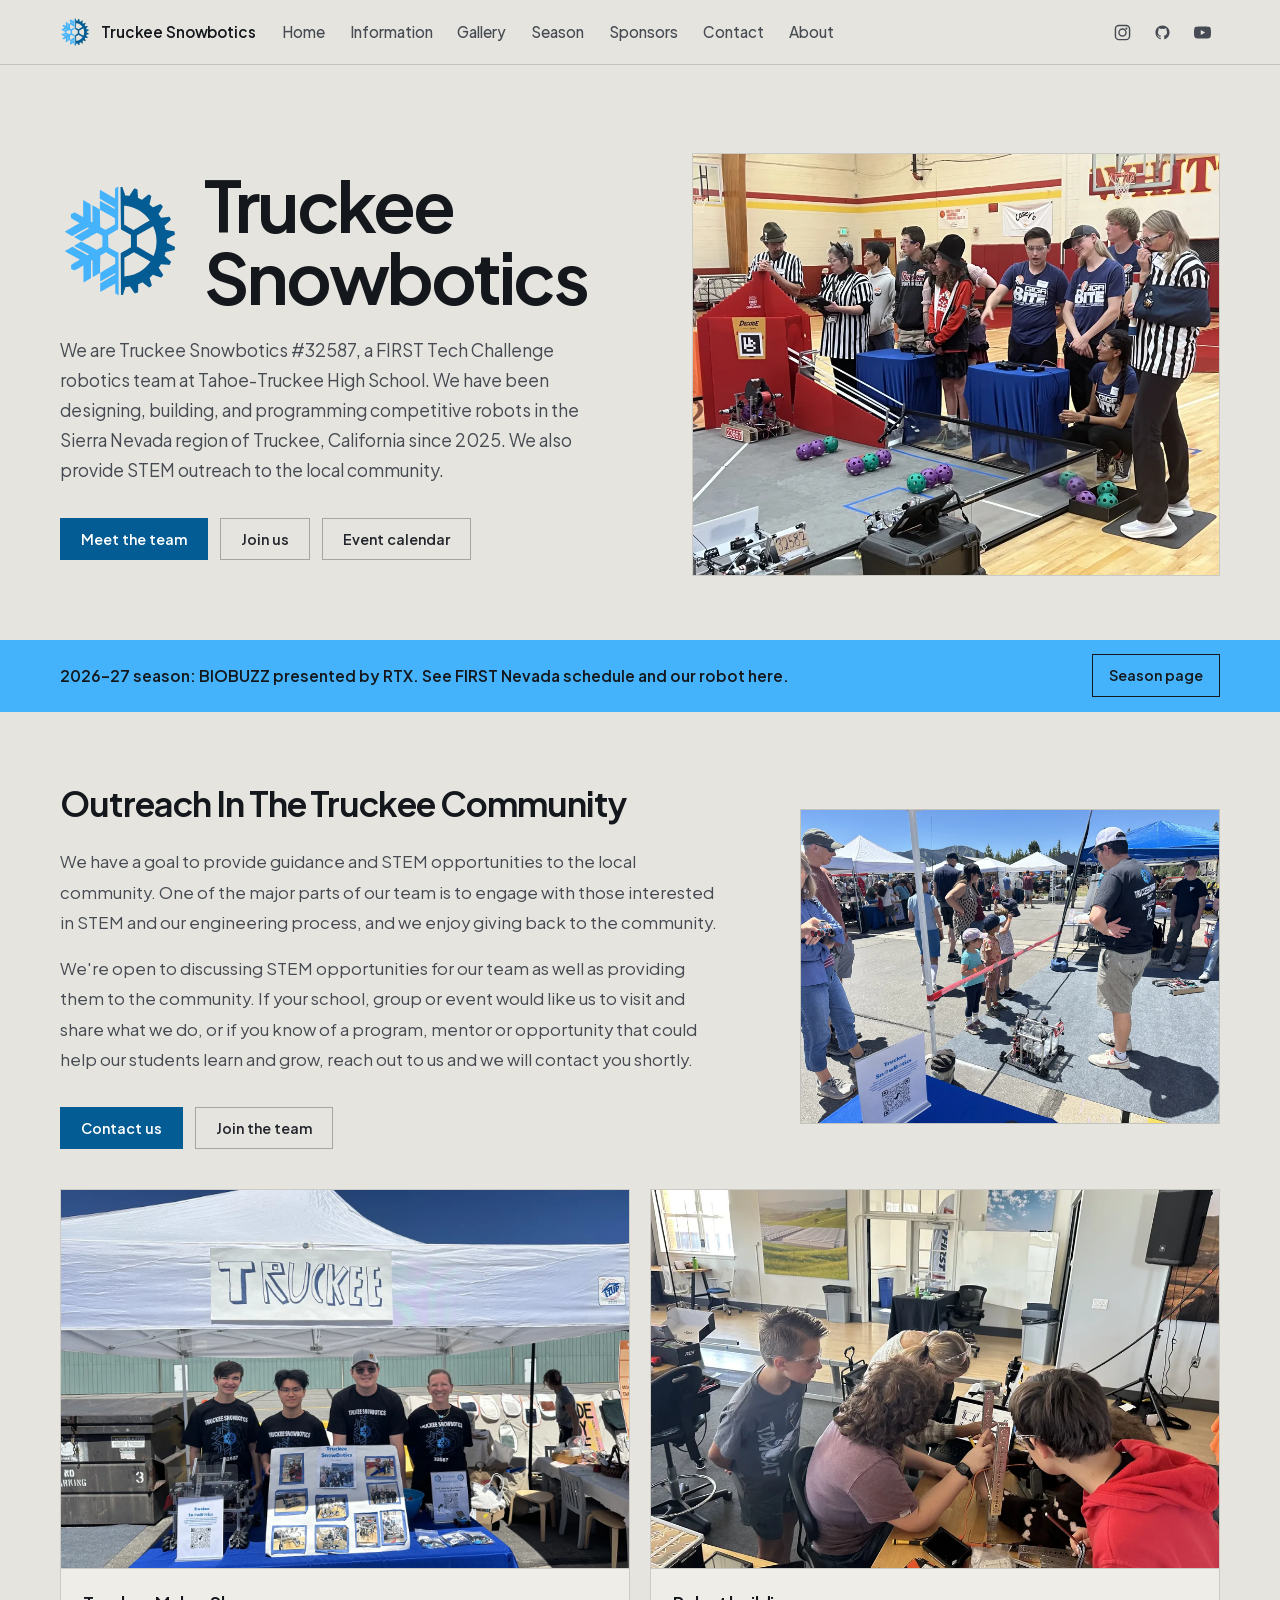
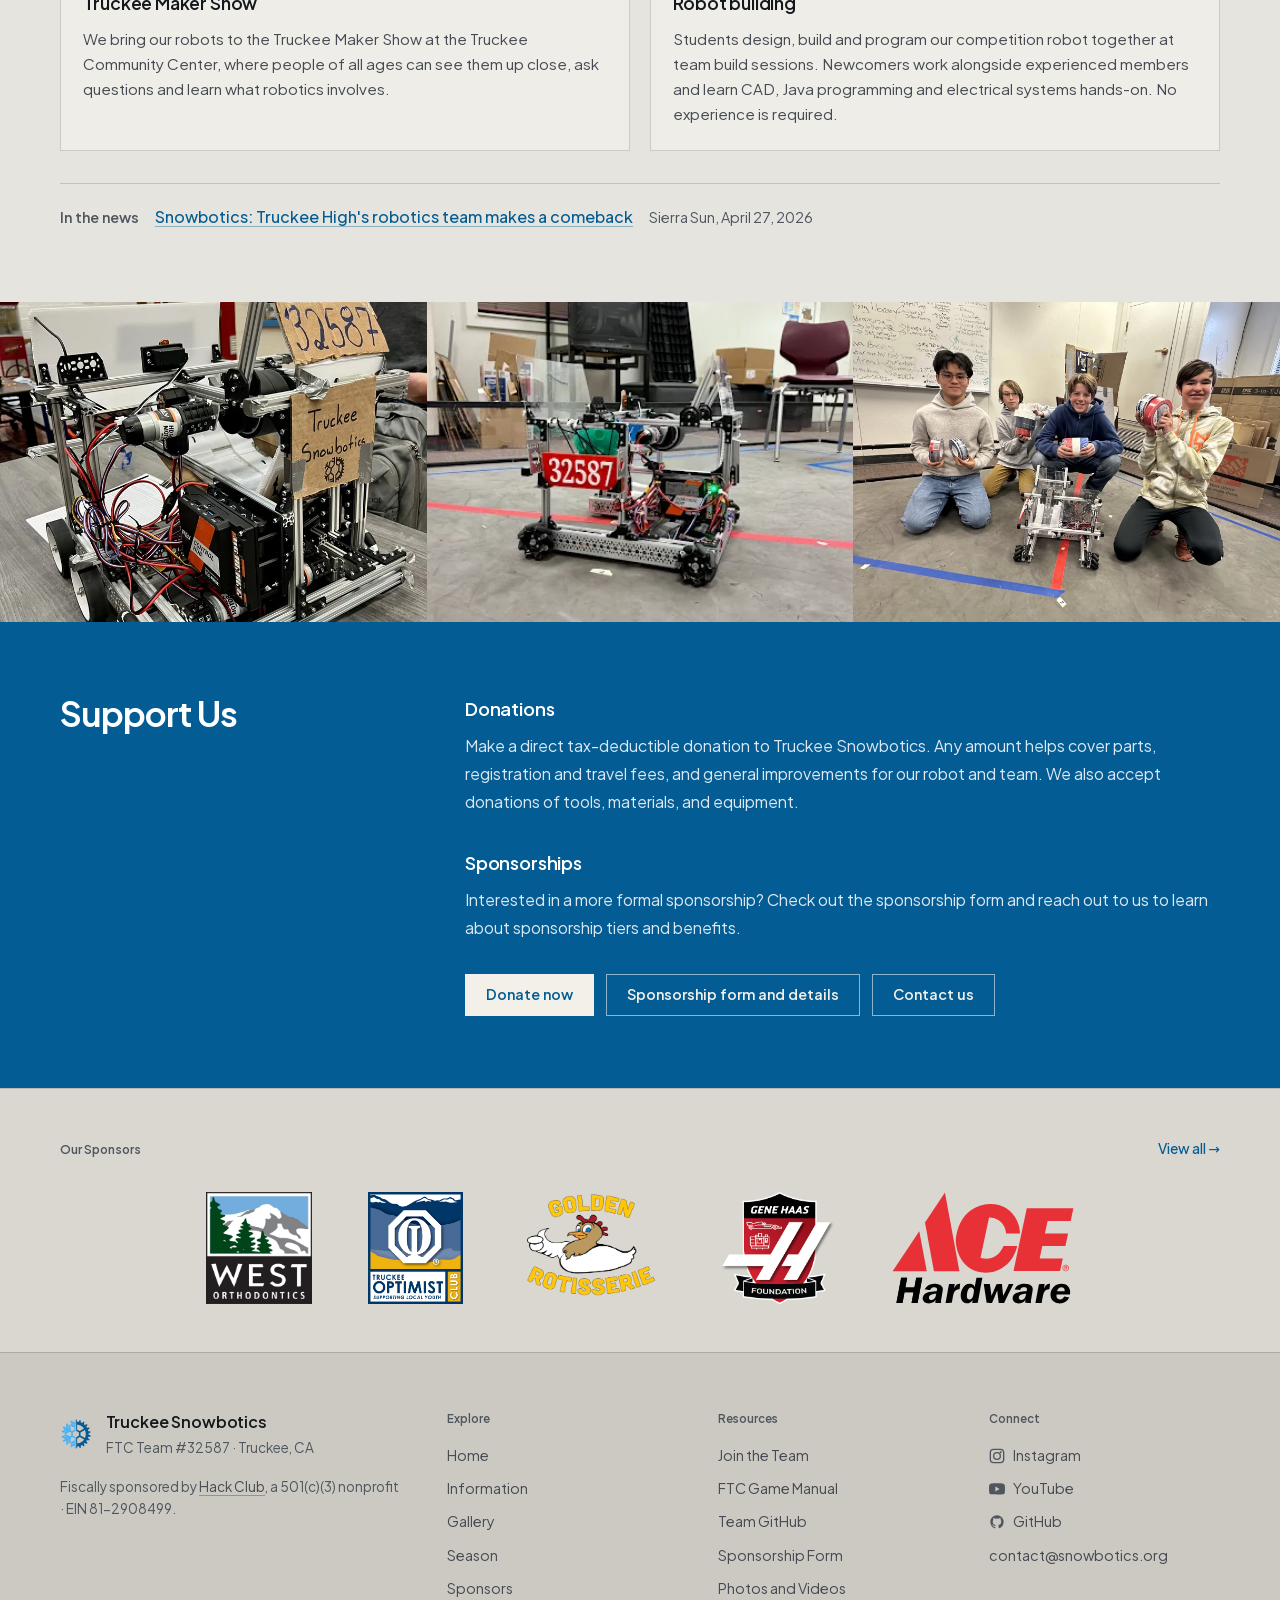
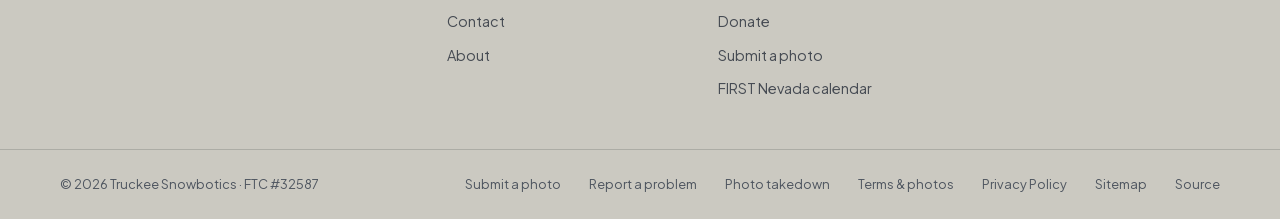
==== commit e1a21fc8: "updates" ====
--- a/index.html
+++ b/index.html
@@ -186,8 +186,8 @@
             <div class="section-header">
               <h2>Outreach In The Truckee Community</h2>
             </div>
-            <p class="about-body">We have a goal to provide guidance and STEM opportunities to the local community. One of the major parts of our team is to engage with those interested in STEM and our engineering process, and we love to give back to the community.</p>
-            <p class="about-body">We're open to discussing STEM opportunities for our team as well as providing them to the community. If your school, group or event would like us to visit and share what we do, or if you know of a program, mentor or opportunity that could help our students learn and grow, we'd love to hear from you.</p>
+            <p class="about-body">We have a goal to provide guidance and STEM opportunities to the local community. One of the major parts of our team is to engage with those interested in STEM and our engineering process, and we enjoy giving back to the community.</p>
+            <p class="about-body">We're open to discussing STEM opportunities for our team as well as providing them to the community. If your school, group or event would like us to visit and share what we do, or if you know of a program, mentor or opportunity that could help our students learn and grow, reach out to us and we will contact you shortly.</p>
             <div class="btn-row">
               <a href="/contact/" class="btn-primary">Contact us</a>
               <a href="#" data-link-key="join" class="btn-outline" target="_blank" rel="noopener">Join the team</a>
@@ -229,20 +229,20 @@
     </div>
 
     <!-- ── DONATE ────────────────────────────── -->
+    <!-- @partial support -->
     <section class="section section--split section--blue" id="donate">
       <div class="section-inner">
         <div class="section-header">
           <h2>Support Us</h2>
-          <p>Every contribution goes directly toward building a better robot and a stronger team.</p>
         </div>
         <div class="info-text">
           <div class="info-item">
             <h3 class="info-item-title">Donations</h3>
-            <p>Make a direct tax-deductible donation to Truckee Snowbotics. Any amount helps cover parts, registration fees, and travel to competitions. We also accept donations of tools, materials, and equipment.</p>
+            <p>Make a direct tax-deductible donation to Truckee Snowbotics. Any amount helps cover parts, registration and travel fees, and general improvements for our robot and team. We also accept donations of tools, materials, and equipment.</p>
           </div>
           <div class="info-item">
             <h3 class="info-item-title">Sponsorships</h3>
-            <p>Interested in a more formal sponsorship? We offer banner placement, social recognition, and more. Reach out to learn about sponsorship tiers.</p>
+            <p>Interested in a more formal sponsorship? Check out the sponsorship form and reach out to us to learn about sponsorship tiers and benefits.</p>
           </div>
         </div>
         <div class="btn-row">
@@ -252,6 +252,7 @@
         </div>
       </div>
     </section>
+    <!-- @endpartial support -->
 
   </main>
 
--- a/assets/css/main.css
+++ b/assets/css/main.css
@@ -62,10 +62,6 @@
   --text: #e9e7e3; --text-mid: #b4b2ad; --heading: #f7f5f1; --surface-2: #282b2f;
   --border-h: rgba(255,255,255,.2); --chip-bg: rgba(19,20,22,.92);
 }
-.sponsor-tier-badge--platinum { color: #4a5668; border-color: rgba(74,86,104,.45); }
-.sponsor-tier-badge--gold     { color: #8a6410; border-color: rgba(138,100,16,.45); }
-.sponsor-tier-badge--silver   { color: #5d6877; border-color: rgba(93,104,119,.45); }
-.sponsor-tier-badge--bronze   { color: #8f5a2c; border-color: rgba(143,90,44,.45); }
 
 /* ── Reset ──────────────────────────────────── */
 *, *::before, *::after { box-sizing: border-box; margin: 0; padding: 0; }
@@ -433,22 +429,7 @@
 .link-card-label::after { content: '↗'; font-size: .85rem; color: var(--accent); }
 
 /* ── Sponsors ────────────────────────────────── */
-.sponsor-grid { display: flex; flex-direction: column; gap: 3rem; }
-.sponsor-tier { display: flex; flex-direction: column; gap: 1.25rem; }
-.sponsor-tier-header { display: flex; align-items: center; gap: 1rem; width: 100%; min-width: 0; }
-.sponsor-tier-line { flex: 1; height: 1px; background: var(--border); }
-.sponsor-tier-badge {
-  font-family: var(--mono); font-size: .7rem; font-weight: 600;
- 
-  padding: .3rem .75rem; border-radius: 0; white-space: nowrap;
-  border: 1px solid var(--border-h); color: var(--text-mid);
-}
-.sponsor-tier-badge--platinum { color: #dfe4ec; border-color: rgba(223,228,236,.4); }
-.sponsor-tier-badge--gold     { color: #e6bd5a; border-color: rgba(230,189,90,.4); }
-.sponsor-tier-badge--silver   { color: #b9c2cf; border-color: rgba(185,194,207,.35); }
-.sponsor-tier-badge--bronze   { color: #cf9467; border-color: rgba(207,148,103,.4); }
-
-.sponsor-tier-grid {
+.sponsor-grid {
   display: flex; flex-wrap: wrap; align-items: center; justify-content: center;
   gap: 2.5rem 4rem; padding: .5rem 0;
 }
@@ -518,7 +499,7 @@
 @media (max-width: 600px) {
   :root { --sponsor-bar-h: 80px; --sponsor-logo-h: 110px; }
   .sponsor-bar { padding-block: 2.25rem; }
-  .sponsor-tier-grid, .sponsor-bar-logos { gap: 1.5rem 2.5rem; }
+  .sponsor-grid, .sponsor-bar-logos { gap: 1.5rem 2.5rem; }
 }
 
 /* ── Contact ─────────────────────────────────── */
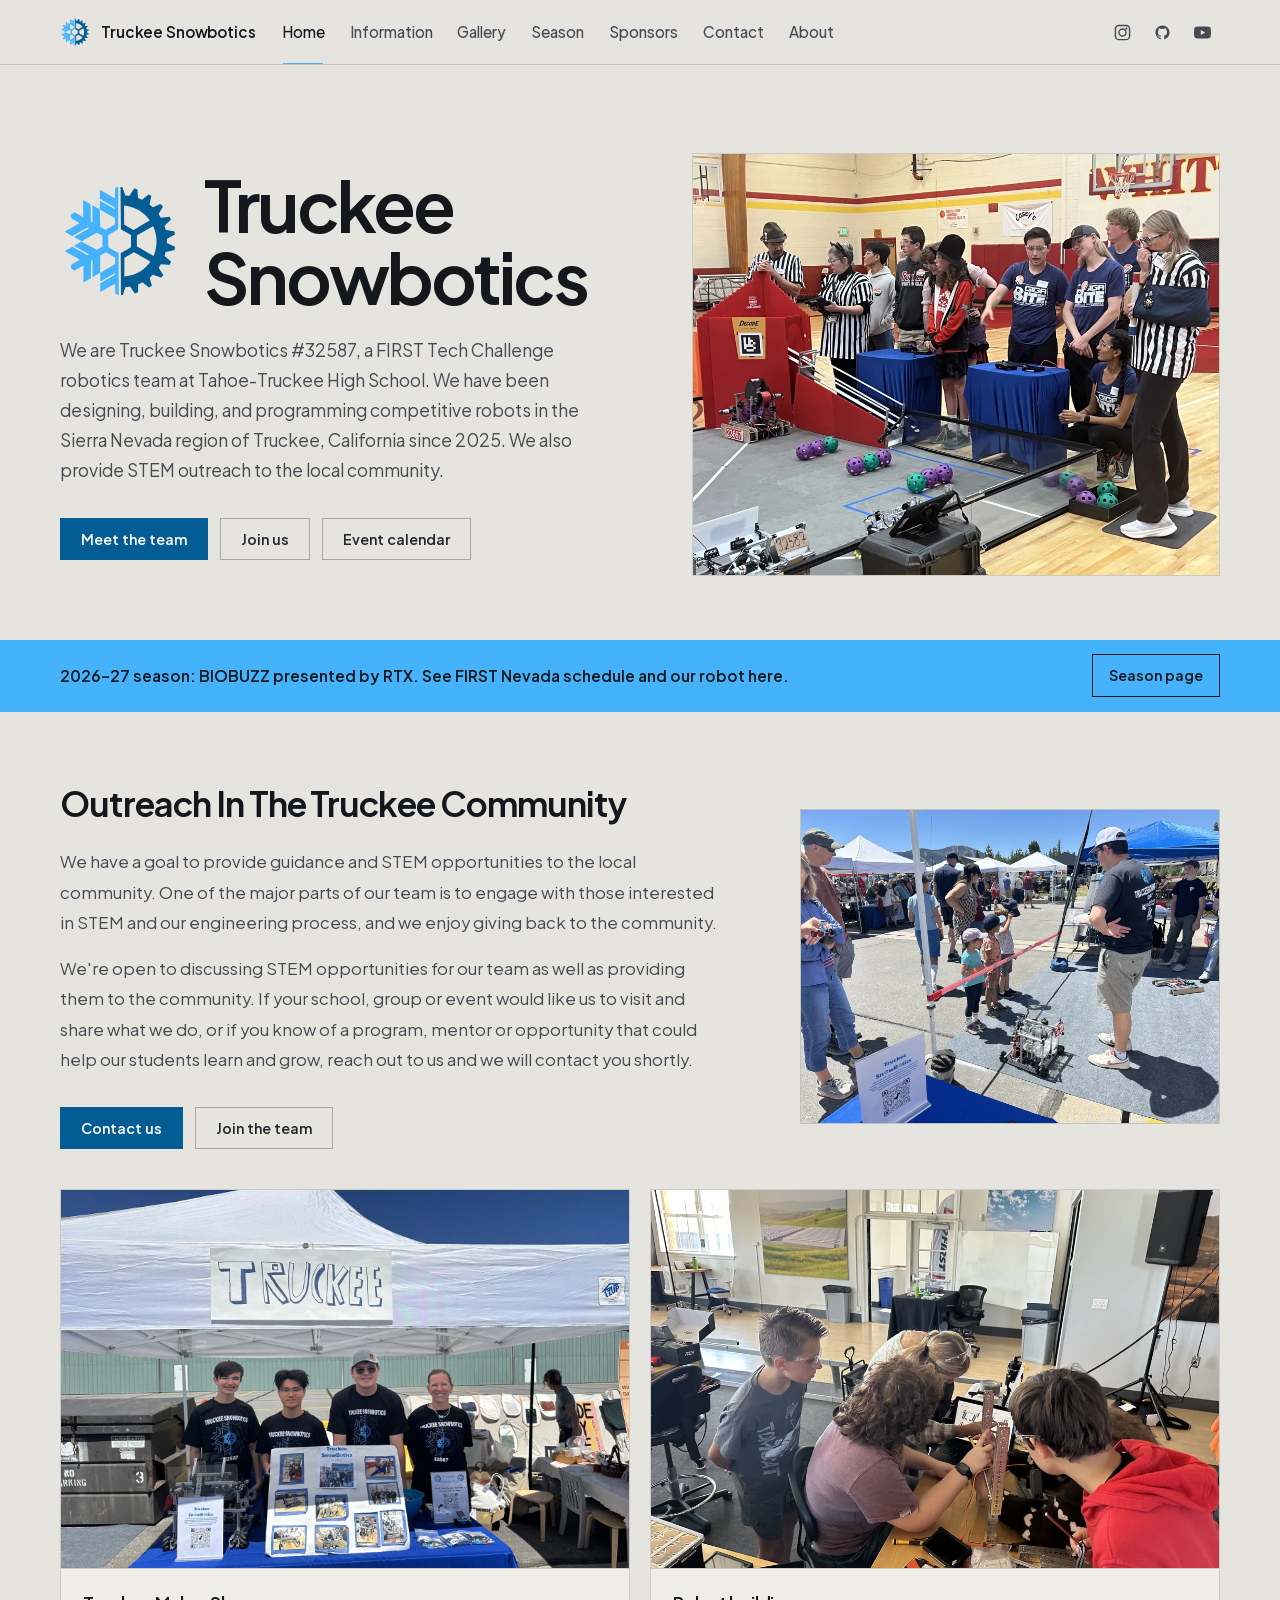
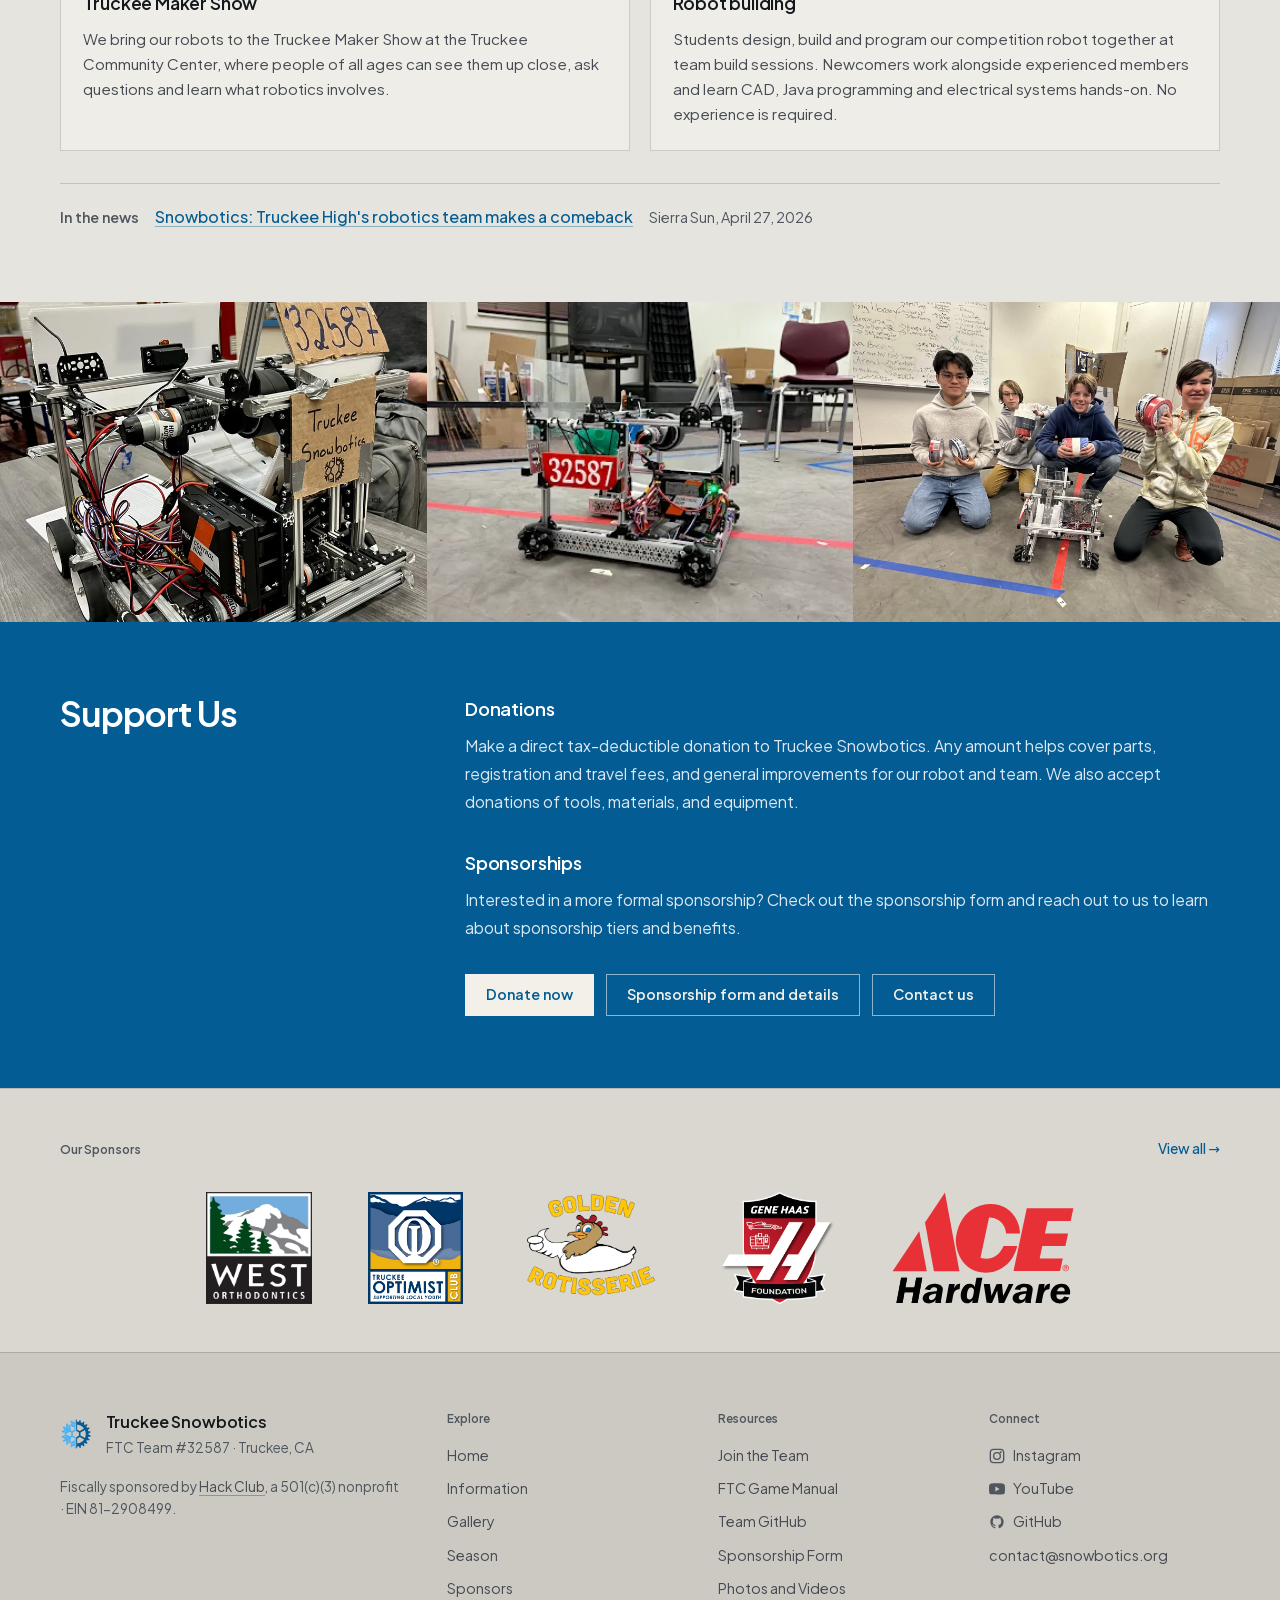
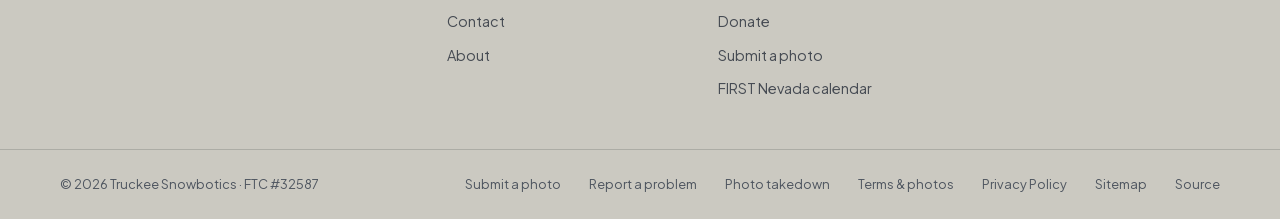
==== commit 0fbc9334: "Pages work without JavaScript; equal sponsors; contact form spam trap - Build writes sponsors (grid " ====
--- a/index.html
+++ b/index.html
@@ -83,7 +83,7 @@
       </a>
 
       <nav class="nav" id="main-nav" aria-label="Main">
-        <a href="/">Home</a>
+        <a href="/" class="active" aria-current="page">Home</a>
         <a href="/information/">Information</a>
         <a href="/gallery/">Gallery</a>
         <a href="/season/">Season</a>
@@ -120,7 +120,7 @@
 
   <!-- Mobile nav drawer -->
   <div class="mobile-nav" id="mobile-nav" aria-hidden="true">
-    <a href="/">Home</a>
+    <a href="/" class="active" aria-current="page">Home</a>
     <a href="/information/">Information</a>
     <a href="/gallery/">Gallery</a>
     <a href="/season/">Season</a>
@@ -259,7 +259,15 @@
   <!-- ── SPONSOR BAR ───────────────────────────── -->
   <div class="sponsor-bar">
     <span class="sponsor-bar-label">Our Sponsors</span>
-    <div class="sponsor-bar-logos" id="sponsor-bar-logos"></div>
+    <div class="sponsor-bar-logos" id="sponsor-bar-logos">
+      <!-- @sponsorbar -->
+      <a class="sponsor-bar-logo" href="https://www.drwestortho.com/" target="_blank" rel="noopener noreferrer"><img src="/images/sponsors/west-orthodontics.jpg" alt="West Orthodontics banner" loading="lazy" decoding="async" /></a>
+      <a class="sponsor-bar-logo" href="https://www.truckeeoptimistclub.com/" target="_blank" rel="noopener noreferrer"><img src="/images/sponsors/truckee-optimist-club.png" alt="Truckee Optimist Club banner" loading="lazy" decoding="async" /></a>
+      <a class="sponsor-bar-logo" href="https://goldenrotisserieinc.com/" target="_blank" rel="noopener noreferrer"><img src="/images/sponsors/golden-rotisserie.png" alt="Golden Rotisserie banner" loading="lazy" decoding="async" /></a>
+      <a class="sponsor-bar-logo" href="https://www.ghaasfoundation.org/" target="_blank" rel="noopener noreferrer"><img src="/images/sponsors/gene-haas-foundation.avif" alt="Gene Haas Foundation banner" loading="lazy" decoding="async" /></a>
+      <a class="sponsor-bar-logo" href="https://www.acehardware.com/" target="_blank" rel="noopener noreferrer"><img src="/images/sponsors/ace-hardware.svg" alt="Ace Hardware banner" loading="lazy" decoding="async" /></a>
+      <!-- @endsponsorbar -->
+    </div>
     <a href="/sponsors/" class="sponsor-bar-link">View all →</a>
   </div>
 
@@ -297,13 +305,18 @@
 
       <div class="footer-col">
         <h2>Resources</h2>
-        <!-- Replaced at runtime with every "listed" entry in links.json; the
-             links below are the fallback for visitors without JavaScript. -->
+        <!-- Every "listed" entry in links.json (written by scripts/build_links.py) -->
         <div class="footer-list" id="footer-links-list">
-          <a href="#" data-link-key="join" target="_blank" rel="noopener">Join the Team</a>
-          <a href="#" data-link-key="ftc-manual" target="_blank" rel="noopener">FTC Game Manual</a>
-          <a href="#" data-link-key="sponsorshipForm" target="_blank" rel="noopener">Sponsorship Form</a>
-          <a href="#" data-link-key="donate" target="_blank" rel="noopener">Donate</a>
+          <!-- @footerlinks -->
+          <a href="#" data-link-key="join">Join the Team</a>
+          <a href="#" data-link-key="ftc-manual">FTC Game Manual</a>
+          <a href="#" data-link-key="github">Team GitHub</a>
+          <a href="#" data-link-key="sponsorshipForm">Sponsorship Form</a>
+          <a href="#" data-link-key="photos">Photos and Videos</a>
+          <a href="#" data-link-key="donate">Donate</a>
+          <a href="#" data-link-key="submitPhoto">Submit a photo</a>
+          <a href="#" data-link-key="firstNevadaCalendar">FIRST Nevada calendar</a>
+          <!-- @endfooterlinks -->
         </div>
       </div>
 
--- a/assets/css/main.css
+++ b/assets/css/main.css
@@ -70,6 +70,7 @@
 a { color: inherit; text-decoration: none; }
 img, svg { display: block; max-width: 100%; }
 ul { list-style: none; }
+[hidden] { display: none !important; }
 ::selection { background: var(--accent-2); color: var(--heading); }
 :focus-visible { outline: 2px solid var(--accent); outline-offset: 3px; border-radius: 0; }
 ::-webkit-scrollbar { width: 10px; }
@@ -128,6 +129,10 @@
 .header-brand img { flex-shrink: 0; width: 30px; height: 30px; }
 
 .nav { position: relative; display: flex; gap: .25rem; flex: 1; min-width: 0; overflow: hidden; align-self: stretch; }
+/* Without JavaScript there's no hamburger menu, so the nav scrolls sideways instead of clipping links.
+   main.js adds .nav--fold when it takes over (folding links into the menu). */
+.nav:not(.nav--fold) { overflow-x: auto; scrollbar-width: none; }
+.nav:not(.nav--fold)::-webkit-scrollbar { display: none; }
 .nav a {
   position: relative; flex-shrink: 0;
   display: flex; align-items: center;
@@ -503,6 +508,8 @@
 }
 
 /* ── Contact ─────────────────────────────────── */
+/* Spam trap field: off-screen rather than display:none, so bots still see and fill it */
+.form-hp { position: absolute; left: -10000px; width: 1px; height: 1px; overflow: hidden; }
 .contact-placeholder {
   background: var(--surface); border: 1px solid var(--border);
   border-radius: var(--r); padding: clamp(1.5rem, 4vw, 2.5rem);
